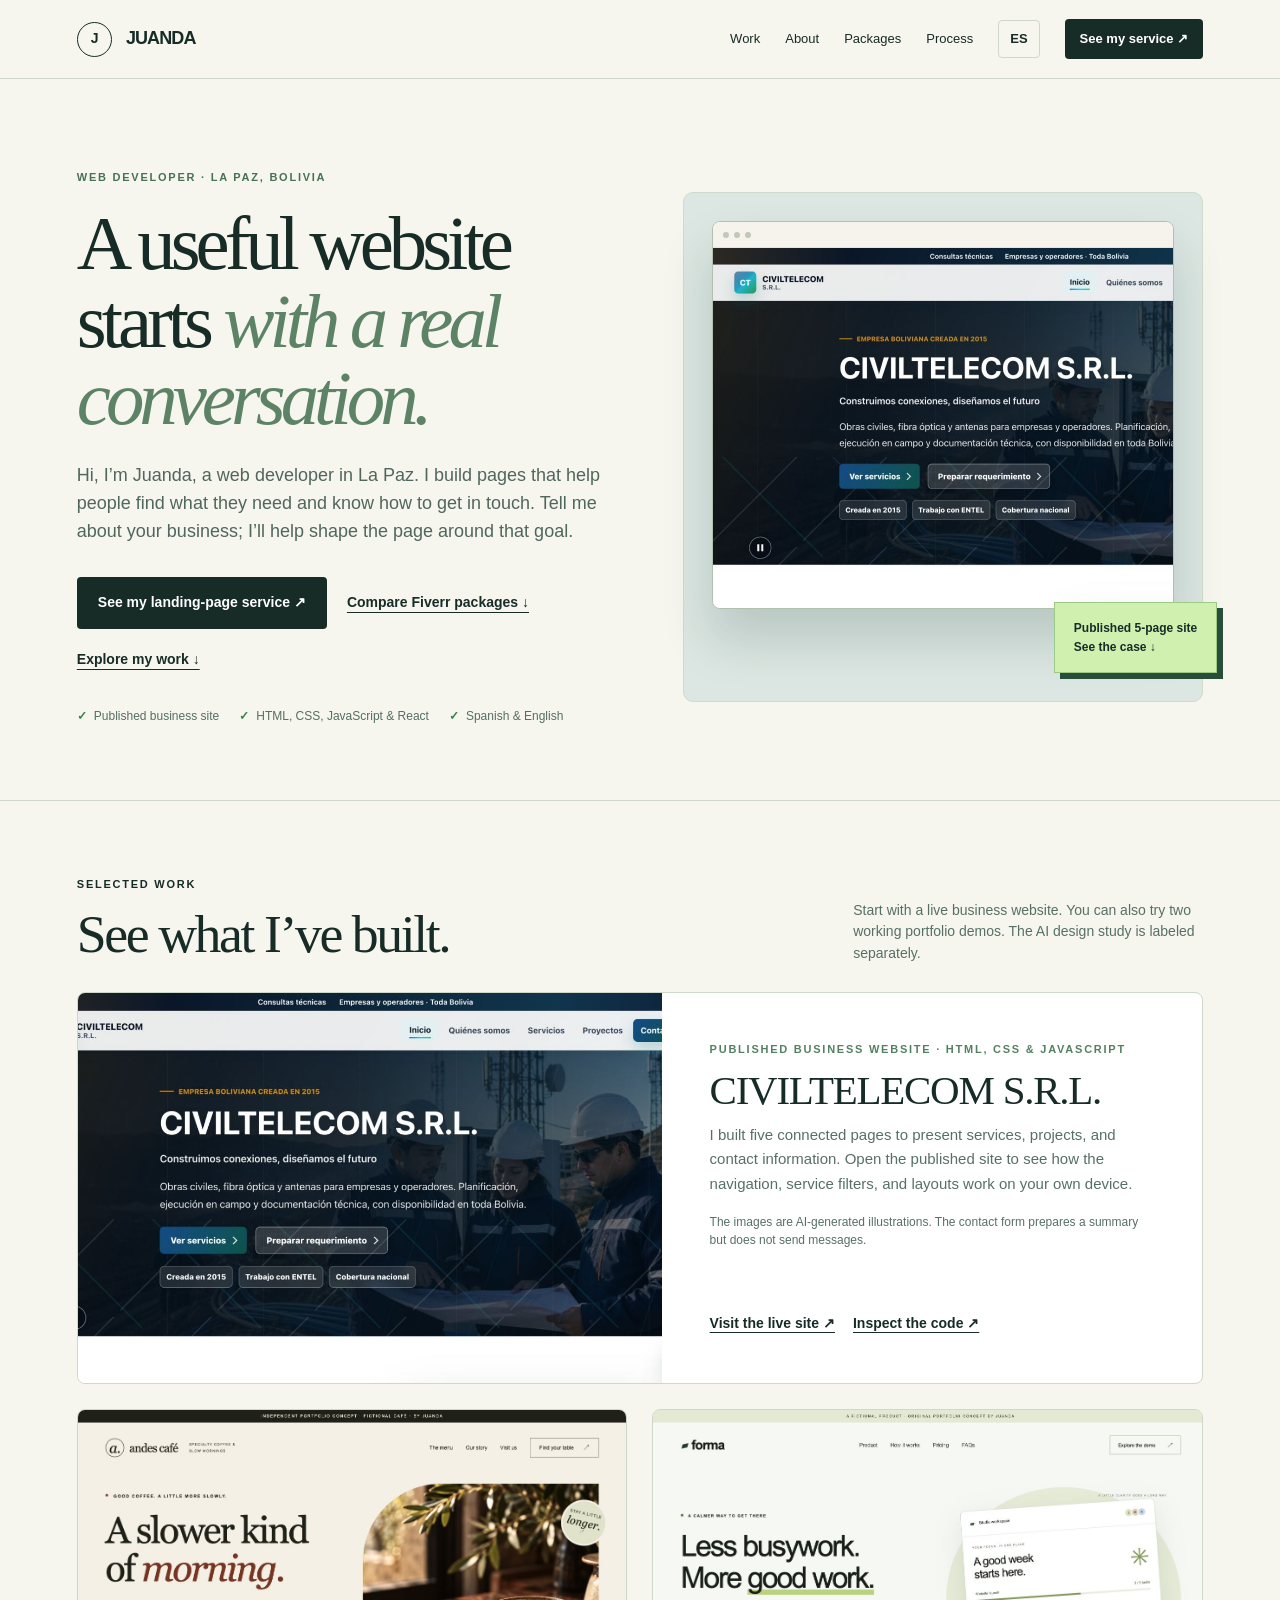
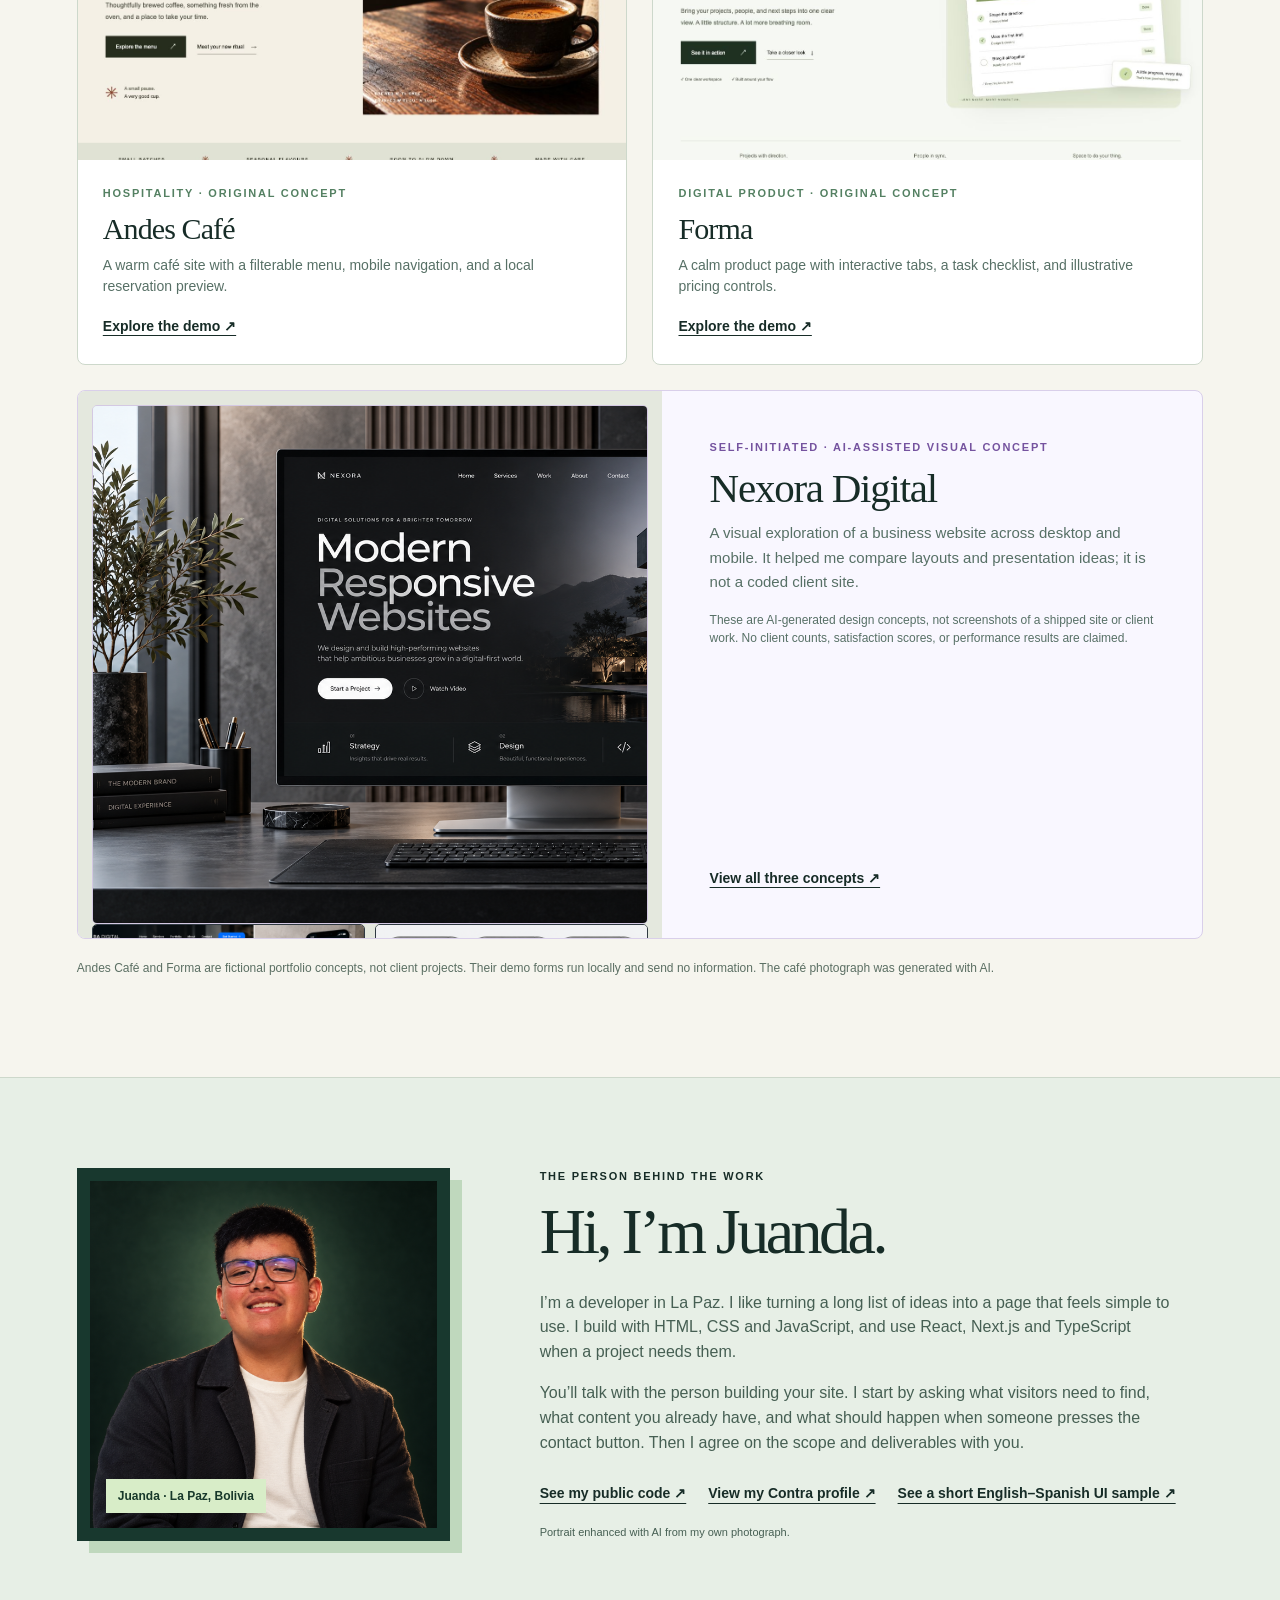
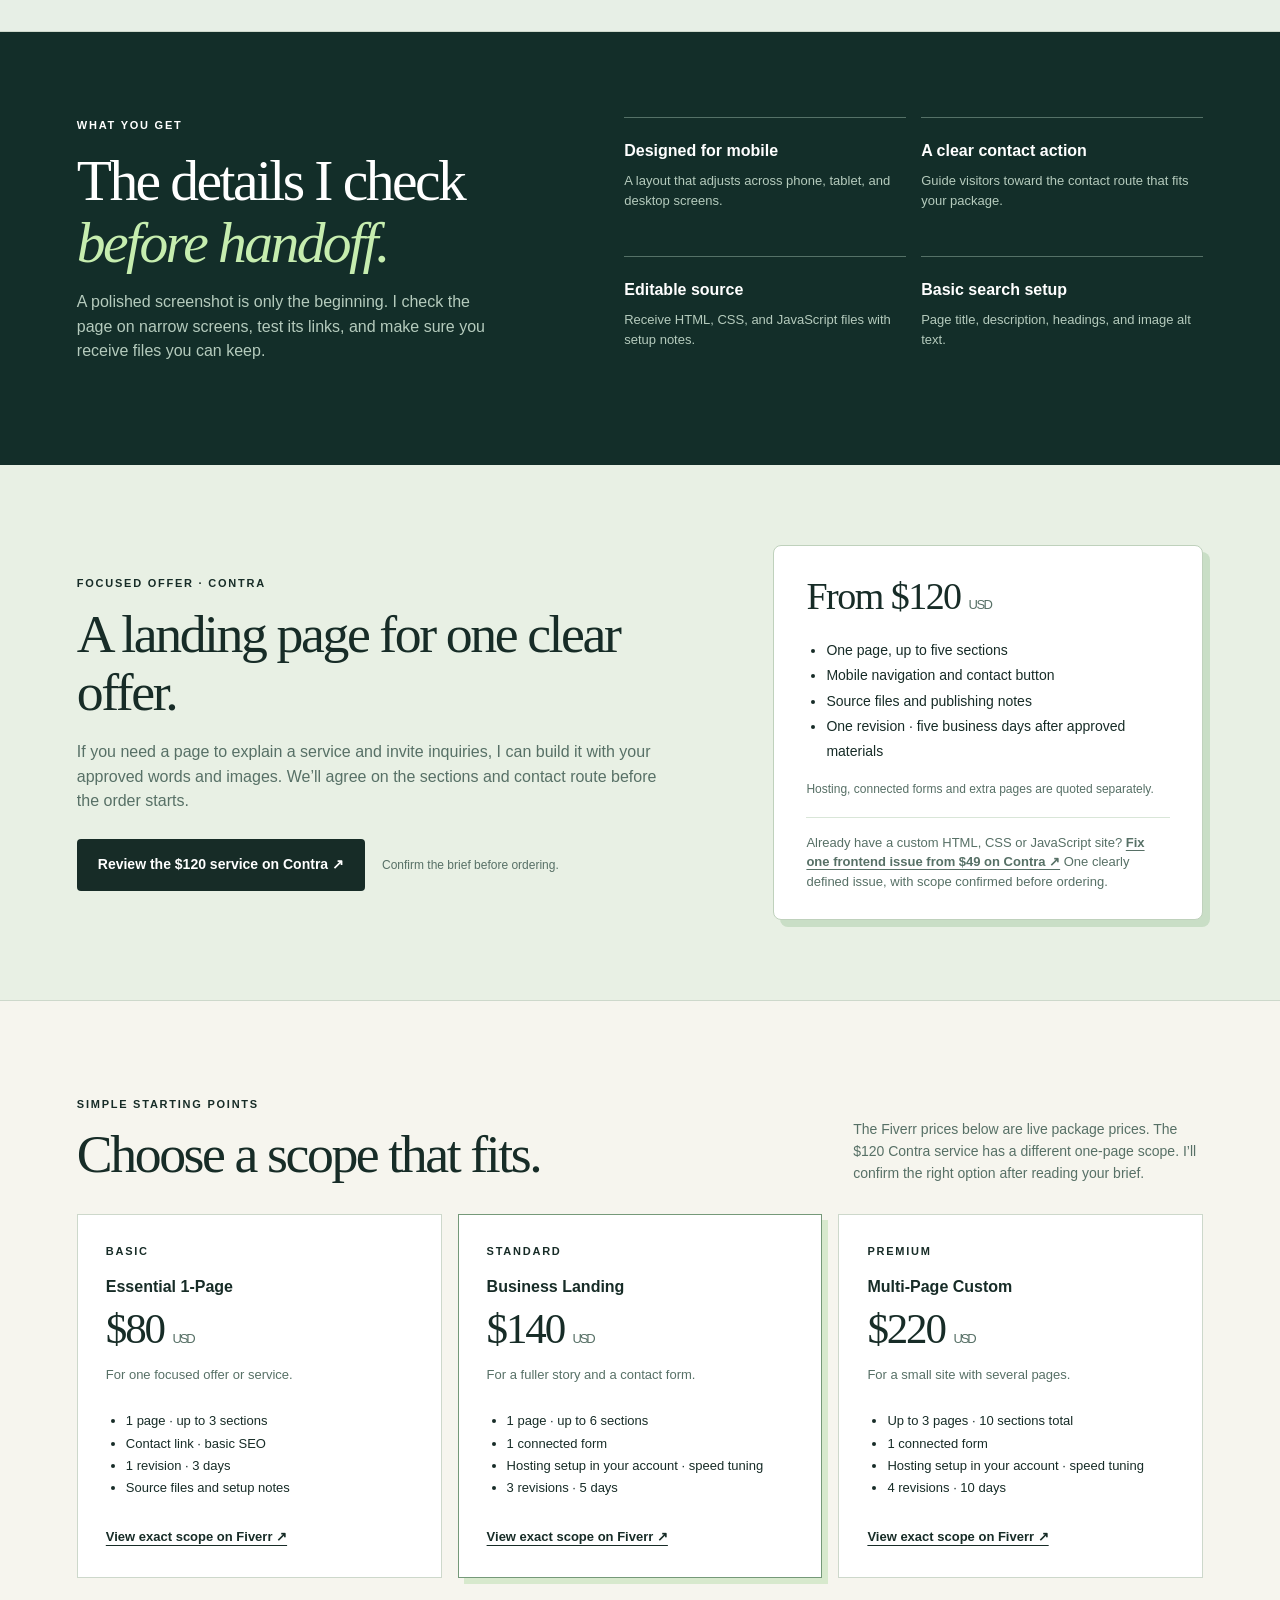
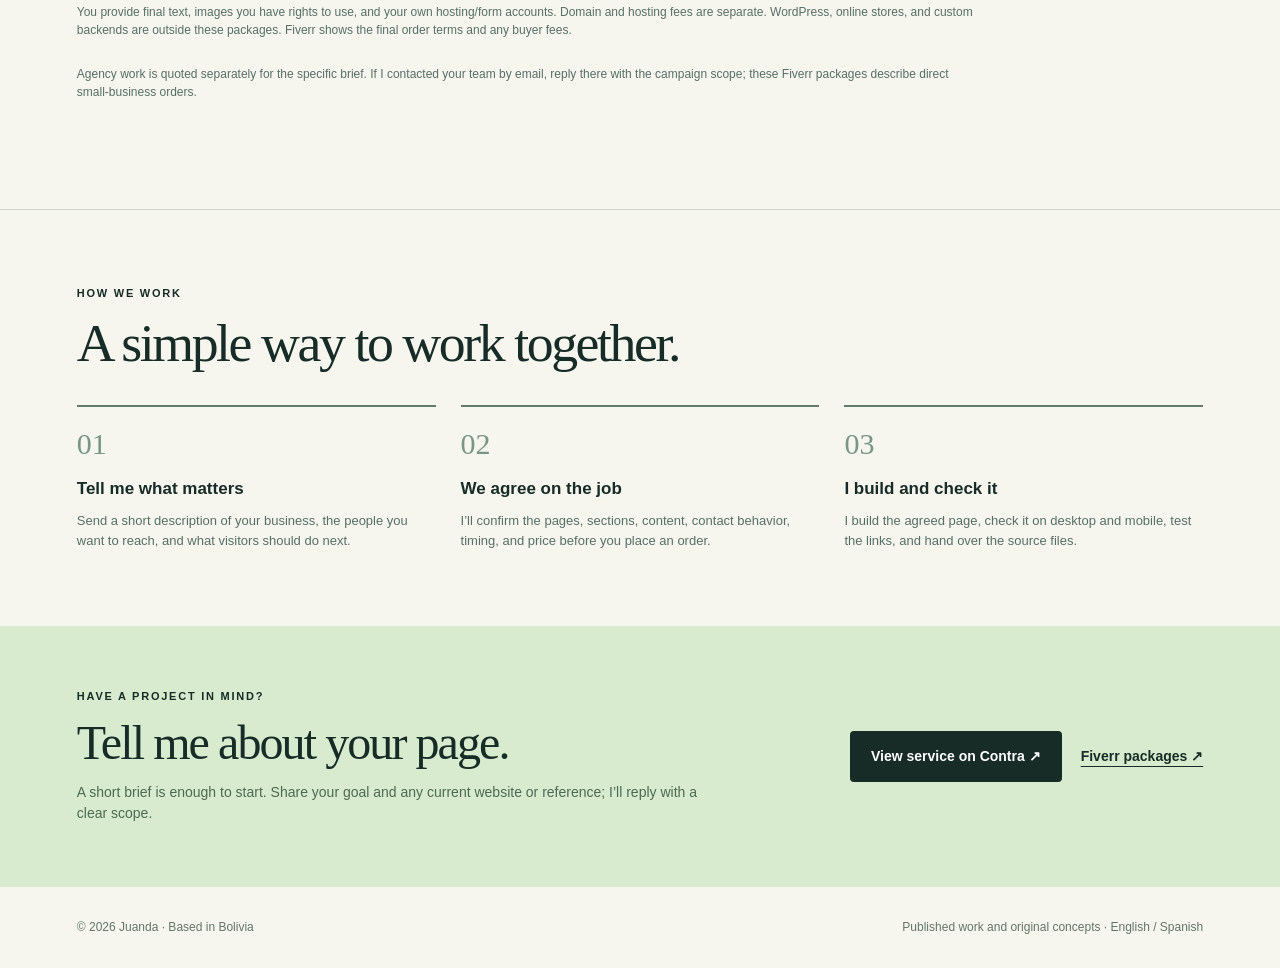
==== index.html @ 93750aa3 "Publish Juanda portfolio for GitHub Pages" ====
<!doctype html>
<html lang="en">
<head>
  <meta charset="utf-8">
  <meta name="viewport" content="width=device-width,initial-scale=1">
  <meta name="theme-color" content="#132e29">
  <meta name="description" content="Meet Juanda, a web developer in Bolivia. Explore a published business website, two original interactive demos, and clear landing-page services.">
  <meta property="og:title" content="Juanda | Websites built with care">
  <meta property="og:description" content="Real work, clear scope, and a direct way to talk about your website.">
  <meta property="og:type" content="website">
  <meta property="og:image" content="https://juanda832.github.io/civiltelecom-site.png">
  <meta property="og:url" content="https://juanda832.github.io/">
  <link rel="canonical" href="https://juanda832.github.io/">
  <link rel="alternate" hreflang="en" href="https://juanda832.github.io/">
  <link rel="alternate" hreflang="es" href="https://juanda832.github.io/es.html">
  <title>Juanda | Websites and frontend work</title>
  <link rel="icon" href="favicon.svg" type="image/svg+xml">
  <link rel="stylesheet" href="style.css">
</head>
<body>
  <header><div class="wrap nav"><a class="brand" href="#top"><span>J</span> JUANDA</a><nav class="navlinks" aria-label="Main navigation"><a href="#work">Work</a><a href="#about">About</a><a href="#packages">Packages</a><a href="#process">Process</a><a class="langlink" href="es.html" lang="es" hreflang="es" aria-label="Ver esta página en español">ES</a><a class="smallcta" href="https://contra.com/s/UrWEg67k-custom-responsive-landing-page-or-html-css-and-java-script" target="_blank" rel="noopener noreferrer">See my service ↗</a></nav><details class="mobileNav"><summary>Menu</summary><div class="mobileNavPanel"><a href="#work">Work</a><a href="#about">About</a><a href="#packages">Packages</a><a href="#process">Process</a></div></details></div></header>
  <main id="top">
    <div class="wrap hero"><div><div class="eyebrow">Web developer · La Paz, Bolivia</div><h1>A useful website starts <em>with a real conversation.</em></h1><p>Hi, I’m Juanda, a web developer in La Paz. I build pages that help people find what they need and know how to get in touch. Tell me about your business; I’ll help shape the page around that goal.</p><div class="actions"><a class="button" href="https://contra.com/s/UrWEg67k-custom-responsive-landing-page-or-html-css-and-java-script" target="_blank" rel="noopener noreferrer">See my landing-page service ↗</a><a class="textlink" href="#packages">Compare Fiverr packages ↓</a><a class="textlink" href="#work">Explore my work ↓</a></div><div class="proof"><span>Published business site</span><span>HTML, CSS, JavaScript &amp; React</span><span>Spanish &amp; English</span></div></div><div class="heroVisual"><div class="window"><div class="windowTop" aria-hidden="true"><i></i><i></i><i></i></div><img src="civiltelecom-site.png" alt="Screenshot of the published CIVILTELECOM business website"></div><div class="visualTag">Published 5-page site<br>See the case ↓</div></div></div>
    <section class="work" id="work"><div class="wrap"><div class="sectionTop"><div><div class="eyebrow">Selected work</div><h2>See what I’ve built.</h2></div><p>Start with a live business website. You can also try two working portfolio demos. The AI design study is labeled separately.</p></div><div class="projects"><article class="project featuredProject"><a href="https://juanda832.github.io/civiltelecom/" target="_blank" rel="noopener noreferrer" aria-label="Open the published CIVILTELECOM website"><img src="civiltelecom-site.png" loading="lazy" alt="Screenshot of the published CIVILTELECOM home page"></a><div class="projectBody"><div><div class="eyebrow">Published business website · HTML, CSS &amp; JavaScript</div><h3>CIVILTELECOM S.R.L.</h3><p>I built five connected pages to present services, projects, and contact information. Open the published site to see how the navigation, service filters, and layouts work on your own device.</p><p class="demoNote">The images are AI-generated illustrations. The contact form prepares a summary but does not send messages.</p></div><div class="projectLinks"><a href="https://juanda832.github.io/civiltelecom/" target="_blank" rel="noopener noreferrer">Visit the live site ↗</a><a href="https://github.com/juanda832/civiltelecom" target="_blank" rel="noopener noreferrer">Inspect the code ↗</a></div></div></article><article class="project"><a href="andes-cafe/index.html" aria-label="Open Andes Café website concept"><img src="andes-cafe/desktop.png" loading="lazy" alt="Andes Café concept preview"></a><div class="projectBody"><div class="eyebrow">Hospitality · Original concept</div><h3>Andes Café</h3><p>A warm café site with a filterable menu, mobile navigation, and a local reservation preview.</p><a href="andes-cafe/index.html">Explore the demo ↗</a></div></article><article class="project"><a href="flowdesk/index.html" aria-label="Open Forma website concept"><img src="flowdesk/desktop.png" loading="lazy" alt="Forma software landing page concept preview"></a><div class="projectBody"><div class="eyebrow">Digital product · Original concept</div><h3>Forma</h3><p>A calm product page with interactive tabs, a task checklist, and illustrative pricing controls.</p><a href="flowdesk/index.html">Explore the demo ↗</a></div></article><article class="project featuredProject mediaProject nexoraProject"><a class="mediaGrid" href="https://contra.com/p/MmWRYMLc-nexora-digital-ai-assisted-web-design-concepts" target="_blank" rel="noopener noreferrer" aria-label="View Nexora Digital AI-assisted design concept on Contra"><img class="mediaMain" src="nexora-desktop-concept.png" loading="lazy" alt="AI-assisted desktop design mockup for Nexora Digital"><span class="mediaThumbs"><img src="nexora-responsive-concept.png" loading="lazy" alt="AI-assisted responsive design mockup"><img src="nexora-mobile-concept.png" loading="lazy" alt="AI-assisted mobile design mockup"></span></a><div class="projectBody"><div><div class="eyebrow">Self-initiated · AI-assisted visual concept</div><h3>Nexora Digital</h3><p>A visual exploration of a business website across desktop and mobile. It helped me compare layouts and presentation ideas; it is not a coded client site.</p><p class="demoNote">These are AI-generated design concepts, not screenshots of a shipped site or client work. No client counts, satisfaction scores, or performance results are claimed.</p></div><div class="projectLinks"><a href="https://contra.com/p/MmWRYMLc-nexora-digital-ai-assisted-web-design-concepts" target="_blank" rel="noopener noreferrer">View all three concepts ↗</a></div></div></article></div><p class="demoNote">Andes Café and Forma are fictional portfolio concepts, not client projects. Their demo forms run locally and send no information. The café photograph was generated with AI.</p></div></section>
    <section class="about" id="about" aria-labelledby="about-title"><div class="wrap aboutGrid"><div class="portraitFrame"><img src="juanda-portrait.png" loading="lazy" alt="AI-enhanced portrait based on Juanda's own photo"><span>Juanda · La Paz, Bolivia</span></div><div class="aboutCopy"><div class="eyebrow">The person behind the work</div><h2 id="about-title">Hi, I’m Juanda.</h2><p>I’m a developer in La Paz. I like turning a long list of ideas into a page that feels simple to use. I build with HTML, CSS and JavaScript, and use React, Next.js and TypeScript when a project needs them.</p><p>You’ll talk with the person building your site. I start by asking what visitors need to find, what content you already have, and what should happen when someone presses the contact button. Then I agree on the scope and deliverables with you.</p><div class="aboutLinks"><a href="https://github.com/juanda832" target="_blank" rel="noopener noreferrer">See my public code ↗</a><a href="https://contra.com/juan_daniel_marin_penal_8fpiqvfy/work" target="_blank" rel="noopener noreferrer">View my Contra profile ↗</a><a href="localization-sample.pdf" target="_blank" rel="noopener noreferrer">See a short English–Spanish UI sample ↗</a></div><p class="demoNote">Portrait enhanced with AI from my own photograph.</p></div></div></section>

    <section class="value"><div class="wrap valueGrid"><div><div class="eyebrow">What you get</div><h2>The details I check <em>before handoff.</em></h2><p>A polished screenshot is only the beginning. I check the page on narrow screens, test its links, and make sure you receive files you can keep.</p></div><div class="featureList"><div class="feature"><strong>Designed for mobile</strong><span>A layout that adjusts across phone, tablet, and desktop screens.</span></div><div class="feature"><strong>A clear contact action</strong><span>Guide visitors toward the contact route that fits your package.</span></div><div class="feature"><strong>Editable source</strong><span>Receive HTML, CSS, and JavaScript files with setup notes.</span></div><div class="feature"><strong>Basic search setup</strong><span>Page title, description, headings, and image alt text.</span></div></div></div></section>
    <section class="contraOffer" id="contra"><div class="wrap contraOfferGrid"><div><div class="eyebrow">Focused offer · Contra</div><h2>A landing page for one clear offer.</h2><p>If you need a page to explain a service and invite inquiries, I can build it with your approved words and images. We’ll agree on the sections and contact route before the order starts.</p><div class="contraOfferActions"><a class="button" href="https://contra.com/s/UrWEg67k-custom-responsive-landing-page-or-html-css-and-java-script" target="_blank" rel="noopener noreferrer">Review the $120 service on Contra ↗</a><span>Confirm the brief before ordering.</span></div></div><div class="contraOfferSummary"><strong>From $120 <small>USD</small></strong><ul><li>One page, up to five sections</li><li>Mobile navigation and contact button</li><li>Source files and publishing notes</li><li>One revision · five business days after approved materials</li></ul><p>Hosting, connected forms and extra pages are quoted separately.</p><p class="quickFix">Already have a custom HTML, CSS or JavaScript site? <a href="https://contra.com/s/MEXWkoEX-fix-one-mobile-layout-or-frontend-issue-or-html-css-and-js" target="_blank" rel="noopener noreferrer">Fix one frontend issue from $49 on Contra ↗</a> One clearly defined issue, with scope confirmed before ordering.</p></div></div></section><section class="pricing" id="packages"><div class="wrap"><div class="sectionTop"><div><div class="eyebrow">Simple starting points</div><h2>Choose a scope that fits.</h2></div><p>The Fiverr prices below are live package prices. The $120 Contra service has a different one-page scope. I’ll confirm the right option after reading your brief.</p></div><div class="cards"><div class="card"><div class="eyebrow">Basic</div><h3>Essential 1-Page</h3><div class="price">$80 <small>USD</small></div><p>For one focused offer or service.</p><ul><li>1 page · up to 3 sections</li><li>Contact link · basic SEO</li><li>1 revision · 3 days</li><li>Source files and setup notes</li></ul><div class="bottom"><a href="https://www.fiverr.com/juanda812/build-a-responsive-landing-page-for-your-small-business" target="_blank" rel="noopener noreferrer">View exact scope on Fiverr ↗</a></div></div><div class="card"><div class="eyebrow">Standard</div><h3>Business Landing</h3><div class="price">$140 <small>USD</small></div><p>For a fuller story and a contact form.</p><ul><li>1 page · up to 6 sections</li><li>1 connected form</li><li>Hosting setup in your account · speed tuning</li><li>3 revisions · 5 days</li></ul><div class="bottom"><a href="https://www.fiverr.com/juanda812/build-a-responsive-landing-page-for-your-small-business" target="_blank" rel="noopener noreferrer">View exact scope on Fiverr ↗</a></div></div><div class="card"><div class="eyebrow">Premium</div><h3>Multi-Page Custom</h3><div class="price">$220 <small>USD</small></div><p>For a small site with several pages.</p><ul><li>Up to 3 pages · 10 sections total</li><li>1 connected form</li><li>Hosting setup in your account · speed tuning</li><li>4 revisions · 10 days</li></ul><div class="bottom"><a href="https://www.fiverr.com/juanda812/build-a-responsive-landing-page-for-your-small-business" target="_blank" rel="noopener noreferrer">View exact scope on Fiverr ↗</a></div></div></div><p class="pricingNote">You provide final text, images you have rights to use, and your own hosting/form accounts. Domain and hosting fees are separate. WordPress, online stores, and custom backends are outside these packages. Fiverr shows the final order terms and any buyer fees.</p><p class="pricingNote">Agency work is quoted separately for the specific brief. If I contacted your team by email, reply there with the campaign scope; these Fiverr packages describe direct small-business orders.</p></div></section>
    <section class="process" id="process"><div class="wrap"><div class="sectionTop"><div><div class="eyebrow">How we work</div><h2>A simple way to work together.</h2></div></div><div class="steps"><div class="step"><b>01</b><h3>Tell me what matters</h3><p>Send a short description of your business, the people you want to reach, and what visitors should do next.</p></div><div class="step"><b>02</b><h3>We agree on the job</h3><p>I’ll confirm the pages, sections, content, contact behavior, timing, and price before you place an order.</p></div><div class="step"><b>03</b><h3>I build and check it</h3><p>I build the agreed page, check it on desktop and mobile, test the links, and hand over the source files.</p></div></div></div></section>
    <section class="ctaBand"><div class="wrap ctaFlex"><div><div class="eyebrow">Have a project in mind?</div><h2>Tell me about your page.</h2><p>A short brief is enough to start. Share your goal and any current website or reference; I’ll reply with a clear scope.</p></div><div class="ctaLinks"><a class="button" href="https://contra.com/s/UrWEg67k-custom-responsive-landing-page-or-html-css-and-java-script" target="_blank" rel="noopener noreferrer">View service on Contra ↗</a><a class="textlink" href="https://www.fiverr.com/juanda812/build-a-responsive-landing-page-for-your-small-business" target="_blank" rel="noopener noreferrer">Fiverr packages ↗</a></div></div></section>
  </main><footer><div class="wrap foot"><span>© 2026 Juanda · Based in Bolivia</span><span>Published work and original concepts · English / Spanish</span></div></footer>
</body>
</html>
---- style.css ----
:root{--ink:#172c27;--muted:#577066;--cream:#f6f5ee;--green:#c6edaf;--line:#cdd8cb;--dark:#132e29}
    *{box-sizing:border-box}html{scroll-behavior:smooth}body{margin:0;background:var(--cream);color:var(--ink);font:16px/1.55 Arial,Helvetica,sans-serif}a{color:inherit}img{max-width:100%;display:block}button,a{touch-action:manipulation}a:focus-visible{outline:3px solid #50ae72;outline-offset:4px}
    .wrap{width:min(1180px,88%);margin:auto}.eyebrow{font-size:11px;font-weight:700;letter-spacing:.16em;text-transform:uppercase}.muted{color:var(--muted)}
    header{border-bottom:1px solid var(--line)}.nav{display:flex;align-items:center;justify-content:space-between;gap:22px;min-height:78px}.brand{font-size:18px;letter-spacing:-.05em;font-weight:800;text-decoration:none}.brand span{display:inline-grid;place-items:center;width:35px;height:35px;border:1px solid var(--ink);border-radius:50%;margin-right:10px;font-size:14px}.navlinks{display:flex;align-items:center;gap:25px}.navlinks a{text-decoration:none;font-size:13px}.navlinks a:hover{text-decoration:underline;text-underline-offset:5px}.navlinks .smallcta{background:var(--ink);color:white;padding:10px 15px;border-radius:4px;font-weight:700}
    .hero{padding:90px 0 75px;display:grid;grid-template-columns:1.02fr .98fr;align-items:center;gap:65px}.hero .eyebrow{color:#477254}.hero h1{font-family:Georgia,serif;font-size:clamp(53px,6vw,88px);font-weight:400;letter-spacing:-.065em;line-height:1.01;margin:19px 0 24px}.hero h1 em{font-weight:400;color:#5d8367}.hero p{font-size:18px;max-width:540px;color:#50675d}.actions{display:flex;flex-wrap:wrap;align-items:center;gap:20px;margin:32px 0 0}.button{background:var(--ink);color:#fff;text-decoration:none;font-size:14px;font-weight:700;padding:15px 21px;border-radius:4px;display:inline-block}.button:hover,.smallcta:hover{background:#315b47}.textlink{font-size:14px;font-weight:700;text-underline-offset:5px}.proof{display:flex;gap:20px;flex-wrap:wrap;margin-top:36px;color:#546f63;font-size:12px}.proof span:before{content:'✓';color:#3a824c;font-weight:800;margin-right:7px}
    .heroVisual{position:relative;background:#e7ede3;border:1px solid #cfdbcd;border-radius:10px;padding:28px;min-height:510px}.window{border:1px solid #b1c1ad;background:white;border-radius:8px;overflow:hidden;box-shadow:0 30px 50px rgba(14,48,34,.17)}.windowTop{height:26px;background:#f5f3ec;border-bottom:1px solid #e5e5dc;display:flex;align-items:center;gap:5px;padding:0 10px}.windowTop i{display:block;width:6px;height:6px;background:#c0c9b7;border-radius:50%}.window img{width:100%;height:360px;object-fit:cover;object-position:top}.visualTag{position:absolute;right:-15px;bottom:28px;background:#cff0ae;padding:16px 19px;border:1px solid #9cc985;font-size:12px;font-weight:700;box-shadow:6px 6px 0 #284d38}
    .langlink{border:1px solid var(--line);border-radius:4px;padding:8px 11px;font-weight:700}.sample{padding:0 0 95px}.sampleGrid{display:grid;grid-template-columns:1fr 1fr;align-items:center;gap:42px;background:#fff;border:1px solid var(--line);border-radius:8px;overflow:hidden}.sampleGrid img{width:100%;height:100%;min-height:300px;object-fit:cover}.sampleText{padding:28px 35px 28px 0}.sampleText h2{font:400 clamp(32px,3.6vw,48px)/1.08 Georgia,serif;letter-spacing:-.04em;margin:12px 0 18px}.sampleText p{color:var(--muted);font-size:14px}.sampleText .demoNote{margin:16px 0 0}
    section{scroll-margin-top:30px}.sectionTop{display:flex;justify-content:space-between;align-items:end;gap:25px;margin-bottom:27px}.sectionTop h2{font:400 clamp(35px,4.2vw,57px)/1.1 Georgia,serif;letter-spacing:-.045em;margin:12px 0 0}.sectionTop p{max-width:350px;color:var(--muted);font-size:14px;margin:0}.work{padding:75px 0 100px;border-top:1px solid var(--line)}.projects{display:grid;grid-template-columns:1fr 1fr;gap:25px}.project{background:white;border:1px solid var(--line);border-radius:8px;overflow:hidden}.project>a:first-child{display:block;height:350px;overflow:hidden;background:#e4e8de}.project>a img{width:100%;height:100%;object-fit:cover;object-position:top;transition:transform .4s}.project>a:hover img{transform:scale(1.035)}.projectBody{padding:25px}.projectBody .eyebrow{color:#548062}.projectBody h3{font:400 30px/1.1 Georgia,serif;letter-spacing:-.03em;margin:10px 0}.projectBody p{color:var(--muted);font-size:14px;margin:0 0 16px}.projectBody a{font-size:14px;font-weight:700;text-underline-offset:4px}.demoNote{font-size:12px;color:#5b6f63;margin:20px 0 0}
    .value{background:var(--dark);color:white;padding:85px 0}.valueGrid{display:grid;grid-template-columns:1fr 1.2fr;gap:65px}.value h2{font:400 clamp(36px,4.5vw,60px)/1.08 Georgia,serif;letter-spacing:-.045em;margin:15px 0}.value h2 em{color:var(--green)}.value p{color:#b5cbbd;max-width:430px}.featureList{display:grid;grid-template-columns:1fr 1fr;gap:15px}.feature{padding:21px 0;border-top:1px solid #557167}.feature strong{display:block;font-size:16px}.feature span{display:block;margin-top:7px;color:#b5cbbd;font-size:13px}
    .contraOffer{background:#e8f0e4;padding:80px 0;border-bottom:1px solid var(--line)}.contraOfferGrid{display:grid;grid-template-columns:1.2fr .8fr;gap:52px;align-items:center}.contraOffer h2{font:400 clamp(35px,4.2vw,57px)/1.08 Georgia,serif;letter-spacing:-.045em;margin:13px 0 19px}.contraOffer p{color:var(--muted);max-width:590px}.contraOfferActions{display:flex;gap:17px;align-items:center;flex-wrap:wrap;margin-top:25px}.contraOfferActions span{font-size:12px;color:var(--muted)}.contraOfferSummary{background:#fff;border:1px solid #bfd1bc;border-radius:8px;padding:28px 32px;box-shadow:7px 7px 0 #c9dec6}.contraOfferSummary strong{font:400 38px Georgia,serif;letter-spacing:-.04em}.contraOfferSummary small{font:13px Arial,sans-serif;color:var(--muted)}.contraOfferSummary ul{padding-left:20px;margin:20px 0 16px;font-size:14px;line-height:1.8}.contraOfferSummary p{font-size:12px;margin:0}.contraOfferSummary .quickFix{margin-top:18px;padding-top:15px;border-top:1px solid #d9e6d8;font-size:13px;line-height:1.5}.quickFix a{font-weight:700;text-underline-offset:3px}.ctaLinks{display:flex;align-items:center;gap:19px;flex-wrap:wrap}
    .pricing{padding:95px 0}.cards{display:grid;grid-template-columns:repeat(3,1fr);gap:16px;margin-top:30px}.card{background:#fff;border:1px solid var(--line);padding:28px;display:flex;flex-direction:column;min-height:337px}.card:nth-child(2){border-color:#759979;box-shadow:6px 6px 0 #d7e9cd}.card h3{font-size:16px;margin:14px 0 5px}.card .price{font:400 43px Georgia,serif;letter-spacing:-.05em}.card .price small{font:13px Arial,sans-serif;color:var(--muted)}.card p{font-size:13px;color:var(--muted);margin:12px 0}.card ul{padding-left:20px;font-size:13px;line-height:1.7;margin:13px 0 25px}.card .bottom{margin-top:auto}.card .bottom a{font-size:13px;font-weight:700;text-underline-offset:4px}.pricingNote{font-size:12px;color:var(--muted);margin-top:25px;max-width:900px}
    .process{padding:75px 0;border-top:1px solid var(--line)}.steps{display:grid;grid-template-columns:repeat(3,1fr);gap:25px;margin-top:32px}.step{border-top:2px solid #617d6a;padding-top:20px}.step b{display:block;font:400 30px Georgia,serif;color:#789782}.step h3{font-size:17px;margin:15px 0 8px}.step p{font-size:13px;color:var(--muted);margin:0}
    .ctaBand{background:#d8ebce;padding:62px 0}.ctaFlex{display:flex;align-items:center;justify-content:space-between;gap:30px}.ctaBand h2{font:400 clamp(32px,4vw,48px)/1.1 Georgia,serif;letter-spacing:-.04em;margin:12px 0}.ctaBand p{font-size:14px;color:#4c6a51;margin:0;max-width:650px}footer{padding:31px 0;font-size:12px;color:#637769}.foot{display:flex;justify-content:space-between;gap:15px;flex-wrap:wrap}
    @media(max-width:900px){.hero{grid-template-columns:1fr;gap:40px;padding:60px 0}.heroVisual{max-width:600px;min-height:auto}.valueGrid,.contraOfferGrid{grid-template-columns:1fr;gap:30px}.cards{grid-template-columns:1fr 1fr}.cards .card:last-child{grid-column:1/-1}.navlinks{gap:13px}.navlinks a:not(.smallcta):not(.langlink){display:none}.sampleGrid{grid-template-columns:1fr}.sampleGrid img{max-height:380px}.sampleText{padding:0 28px 30px}}
    @media(max-width:650px){.wrap{width:88%}.hero h1{font-size:52px}.heroVisual{padding:17px}.window img{height:260px}.visualTag{right:-7px;bottom:16px;font-size:10px}.sectionTop{display:block}.sectionTop p{margin-top:15px}.projects,.featureList,.cards,.steps{grid-template-columns:1fr}.cards .card:last-child{grid-column:auto}.project>a:first-child{height:275px}.work,.pricing,.process,.contraOffer{padding:60px 0}.sample{padding:0 0 60px}.sampleGrid img{min-height:210px}.value{padding:62px 0}.ctaFlex{display:block}.ctaLinks{margin-top:25px}}
    @media(prefers-reduced-motion:reduce){html{scroll-behavior:auto}.project>a img{transition:none}}
/* Give the published project a clear lead position above the two concepts. */
.featuredProject{grid-column:1/-1;display:grid;grid-template-columns:1.08fr 1fr;min-height:390px}
.featuredProject>a:first-child{height:100%;min-height:390px}
.featuredProject>a img{object-position:center}
.featuredProject .projectBody{display:flex;flex-direction:column;justify-content:space-between;padding:clamp(25px,4vw,48px)}
.featuredProject .projectBody h3{font-size:clamp(32px,3.2vw,48px)}
.featuredProject .projectBody p{font-size:15px;line-height:1.65}
.featuredProject .projectBody .demoNote{font-size:12px;line-height:1.5}
.projectLinks{display:flex;flex-wrap:wrap;gap:18px;margin-top:16px}
@media(max-width:700px){.featuredProject{grid-template-columns:1fr}.featuredProject>a:first-child{height:260px;min-height:0}.featuredProject .projectBody{padding:25px}}

/* A published project leads the page; concept demos remain clearly marked. */
.heroVisual{background:#dce6e2}
.heroVisual .window img{object-position:top left}
.mediaProject{background:#f9f7ff;border-color:#d9cfea}
.mediaProject .mediaGrid{display:grid;grid-template-rows:minmax(0,1fr) 105px;height:100%;min-height:390px;padding:14px;gap:10px;background:#ece6f8}
.mediaProject .mediaMain{height:100%;min-height:0;width:100%;object-fit:cover;object-position:top left;border:1px solid #d4c9e3;border-radius:5px}
.mediaThumbs{display:grid;grid-template-columns:1fr 1fr;gap:10px;min-height:0}
.mediaThumbs img{width:100%;height:100%;min-height:0;object-fit:cover;object-position:top left;border:1px solid #d4c9e3;border-radius:5px}
.mediaProject .projectBody .eyebrow{color:#75539f}
.about{padding:90px 0;background:#e7efe6;border-top:1px solid var(--line);border-bottom:1px solid var(--line)}
.aboutGrid{display:grid;grid-template-columns:minmax(260px,.72fr) 1.28fr;gap:clamp(35px,7vw,100px);align-items:center}
.portraitFrame{position:relative;max-width:420px;background:#18382e;padding:13px;box-shadow:12px 12px 0 #bfd8bd}
.portraitFrame img{width:100%;aspect-ratio:1;object-fit:cover}
.portraitFrame span{position:absolute;left:29px;bottom:28px;background:#d8edc8;color:#17382a;padding:8px 12px;font-size:12px;font-weight:700}
.aboutCopy h2{font:400 clamp(42px,5vw,68px)/1.05 Georgia,serif;letter-spacing:-.055em;margin:12px 0 26px}
.aboutCopy p{color:#465f53;max-width:630px;font-size:16px}
.aboutLinks{display:flex;flex-wrap:wrap;gap:22px;margin-top:28px}
.aboutLinks a{font-size:14px;font-weight:700;text-underline-offset:5px}
.aboutCopy .demoNote{font-size:11px;margin-top:19px}
@media(max-width:900px){.aboutGrid{grid-template-columns:1fr}.portraitFrame{max-width:340px}}
@media(max-width:700px){.mediaProject .mediaGrid{height:310px;min-height:0;grid-template-rows:minmax(0,1fr) 70px}.about{padding:62px 0}}

.nexoraProject .mediaGrid{background:#10161a}.nexoraProject .mediaThumbs img{border-color:#303a42}

/* Keep the full navigation usable on phones without crowding the header. */
header{position:relative;z-index:10;background:var(--cream)}
.mobileNav{display:none;position:relative}
.mobileNav summary{list-style:none;cursor:pointer;border:1px solid var(--line);border-radius:4px;padding:8px 12px;font-size:13px;font-weight:700}
.mobileNav summary::-webkit-details-marker{display:none}
.mobileNav summary:focus-visible{outline:3px solid #50ae72;outline-offset:4px}
.mobileNavPanel{position:absolute;right:0;top:calc(100% + 10px);width:190px;background:white;border:1px solid var(--line);border-radius:6px;box-shadow:0 15px 30px rgba(14,48,34,.13);padding:8px}
.mobileNavPanel a{display:block;padding:10px 12px;text-decoration:none;font-size:14px}
.mobileNavPanel a:hover,.mobileNavPanel a:focus-visible{background:#e7efe6}
@media(max-width:900px){.mobileNav{display:block}}
@media(max-width:650px){.nav{gap:10px}.navlinks .smallcta{display:none}.navlinks{margin-left:auto}}
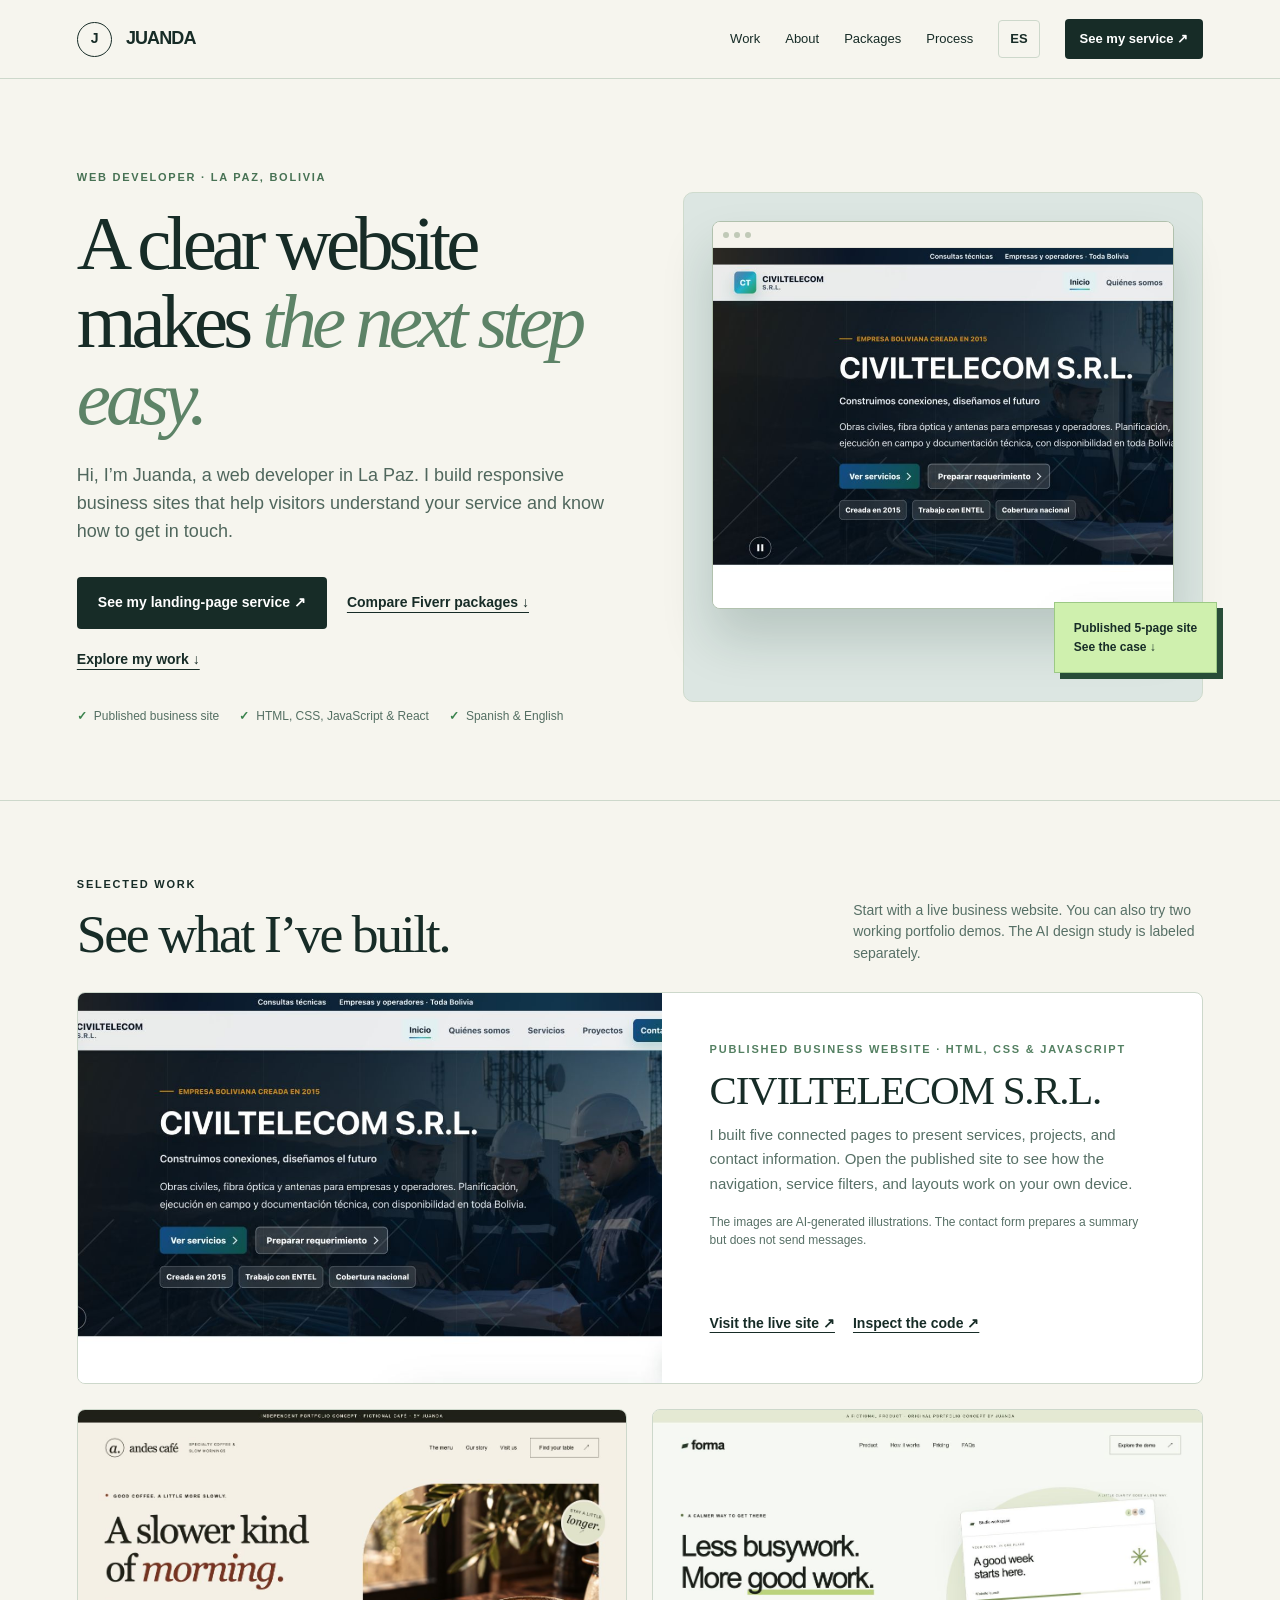
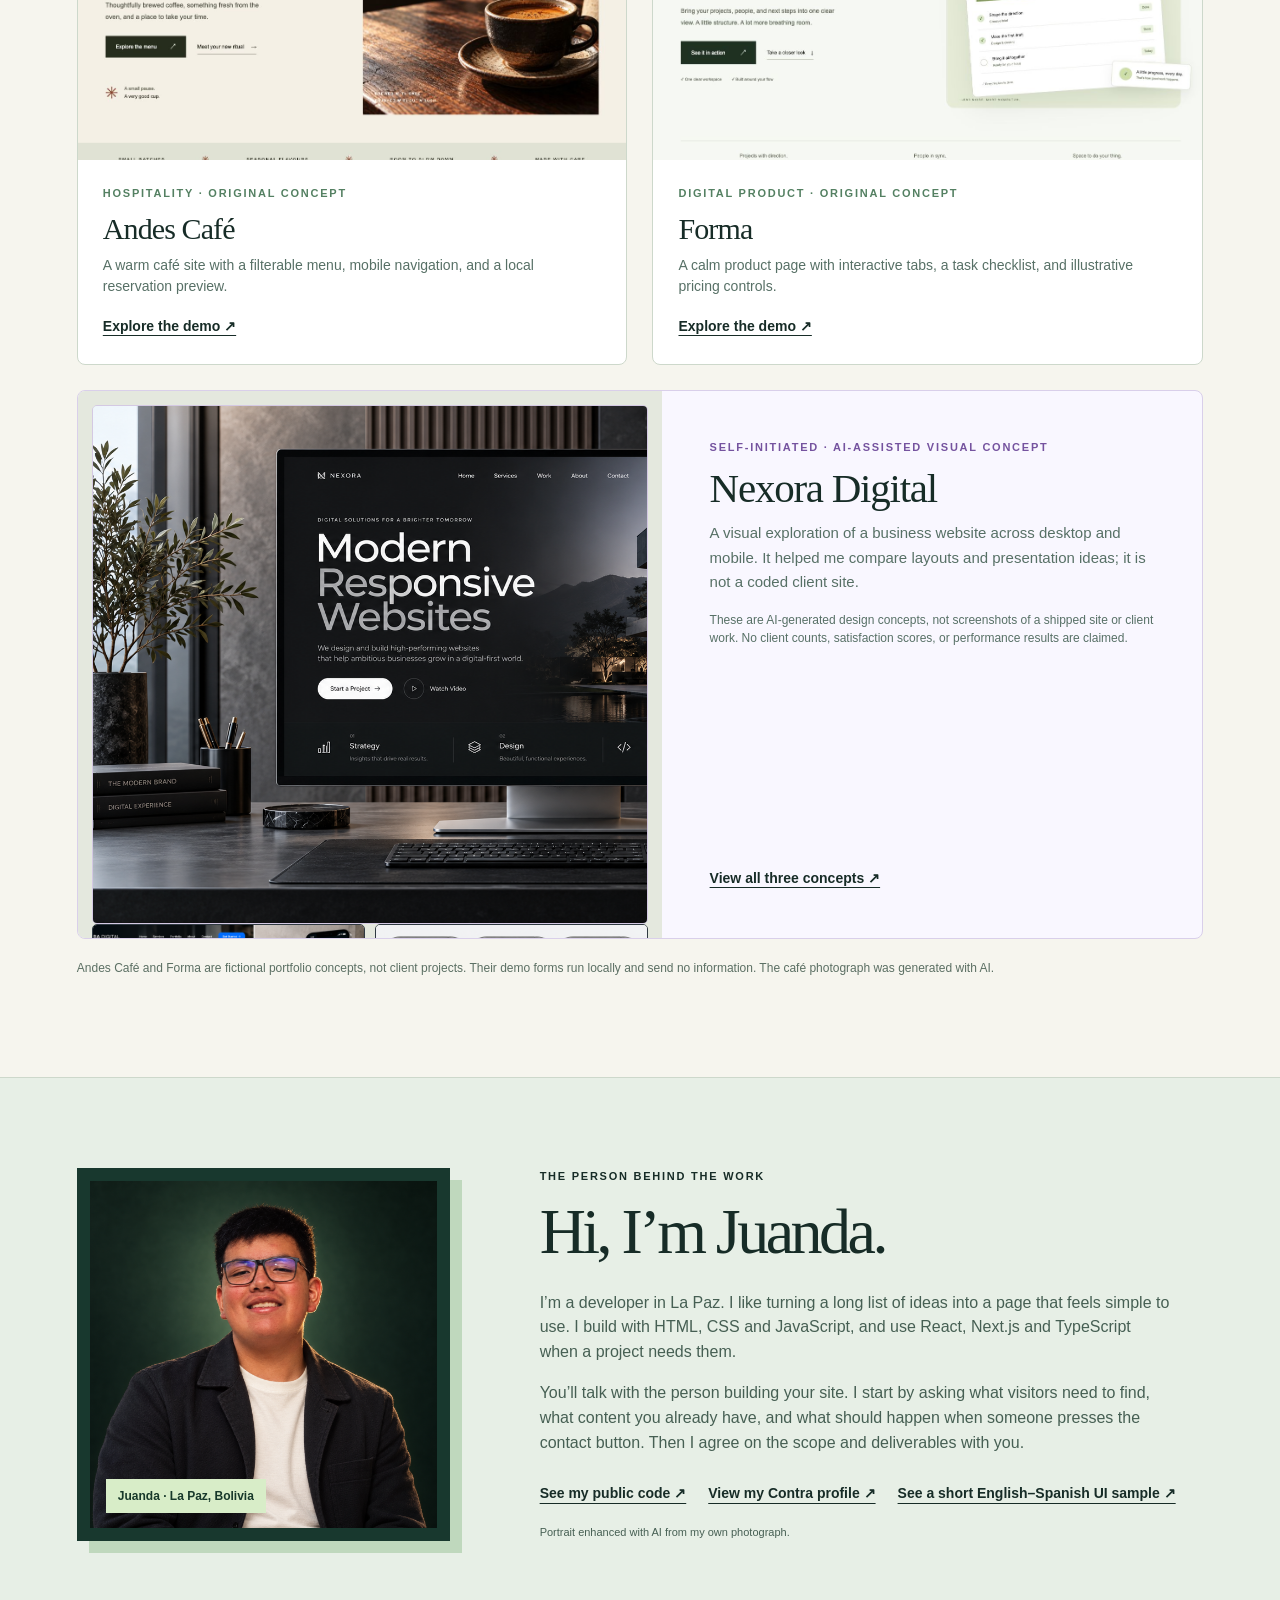
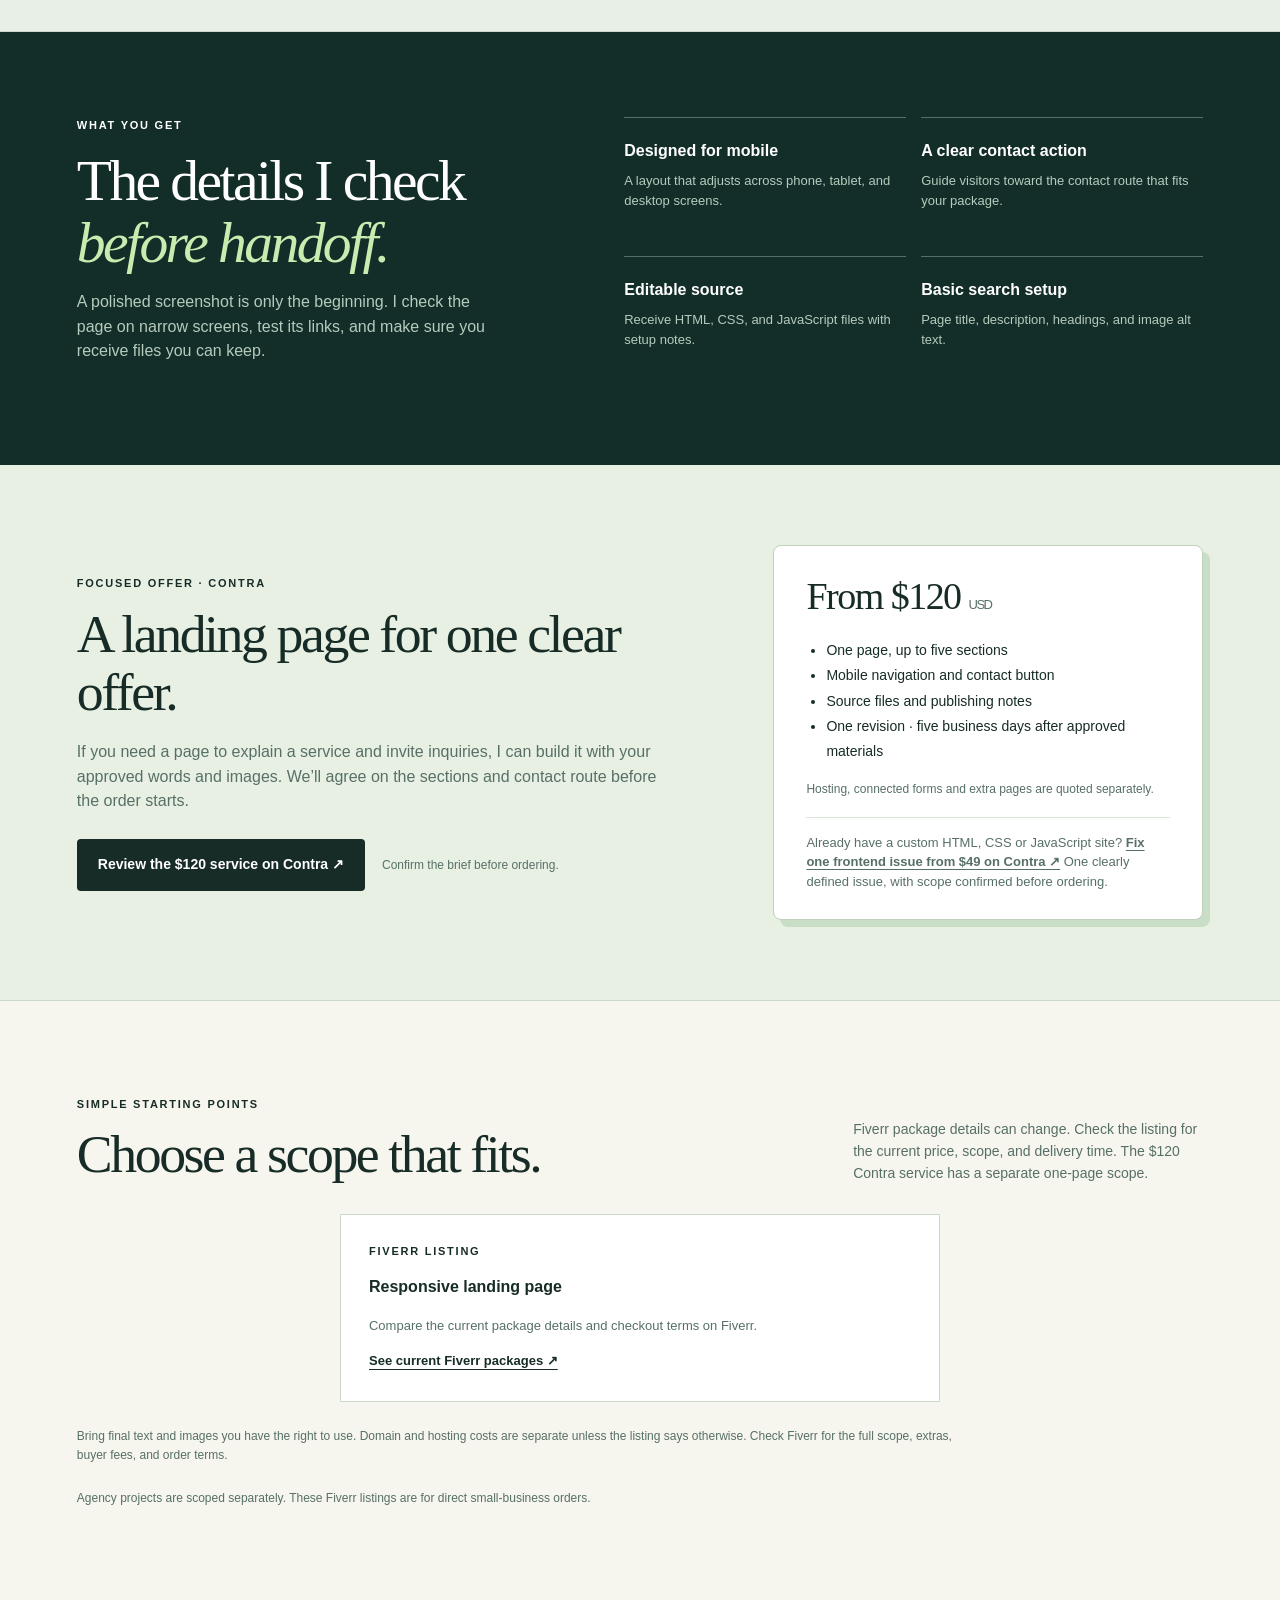
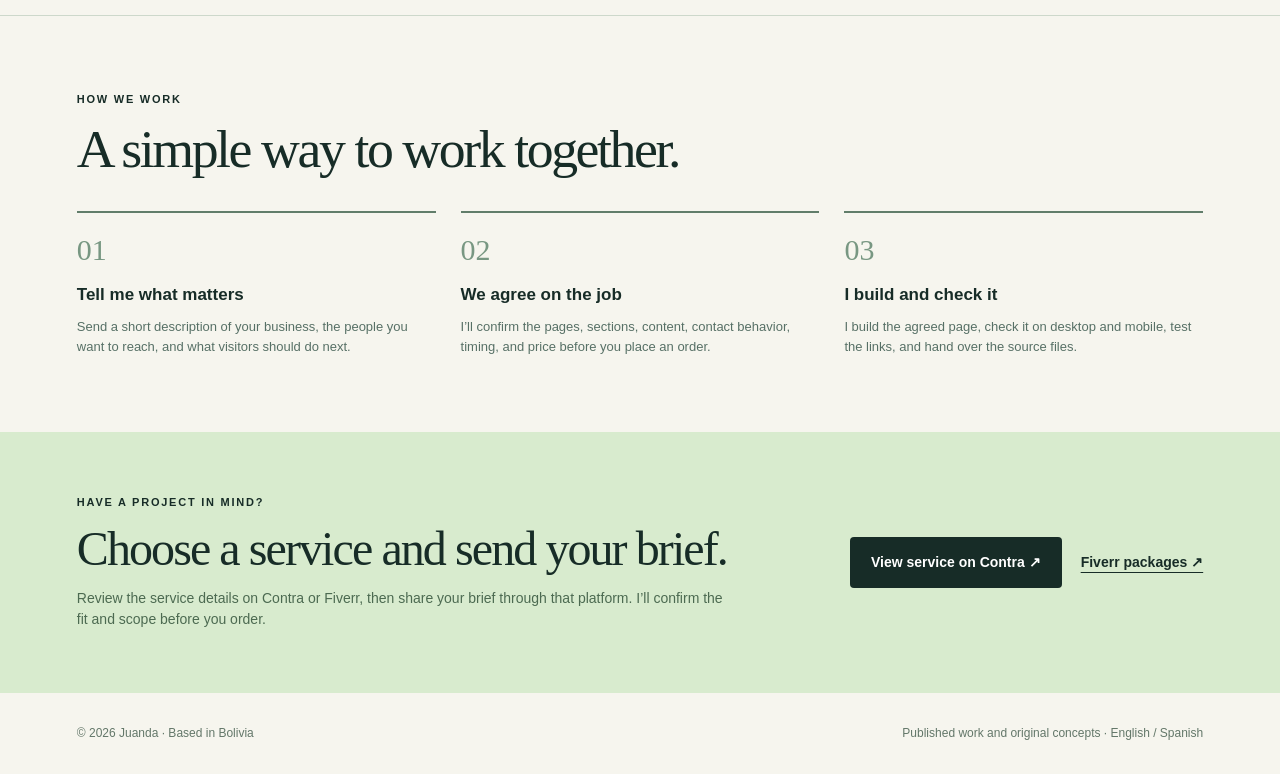
==== commit d9ad2780: "Clarify portfolio offer and inquiry path" ====
--- a/index.html
+++ b/index.html
@@ -20,14 +20,14 @@
 <body>
   <header><div class="wrap nav"><a class="brand" href="#top"><span>J</span> JUANDA</a><nav class="navlinks" aria-label="Main navigation"><a href="#work">Work</a><a href="#about">About</a><a href="#packages">Packages</a><a href="#process">Process</a><a class="langlink" href="es.html" lang="es" hreflang="es" aria-label="Ver esta página en español">ES</a><a class="smallcta" href="https://contra.com/s/UrWEg67k-custom-responsive-landing-page-or-html-css-and-java-script" target="_blank" rel="noopener noreferrer">See my service ↗</a></nav><details class="mobileNav"><summary>Menu</summary><div class="mobileNavPanel"><a href="#work">Work</a><a href="#about">About</a><a href="#packages">Packages</a><a href="#process">Process</a></div></details></div></header>
   <main id="top">
-    <div class="wrap hero"><div><div class="eyebrow">Web developer · La Paz, Bolivia</div><h1>A useful website starts <em>with a real conversation.</em></h1><p>Hi, I’m Juanda, a web developer in La Paz. I build pages that help people find what they need and know how to get in touch. Tell me about your business; I’ll help shape the page around that goal.</p><div class="actions"><a class="button" href="https://contra.com/s/UrWEg67k-custom-responsive-landing-page-or-html-css-and-java-script" target="_blank" rel="noopener noreferrer">See my landing-page service ↗</a><a class="textlink" href="#packages">Compare Fiverr packages ↓</a><a class="textlink" href="#work">Explore my work ↓</a></div><div class="proof"><span>Published business site</span><span>HTML, CSS, JavaScript &amp; React</span><span>Spanish &amp; English</span></div></div><div class="heroVisual"><div class="window"><div class="windowTop" aria-hidden="true"><i></i><i></i><i></i></div><img src="civiltelecom-site.png" alt="Screenshot of the published CIVILTELECOM business website"></div><div class="visualTag">Published 5-page site<br>See the case ↓</div></div></div>
+    <div class="wrap hero"><div><div class="eyebrow">Web developer · La Paz, Bolivia</div><h1>A clear website makes <em>the next step easy.</em></h1><p>Hi, I’m Juanda, a web developer in La Paz. I build responsive business sites that help visitors understand your service and know how to get in touch.</p><div class="actions"><a class="button" href="https://contra.com/s/UrWEg67k-custom-responsive-landing-page-or-html-css-and-java-script" target="_blank" rel="noopener noreferrer">See my landing-page service ↗</a><a class="textlink" href="#packages">Compare Fiverr packages ↓</a><a class="textlink" href="#work">Explore my work ↓</a></div><div class="proof"><span>Published business site</span><span>HTML, CSS, JavaScript &amp; React</span><span>Spanish &amp; English</span></div></div><div class="heroVisual"><div class="window"><div class="windowTop" aria-hidden="true"><i></i><i></i><i></i></div><img src="civiltelecom-site.png" alt="Screenshot of the published CIVILTELECOM business website"></div><div class="visualTag">Published 5-page site<br>See the case ↓</div></div></div>
     <section class="work" id="work"><div class="wrap"><div class="sectionTop"><div><div class="eyebrow">Selected work</div><h2>See what I’ve built.</h2></div><p>Start with a live business website. You can also try two working portfolio demos. The AI design study is labeled separately.</p></div><div class="projects"><article class="project featuredProject"><a href="https://juanda832.github.io/civiltelecom/" target="_blank" rel="noopener noreferrer" aria-label="Open the published CIVILTELECOM website"><img src="civiltelecom-site.png" loading="lazy" alt="Screenshot of the published CIVILTELECOM home page"></a><div class="projectBody"><div><div class="eyebrow">Published business website · HTML, CSS &amp; JavaScript</div><h3>CIVILTELECOM S.R.L.</h3><p>I built five connected pages to present services, projects, and contact information. Open the published site to see how the navigation, service filters, and layouts work on your own device.</p><p class="demoNote">The images are AI-generated illustrations. The contact form prepares a summary but does not send messages.</p></div><div class="projectLinks"><a href="https://juanda832.github.io/civiltelecom/" target="_blank" rel="noopener noreferrer">Visit the live site ↗</a><a href="https://github.com/juanda832/civiltelecom" target="_blank" rel="noopener noreferrer">Inspect the code ↗</a></div></div></article><article class="project"><a href="andes-cafe/index.html" aria-label="Open Andes Café website concept"><img src="andes-cafe/desktop.png" loading="lazy" alt="Andes Café concept preview"></a><div class="projectBody"><div class="eyebrow">Hospitality · Original concept</div><h3>Andes Café</h3><p>A warm café site with a filterable menu, mobile navigation, and a local reservation preview.</p><a href="andes-cafe/index.html">Explore the demo ↗</a></div></article><article class="project"><a href="flowdesk/index.html" aria-label="Open Forma website concept"><img src="flowdesk/desktop.png" loading="lazy" alt="Forma software landing page concept preview"></a><div class="projectBody"><div class="eyebrow">Digital product · Original concept</div><h3>Forma</h3><p>A calm product page with interactive tabs, a task checklist, and illustrative pricing controls.</p><a href="flowdesk/index.html">Explore the demo ↗</a></div></article><article class="project featuredProject mediaProject nexoraProject"><a class="mediaGrid" href="https://contra.com/p/MmWRYMLc-nexora-digital-ai-assisted-web-design-concepts" target="_blank" rel="noopener noreferrer" aria-label="View Nexora Digital AI-assisted design concept on Contra"><img class="mediaMain" src="nexora-desktop-concept.png" loading="lazy" alt="AI-assisted desktop design mockup for Nexora Digital"><span class="mediaThumbs"><img src="nexora-responsive-concept.png" loading="lazy" alt="AI-assisted responsive design mockup"><img src="nexora-mobile-concept.png" loading="lazy" alt="AI-assisted mobile design mockup"></span></a><div class="projectBody"><div><div class="eyebrow">Self-initiated · AI-assisted visual concept</div><h3>Nexora Digital</h3><p>A visual exploration of a business website across desktop and mobile. It helped me compare layouts and presentation ideas; it is not a coded client site.</p><p class="demoNote">These are AI-generated design concepts, not screenshots of a shipped site or client work. No client counts, satisfaction scores, or performance results are claimed.</p></div><div class="projectLinks"><a href="https://contra.com/p/MmWRYMLc-nexora-digital-ai-assisted-web-design-concepts" target="_blank" rel="noopener noreferrer">View all three concepts ↗</a></div></div></article></div><p class="demoNote">Andes Café and Forma are fictional portfolio concepts, not client projects. Their demo forms run locally and send no information. The café photograph was generated with AI.</p></div></section>
     <section class="about" id="about" aria-labelledby="about-title"><div class="wrap aboutGrid"><div class="portraitFrame"><img src="juanda-portrait.png" loading="lazy" alt="AI-enhanced portrait based on Juanda's own photo"><span>Juanda · La Paz, Bolivia</span></div><div class="aboutCopy"><div class="eyebrow">The person behind the work</div><h2 id="about-title">Hi, I’m Juanda.</h2><p>I’m a developer in La Paz. I like turning a long list of ideas into a page that feels simple to use. I build with HTML, CSS and JavaScript, and use React, Next.js and TypeScript when a project needs them.</p><p>You’ll talk with the person building your site. I start by asking what visitors need to find, what content you already have, and what should happen when someone presses the contact button. Then I agree on the scope and deliverables with you.</p><div class="aboutLinks"><a href="https://github.com/juanda832" target="_blank" rel="noopener noreferrer">See my public code ↗</a><a href="https://contra.com/juan_daniel_marin_penal_8fpiqvfy/work" target="_blank" rel="noopener noreferrer">View my Contra profile ↗</a><a href="localization-sample.pdf" target="_blank" rel="noopener noreferrer">See a short English–Spanish UI sample ↗</a></div><p class="demoNote">Portrait enhanced with AI from my own photograph.</p></div></div></section>
 
     <section class="value"><div class="wrap valueGrid"><div><div class="eyebrow">What you get</div><h2>The details I check <em>before handoff.</em></h2><p>A polished screenshot is only the beginning. I check the page on narrow screens, test its links, and make sure you receive files you can keep.</p></div><div class="featureList"><div class="feature"><strong>Designed for mobile</strong><span>A layout that adjusts across phone, tablet, and desktop screens.</span></div><div class="feature"><strong>A clear contact action</strong><span>Guide visitors toward the contact route that fits your package.</span></div><div class="feature"><strong>Editable source</strong><span>Receive HTML, CSS, and JavaScript files with setup notes.</span></div><div class="feature"><strong>Basic search setup</strong><span>Page title, description, headings, and image alt text.</span></div></div></div></section>
-    <section class="contraOffer" id="contra"><div class="wrap contraOfferGrid"><div><div class="eyebrow">Focused offer · Contra</div><h2>A landing page for one clear offer.</h2><p>If you need a page to explain a service and invite inquiries, I can build it with your approved words and images. We’ll agree on the sections and contact route before the order starts.</p><div class="contraOfferActions"><a class="button" href="https://contra.com/s/UrWEg67k-custom-responsive-landing-page-or-html-css-and-java-script" target="_blank" rel="noopener noreferrer">Review the $120 service on Contra ↗</a><span>Confirm the brief before ordering.</span></div></div><div class="contraOfferSummary"><strong>From $120 <small>USD</small></strong><ul><li>One page, up to five sections</li><li>Mobile navigation and contact button</li><li>Source files and publishing notes</li><li>One revision · five business days after approved materials</li></ul><p>Hosting, connected forms and extra pages are quoted separately.</p><p class="quickFix">Already have a custom HTML, CSS or JavaScript site? <a href="https://contra.com/s/MEXWkoEX-fix-one-mobile-layout-or-frontend-issue-or-html-css-and-js" target="_blank" rel="noopener noreferrer">Fix one frontend issue from $49 on Contra ↗</a> One clearly defined issue, with scope confirmed before ordering.</p></div></div></section><section class="pricing" id="packages"><div class="wrap"><div class="sectionTop"><div><div class="eyebrow">Simple starting points</div><h2>Choose a scope that fits.</h2></div><p>The Fiverr prices below are live package prices. The $120 Contra service has a different one-page scope. I’ll confirm the right option after reading your brief.</p></div><div class="cards"><div class="card"><div class="eyebrow">Basic</div><h3>Essential 1-Page</h3><div class="price">$80 <small>USD</small></div><p>For one focused offer or service.</p><ul><li>1 page · up to 3 sections</li><li>Contact link · basic SEO</li><li>1 revision · 3 days</li><li>Source files and setup notes</li></ul><div class="bottom"><a href="https://www.fiverr.com/juanda812/build-a-responsive-landing-page-for-your-small-business" target="_blank" rel="noopener noreferrer">View exact scope on Fiverr ↗</a></div></div><div class="card"><div class="eyebrow">Standard</div><h3>Business Landing</h3><div class="price">$140 <small>USD</small></div><p>For a fuller story and a contact form.</p><ul><li>1 page · up to 6 sections</li><li>1 connected form</li><li>Hosting setup in your account · speed tuning</li><li>3 revisions · 5 days</li></ul><div class="bottom"><a href="https://www.fiverr.com/juanda812/build-a-responsive-landing-page-for-your-small-business" target="_blank" rel="noopener noreferrer">View exact scope on Fiverr ↗</a></div></div><div class="card"><div class="eyebrow">Premium</div><h3>Multi-Page Custom</h3><div class="price">$220 <small>USD</small></div><p>For a small site with several pages.</p><ul><li>Up to 3 pages · 10 sections total</li><li>1 connected form</li><li>Hosting setup in your account · speed tuning</li><li>4 revisions · 10 days</li></ul><div class="bottom"><a href="https://www.fiverr.com/juanda812/build-a-responsive-landing-page-for-your-small-business" target="_blank" rel="noopener noreferrer">View exact scope on Fiverr ↗</a></div></div></div><p class="pricingNote">You provide final text, images you have rights to use, and your own hosting/form accounts. Domain and hosting fees are separate. WordPress, online stores, and custom backends are outside these packages. Fiverr shows the final order terms and any buyer fees.</p><p class="pricingNote">Agency work is quoted separately for the specific brief. If I contacted your team by email, reply there with the campaign scope; these Fiverr packages describe direct small-business orders.</p></div></section>
+    <section class="contraOffer" id="contra"><div class="wrap contraOfferGrid"><div><div class="eyebrow">Focused offer · Contra</div><h2>A landing page for one clear offer.</h2><p>If you need a page to explain a service and invite inquiries, I can build it with your approved words and images. We’ll agree on the sections and contact route before the order starts.</p><div class="contraOfferActions"><a class="button" href="https://contra.com/s/UrWEg67k-custom-responsive-landing-page-or-html-css-and-java-script" target="_blank" rel="noopener noreferrer">Review the $120 service on Contra ↗</a><span>Confirm the brief before ordering.</span></div></div><div class="contraOfferSummary"><strong>From $120 <small>USD</small></strong><ul><li>One page, up to five sections</li><li>Mobile navigation and contact button</li><li>Source files and publishing notes</li><li>One revision · five business days after approved materials</li></ul><p>Hosting, connected forms and extra pages are quoted separately.</p><p class="quickFix">Already have a custom HTML, CSS or JavaScript site? <a href="https://contra.com/s/MEXWkoEX-fix-one-mobile-layout-or-frontend-issue-or-html-css-and-js" target="_blank" rel="noopener noreferrer">Fix one frontend issue from $49 on Contra ↗</a> One clearly defined issue, with scope confirmed before ordering.</p></div></div></section><section class="pricing" id="packages"><div class="wrap"><div class="sectionTop"><div><div class="eyebrow">Simple starting points</div><h2>Choose a scope that fits.</h2></div><p>Fiverr package details can change. Check the listing for the current price, scope, and delivery time. The $120 Contra service has a separate one-page scope.</p></div><div class="cards currentPackage"><div class="card"><div class="eyebrow">Fiverr listing</div><h3>Responsive landing page</h3><p>Compare the current package details and checkout terms on Fiverr.</p><div class="bottom"><a href="https://www.fiverr.com/juanda812/build-a-responsive-landing-page-for-your-small-business" target="_blank" rel="noopener noreferrer">See current Fiverr packages ↗</a></div></div></div><p class="pricingNote">Bring final text and images you have the right to use. Domain and hosting costs are separate unless the listing says otherwise. Check Fiverr for the full scope, extras, buyer fees, and order terms.</p><p class="pricingNote">Agency projects are scoped separately. These Fiverr listings are for direct small-business orders.</p></div></section>
     <section class="process" id="process"><div class="wrap"><div class="sectionTop"><div><div class="eyebrow">How we work</div><h2>A simple way to work together.</h2></div></div><div class="steps"><div class="step"><b>01</b><h3>Tell me what matters</h3><p>Send a short description of your business, the people you want to reach, and what visitors should do next.</p></div><div class="step"><b>02</b><h3>We agree on the job</h3><p>I’ll confirm the pages, sections, content, contact behavior, timing, and price before you place an order.</p></div><div class="step"><b>03</b><h3>I build and check it</h3><p>I build the agreed page, check it on desktop and mobile, test the links, and hand over the source files.</p></div></div></div></section>
-    <section class="ctaBand"><div class="wrap ctaFlex"><div><div class="eyebrow">Have a project in mind?</div><h2>Tell me about your page.</h2><p>A short brief is enough to start. Share your goal and any current website or reference; I’ll reply with a clear scope.</p></div><div class="ctaLinks"><a class="button" href="https://contra.com/s/UrWEg67k-custom-responsive-landing-page-or-html-css-and-java-script" target="_blank" rel="noopener noreferrer">View service on Contra ↗</a><a class="textlink" href="https://www.fiverr.com/juanda812/build-a-responsive-landing-page-for-your-small-business" target="_blank" rel="noopener noreferrer">Fiverr packages ↗</a></div></div></section>
+    <section class="ctaBand"><div class="wrap ctaFlex"><div><div class="eyebrow">Have a project in mind?</div><h2>Choose a service and send your brief.</h2><p>Review the service details on Contra or Fiverr, then share your brief through that platform. I’ll confirm the fit and scope before you order.</p></div><div class="ctaLinks"><a class="button" href="https://contra.com/s/UrWEg67k-custom-responsive-landing-page-or-html-css-and-java-script" target="_blank" rel="noopener noreferrer">View service on Contra ↗</a><a class="textlink" href="https://www.fiverr.com/juanda812/build-a-responsive-landing-page-for-your-small-business" target="_blank" rel="noopener noreferrer">Fiverr packages ↗</a></div></div></section>
   </main><footer><div class="wrap foot"><span>© 2026 Juanda · Based in Bolivia</span><span>Published work and original concepts · English / Spanish</span></div></footer>
 </body>
 </html>
--- a/style.css
+++ b/style.css
@@ -8,7 +8,7 @@
     section{scroll-margin-top:30px}.sectionTop{display:flex;justify-content:space-between;align-items:end;gap:25px;margin-bottom:27px}.sectionTop h2{font:400 clamp(35px,4.2vw,57px)/1.1 Georgia,serif;letter-spacing:-.045em;margin:12px 0 0}.sectionTop p{max-width:350px;color:var(--muted);font-size:14px;margin:0}.work{padding:75px 0 100px;border-top:1px solid var(--line)}.projects{display:grid;grid-template-columns:1fr 1fr;gap:25px}.project{background:white;border:1px solid var(--line);border-radius:8px;overflow:hidden}.project>a:first-child{display:block;height:350px;overflow:hidden;background:#e4e8de}.project>a img{width:100%;height:100%;object-fit:cover;object-position:top;transition:transform .4s}.project>a:hover img{transform:scale(1.035)}.projectBody{padding:25px}.projectBody .eyebrow{color:#548062}.projectBody h3{font:400 30px/1.1 Georgia,serif;letter-spacing:-.03em;margin:10px 0}.projectBody p{color:var(--muted);font-size:14px;margin:0 0 16px}.projectBody a{font-size:14px;font-weight:700;text-underline-offset:4px}.demoNote{font-size:12px;color:#5b6f63;margin:20px 0 0}
     .value{background:var(--dark);color:white;padding:85px 0}.valueGrid{display:grid;grid-template-columns:1fr 1.2fr;gap:65px}.value h2{font:400 clamp(36px,4.5vw,60px)/1.08 Georgia,serif;letter-spacing:-.045em;margin:15px 0}.value h2 em{color:var(--green)}.value p{color:#b5cbbd;max-width:430px}.featureList{display:grid;grid-template-columns:1fr 1fr;gap:15px}.feature{padding:21px 0;border-top:1px solid #557167}.feature strong{display:block;font-size:16px}.feature span{display:block;margin-top:7px;color:#b5cbbd;font-size:13px}
     .contraOffer{background:#e8f0e4;padding:80px 0;border-bottom:1px solid var(--line)}.contraOfferGrid{display:grid;grid-template-columns:1.2fr .8fr;gap:52px;align-items:center}.contraOffer h2{font:400 clamp(35px,4.2vw,57px)/1.08 Georgia,serif;letter-spacing:-.045em;margin:13px 0 19px}.contraOffer p{color:var(--muted);max-width:590px}.contraOfferActions{display:flex;gap:17px;align-items:center;flex-wrap:wrap;margin-top:25px}.contraOfferActions span{font-size:12px;color:var(--muted)}.contraOfferSummary{background:#fff;border:1px solid #bfd1bc;border-radius:8px;padding:28px 32px;box-shadow:7px 7px 0 #c9dec6}.contraOfferSummary strong{font:400 38px Georgia,serif;letter-spacing:-.04em}.contraOfferSummary small{font:13px Arial,sans-serif;color:var(--muted)}.contraOfferSummary ul{padding-left:20px;margin:20px 0 16px;font-size:14px;line-height:1.8}.contraOfferSummary p{font-size:12px;margin:0}.contraOfferSummary .quickFix{margin-top:18px;padding-top:15px;border-top:1px solid #d9e6d8;font-size:13px;line-height:1.5}.quickFix a{font-weight:700;text-underline-offset:3px}.ctaLinks{display:flex;align-items:center;gap:19px;flex-wrap:wrap}
-    .pricing{padding:95px 0}.cards{display:grid;grid-template-columns:repeat(3,1fr);gap:16px;margin-top:30px}.card{background:#fff;border:1px solid var(--line);padding:28px;display:flex;flex-direction:column;min-height:337px}.card:nth-child(2){border-color:#759979;box-shadow:6px 6px 0 #d7e9cd}.card h3{font-size:16px;margin:14px 0 5px}.card .price{font:400 43px Georgia,serif;letter-spacing:-.05em}.card .price small{font:13px Arial,sans-serif;color:var(--muted)}.card p{font-size:13px;color:var(--muted);margin:12px 0}.card ul{padding-left:20px;font-size:13px;line-height:1.7;margin:13px 0 25px}.card .bottom{margin-top:auto}.card .bottom a{font-size:13px;font-weight:700;text-underline-offset:4px}.pricingNote{font-size:12px;color:var(--muted);margin-top:25px;max-width:900px}
+    .pricing{padding:95px 0}.cards{display:grid;grid-template-columns:repeat(3,1fr);gap:16px;margin-top:30px}.card{background:#fff;border:1px solid var(--line);padding:28px;display:flex;flex-direction:column;min-height:337px}.card:nth-child(2){border-color:#759979;box-shadow:6px 6px 0 #d7e9cd}.card h3{font-size:16px;margin:14px 0 5px}.card .price{font:400 43px Georgia,serif;letter-spacing:-.05em}.card .price small{font:13px Arial,sans-serif;color:var(--muted)}.card p{font-size:13px;color:var(--muted);margin:12px 0}.card ul{padding-left:20px;font-size:13px;line-height:1.7;margin:13px 0 25px}.card .bottom{margin-top:auto}.card .bottom a{font-size:13px;font-weight:700;text-underline-offset:4px}.pricingNote{font-size:12px;color:var(--muted);margin-top:25px;max-width:900px}.cards.currentPackage{grid-template-columns:minmax(0,1fr);max-width:600px;margin:30px auto 0}.cards.currentPackage .card{min-height:unset}
     .process{padding:75px 0;border-top:1px solid var(--line)}.steps{display:grid;grid-template-columns:repeat(3,1fr);gap:25px;margin-top:32px}.step{border-top:2px solid #617d6a;padding-top:20px}.step b{display:block;font:400 30px Georgia,serif;color:#789782}.step h3{font-size:17px;margin:15px 0 8px}.step p{font-size:13px;color:var(--muted);margin:0}
     .ctaBand{background:#d8ebce;padding:62px 0}.ctaFlex{display:flex;align-items:center;justify-content:space-between;gap:30px}.ctaBand h2{font:400 clamp(32px,4vw,48px)/1.1 Georgia,serif;letter-spacing:-.04em;margin:12px 0}.ctaBand p{font-size:14px;color:#4c6a51;margin:0;max-width:650px}footer{padding:31px 0;font-size:12px;color:#637769}.foot{display:flex;justify-content:space-between;gap:15px;flex-wrap:wrap}
     @media(max-width:900px){.hero{grid-template-columns:1fr;gap:40px;padding:60px 0}.heroVisual{max-width:600px;min-height:auto}.valueGrid,.contraOfferGrid{grid-template-columns:1fr;gap:30px}.cards{grid-template-columns:1fr 1fr}.cards .card:last-child{grid-column:1/-1}.navlinks{gap:13px}.navlinks a:not(.smallcta):not(.langlink){display:none}.sampleGrid{grid-template-columns:1fr}.sampleGrid img{max-height:380px}.sampleText{padding:0 28px 30px}}
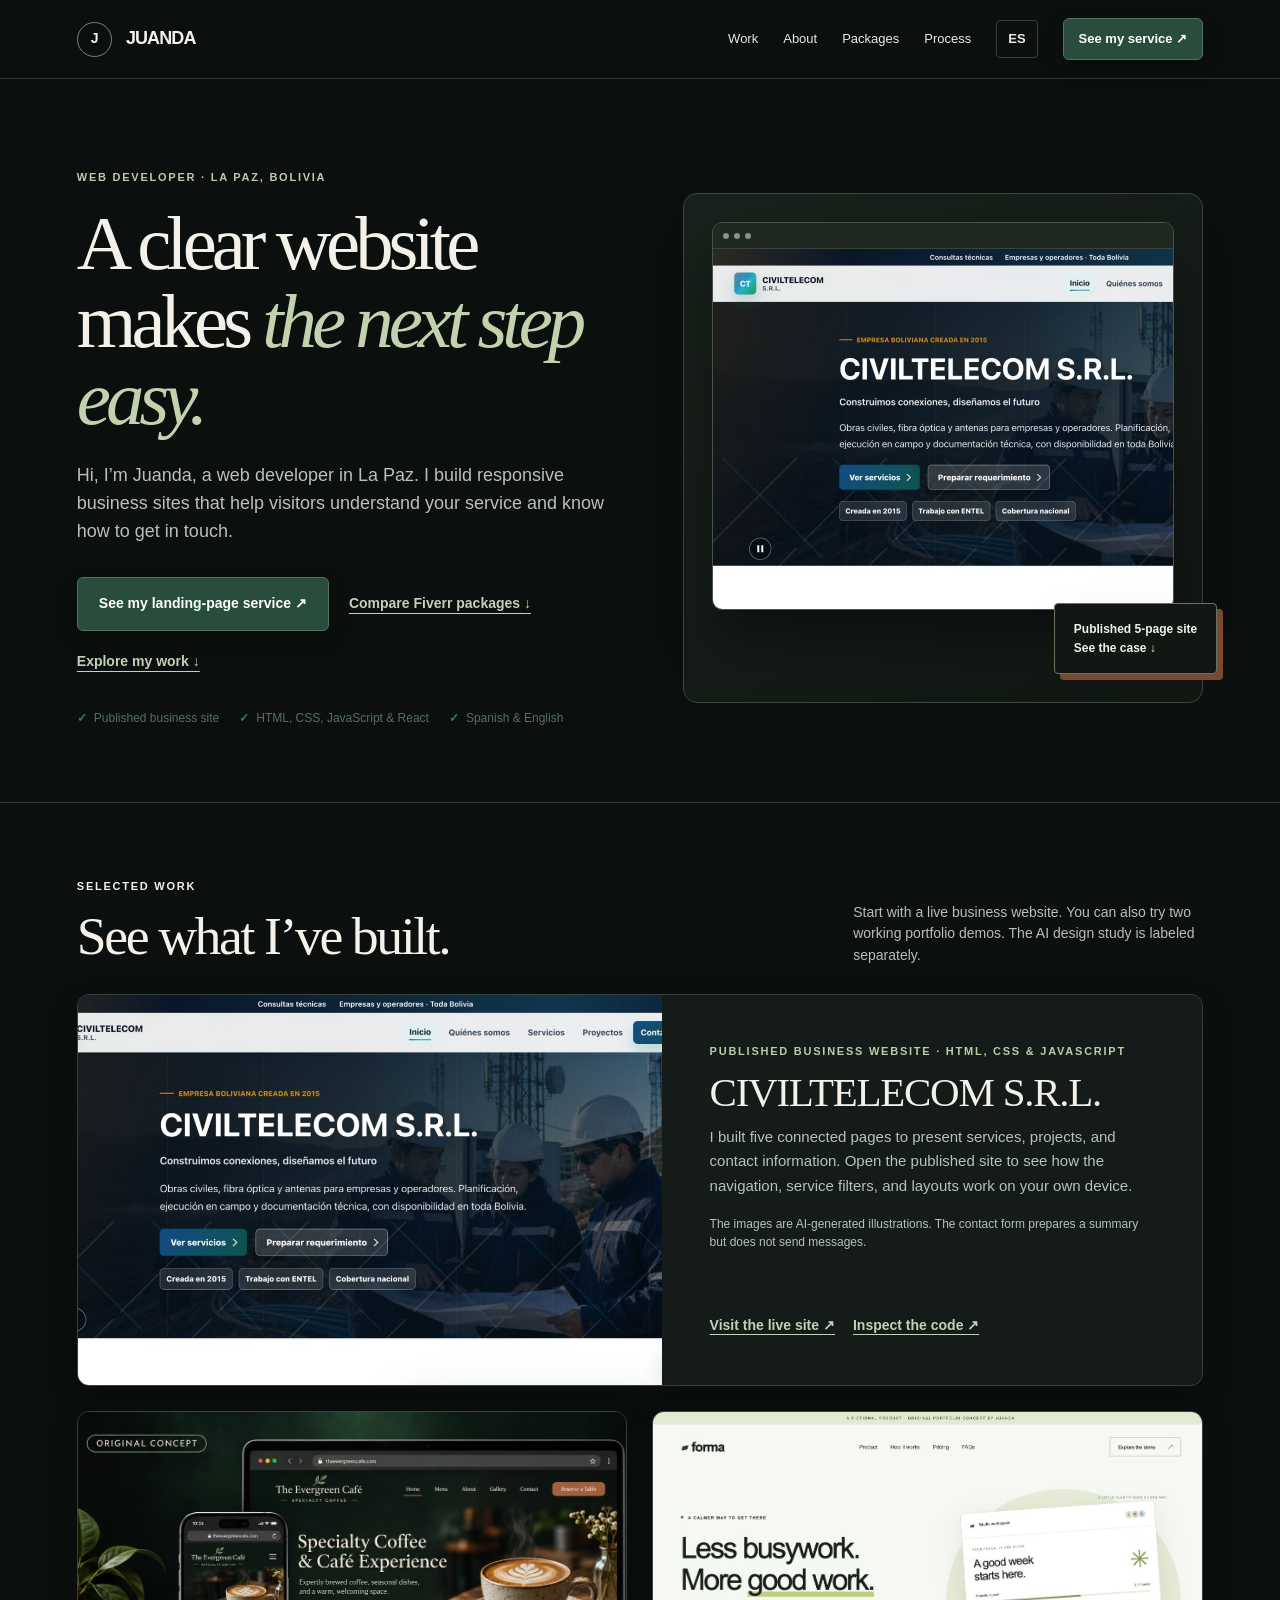
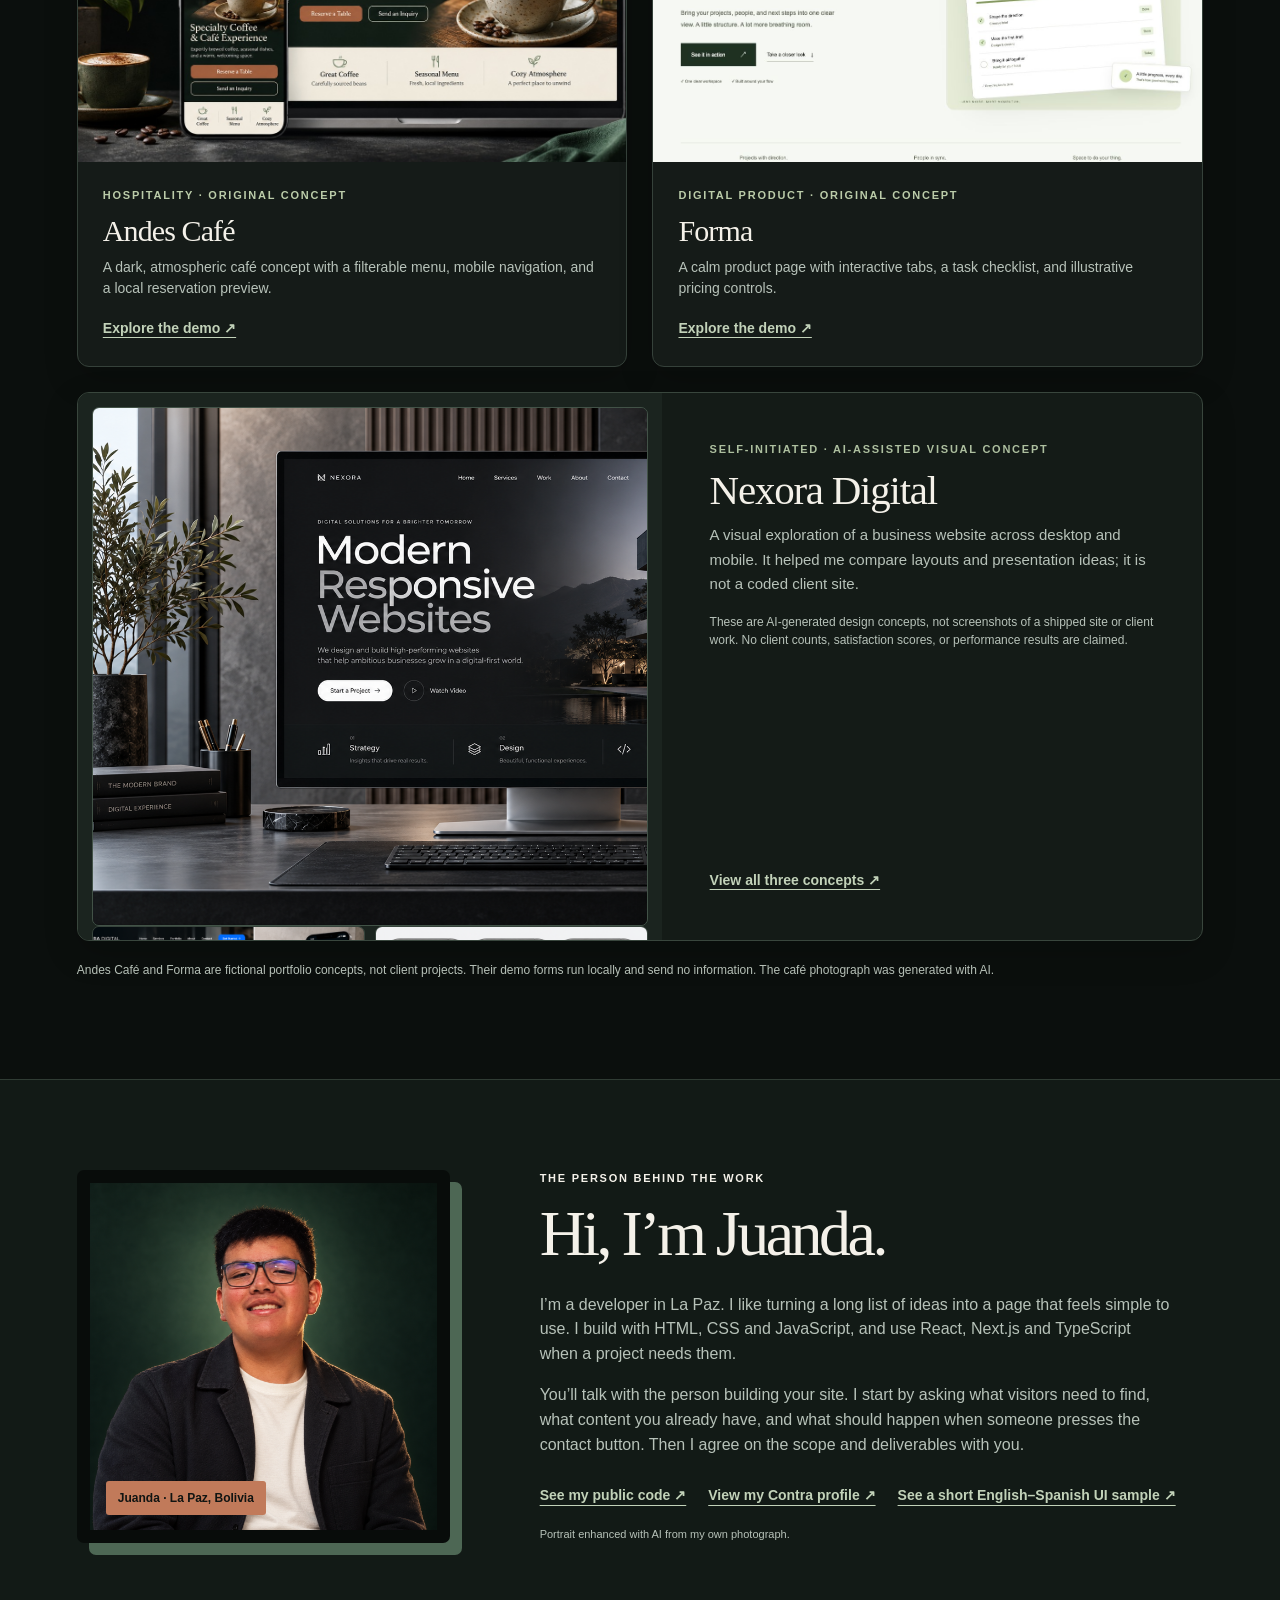
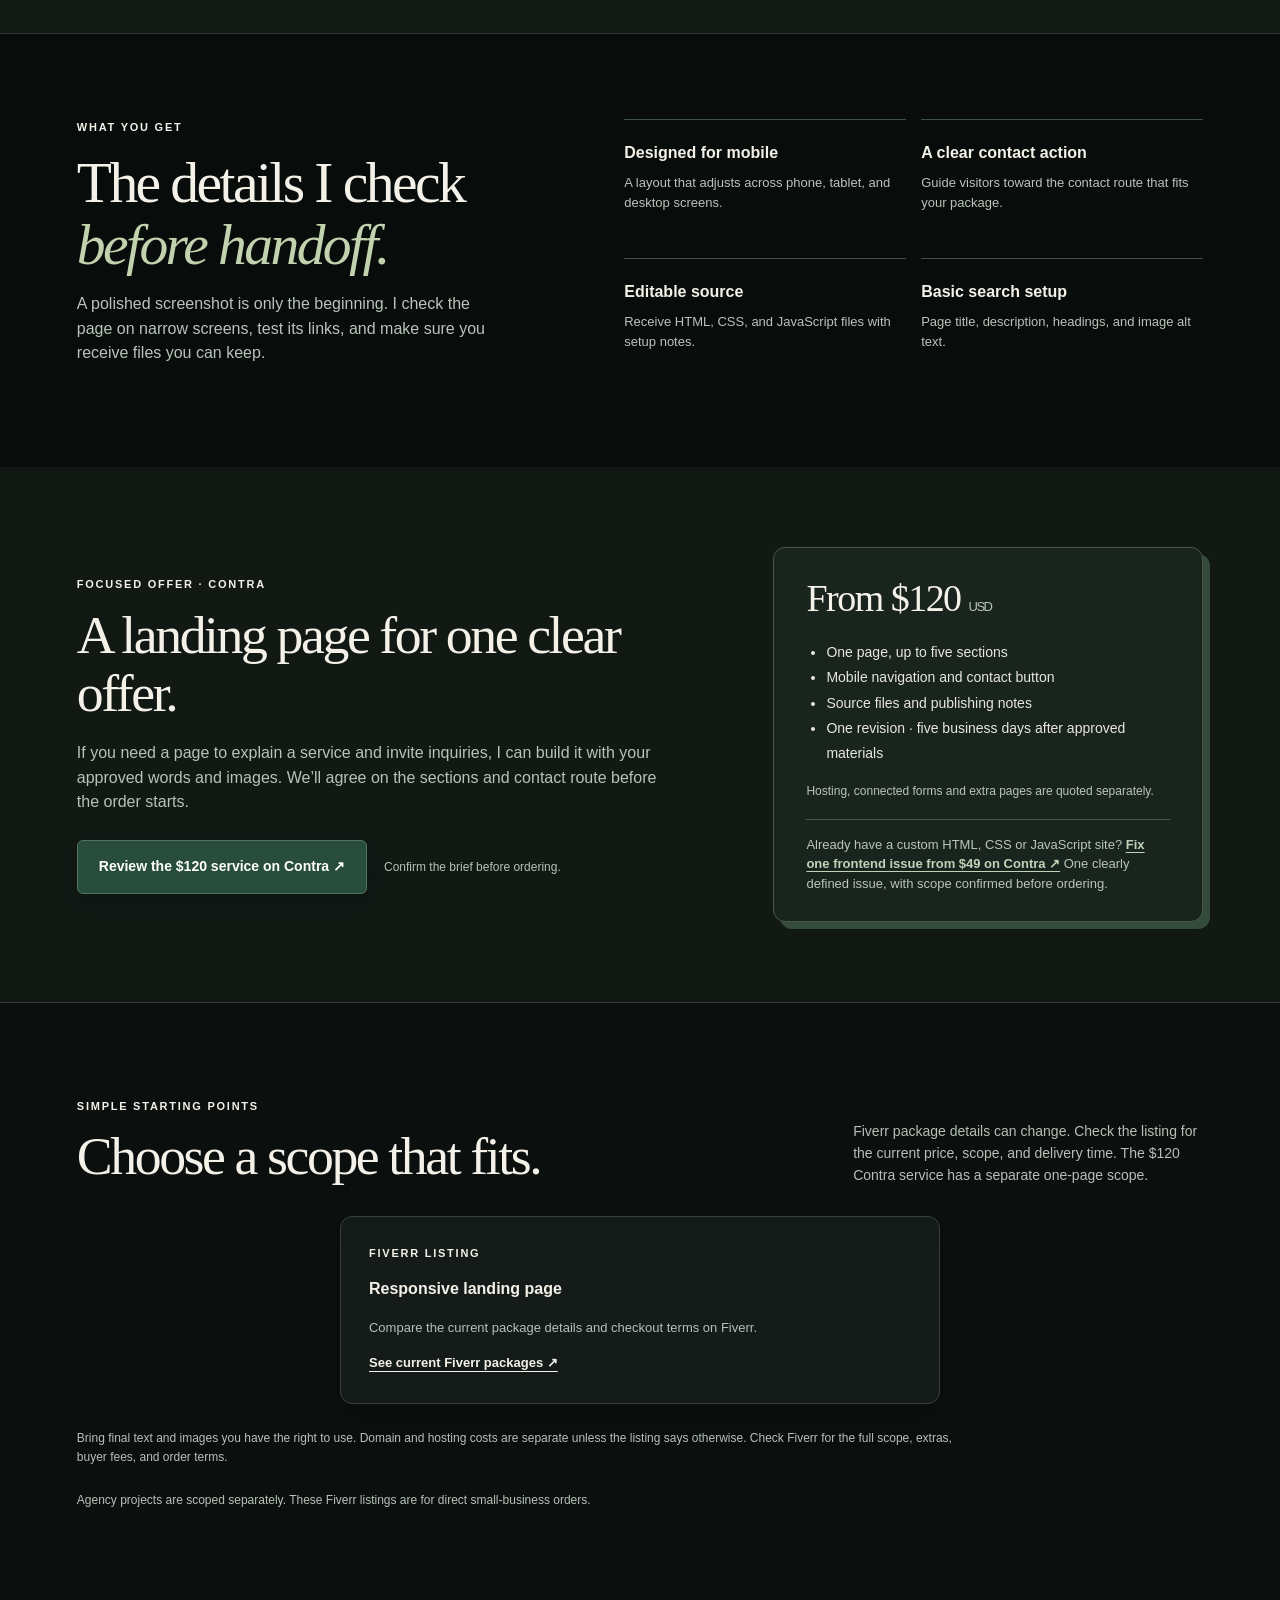
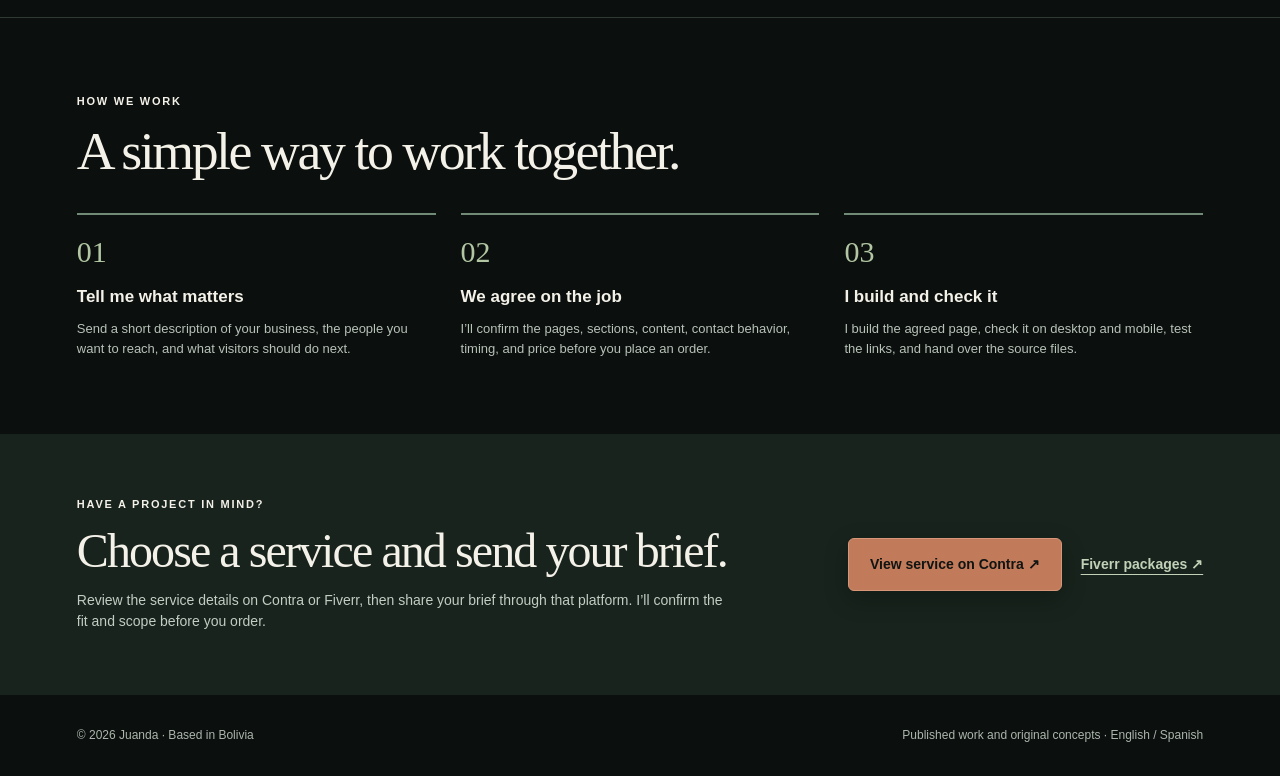
==== commit b005b287: "Refine dark portfolio and project showcases" ====
--- a/index.html
+++ b/index.html
@@ -3,7 +3,7 @@
 <head>
   <meta charset="utf-8">
   <meta name="viewport" content="width=device-width,initial-scale=1">
-  <meta name="theme-color" content="#132e29">
+  <meta name="theme-color" content="#0d110f">
   <meta name="description" content="Meet Juanda, a web developer in Bolivia. Explore a published business website, two original interactive demos, and clear landing-page services.">
   <meta property="og:title" content="Juanda | Websites built with care">
   <meta property="og:description" content="Real work, clear scope, and a direct way to talk about your website.">
@@ -21,7 +21,7 @@
   <header><div class="wrap nav"><a class="brand" href="#top"><span>J</span> JUANDA</a><nav class="navlinks" aria-label="Main navigation"><a href="#work">Work</a><a href="#about">About</a><a href="#packages">Packages</a><a href="#process">Process</a><a class="langlink" href="es.html" lang="es" hreflang="es" aria-label="Ver esta página en español">ES</a><a class="smallcta" href="https://contra.com/s/UrWEg67k-custom-responsive-landing-page-or-html-css-and-java-script" target="_blank" rel="noopener noreferrer">See my service ↗</a></nav><details class="mobileNav"><summary>Menu</summary><div class="mobileNavPanel"><a href="#work">Work</a><a href="#about">About</a><a href="#packages">Packages</a><a href="#process">Process</a></div></details></div></header>
   <main id="top">
     <div class="wrap hero"><div><div class="eyebrow">Web developer · La Paz, Bolivia</div><h1>A clear website makes <em>the next step easy.</em></h1><p>Hi, I’m Juanda, a web developer in La Paz. I build responsive business sites that help visitors understand your service and know how to get in touch.</p><div class="actions"><a class="button" href="https://contra.com/s/UrWEg67k-custom-responsive-landing-page-or-html-css-and-java-script" target="_blank" rel="noopener noreferrer">See my landing-page service ↗</a><a class="textlink" href="#packages">Compare Fiverr packages ↓</a><a class="textlink" href="#work">Explore my work ↓</a></div><div class="proof"><span>Published business site</span><span>HTML, CSS, JavaScript &amp; React</span><span>Spanish &amp; English</span></div></div><div class="heroVisual"><div class="window"><div class="windowTop" aria-hidden="true"><i></i><i></i><i></i></div><img src="civiltelecom-site.png" alt="Screenshot of the published CIVILTELECOM business website"></div><div class="visualTag">Published 5-page site<br>See the case ↓</div></div></div>
-    <section class="work" id="work"><div class="wrap"><div class="sectionTop"><div><div class="eyebrow">Selected work</div><h2>See what I’ve built.</h2></div><p>Start with a live business website. You can also try two working portfolio demos. The AI design study is labeled separately.</p></div><div class="projects"><article class="project featuredProject"><a href="https://juanda832.github.io/civiltelecom/" target="_blank" rel="noopener noreferrer" aria-label="Open the published CIVILTELECOM website"><img src="civiltelecom-site.png" loading="lazy" alt="Screenshot of the published CIVILTELECOM home page"></a><div class="projectBody"><div><div class="eyebrow">Published business website · HTML, CSS &amp; JavaScript</div><h3>CIVILTELECOM S.R.L.</h3><p>I built five connected pages to present services, projects, and contact information. Open the published site to see how the navigation, service filters, and layouts work on your own device.</p><p class="demoNote">The images are AI-generated illustrations. The contact form prepares a summary but does not send messages.</p></div><div class="projectLinks"><a href="https://juanda832.github.io/civiltelecom/" target="_blank" rel="noopener noreferrer">Visit the live site ↗</a><a href="https://github.com/juanda832/civiltelecom" target="_blank" rel="noopener noreferrer">Inspect the code ↗</a></div></div></article><article class="project"><a href="andes-cafe/index.html" aria-label="Open Andes Café website concept"><img src="andes-cafe/desktop.png" loading="lazy" alt="Andes Café concept preview"></a><div class="projectBody"><div class="eyebrow">Hospitality · Original concept</div><h3>Andes Café</h3><p>A warm café site with a filterable menu, mobile navigation, and a local reservation preview.</p><a href="andes-cafe/index.html">Explore the demo ↗</a></div></article><article class="project"><a href="flowdesk/index.html" aria-label="Open Forma website concept"><img src="flowdesk/desktop.png" loading="lazy" alt="Forma software landing page concept preview"></a><div class="projectBody"><div class="eyebrow">Digital product · Original concept</div><h3>Forma</h3><p>A calm product page with interactive tabs, a task checklist, and illustrative pricing controls.</p><a href="flowdesk/index.html">Explore the demo ↗</a></div></article><article class="project featuredProject mediaProject nexoraProject"><a class="mediaGrid" href="https://contra.com/p/MmWRYMLc-nexora-digital-ai-assisted-web-design-concepts" target="_blank" rel="noopener noreferrer" aria-label="View Nexora Digital AI-assisted design concept on Contra"><img class="mediaMain" src="nexora-desktop-concept.png" loading="lazy" alt="AI-assisted desktop design mockup for Nexora Digital"><span class="mediaThumbs"><img src="nexora-responsive-concept.png" loading="lazy" alt="AI-assisted responsive design mockup"><img src="nexora-mobile-concept.png" loading="lazy" alt="AI-assisted mobile design mockup"></span></a><div class="projectBody"><div><div class="eyebrow">Self-initiated · AI-assisted visual concept</div><h3>Nexora Digital</h3><p>A visual exploration of a business website across desktop and mobile. It helped me compare layouts and presentation ideas; it is not a coded client site.</p><p class="demoNote">These are AI-generated design concepts, not screenshots of a shipped site or client work. No client counts, satisfaction scores, or performance results are claimed.</p></div><div class="projectLinks"><a href="https://contra.com/p/MmWRYMLc-nexora-digital-ai-assisted-web-design-concepts" target="_blank" rel="noopener noreferrer">View all three concepts ↗</a></div></div></article></div><p class="demoNote">Andes Café and Forma are fictional portfolio concepts, not client projects. Their demo forms run locally and send no information. The café photograph was generated with AI.</p></div></section>
+    <section class="work" id="work"><div class="wrap"><div class="sectionTop"><div><div class="eyebrow">Selected work</div><h2>See what I’ve built.</h2></div><p>Start with a live business website. You can also try two working portfolio demos. The AI design study is labeled separately.</p></div><div class="projects"><article class="project featuredProject"><a href="https://juanda832.github.io/civiltelecom/" target="_blank" rel="noopener noreferrer" aria-label="Open the published CIVILTELECOM website"><img src="civiltelecom-site.png" loading="lazy" alt="Screenshot of the published CIVILTELECOM home page"></a><div class="projectBody"><div><div class="eyebrow">Published business website · HTML, CSS &amp; JavaScript</div><h3>CIVILTELECOM S.R.L.</h3><p>I built five connected pages to present services, projects, and contact information. Open the published site to see how the navigation, service filters, and layouts work on your own device.</p><p class="demoNote">The images are AI-generated illustrations. The contact form prepares a summary but does not send messages.</p></div><div class="projectLinks"><a href="https://juanda832.github.io/civiltelecom/" target="_blank" rel="noopener noreferrer">Visit the live site ↗</a><a href="https://github.com/juanda832/civiltelecom" target="_blank" rel="noopener noreferrer">Inspect the code ↗</a></div></div></article><article class="project"><a href="andes-cafe/index.html" aria-label="Open Andes Café website concept"><img src="andes-cafe/assets/fiverr-gallery-01-dark.jpg" loading="lazy" alt="Dark responsive website concept for a fictional neighborhood café"></a><div class="projectBody"><div class="eyebrow">Hospitality · Original concept</div><h3>Andes Café</h3><p>A dark, atmospheric café concept with a filterable menu, mobile navigation, and a local reservation preview.</p><a href="andes-cafe/index.html">Explore the demo ↗</a></div></article><article class="project"><a href="flowdesk/index.html" aria-label="Open Forma website concept"><img src="flowdesk/desktop.png" loading="lazy" alt="Forma software landing page concept preview"></a><div class="projectBody"><div class="eyebrow">Digital product · Original concept</div><h3>Forma</h3><p>A calm product page with interactive tabs, a task checklist, and illustrative pricing controls.</p><a href="flowdesk/index.html">Explore the demo ↗</a></div></article><article class="project featuredProject mediaProject nexoraProject"><a class="mediaGrid" href="https://contra.com/p/MmWRYMLc-nexora-digital-ai-assisted-web-design-concepts" target="_blank" rel="noopener noreferrer" aria-label="View Nexora Digital AI-assisted design concept on Contra"><img class="mediaMain" src="nexora-desktop-concept.png" loading="lazy" alt="AI-assisted desktop design mockup for Nexora Digital"><span class="mediaThumbs"><img src="nexora-responsive-concept.png" loading="lazy" alt="AI-assisted responsive design mockup"><img src="nexora-mobile-concept.png" loading="lazy" alt="AI-assisted mobile design mockup"></span></a><div class="projectBody"><div><div class="eyebrow">Self-initiated · AI-assisted visual concept</div><h3>Nexora Digital</h3><p>A visual exploration of a business website across desktop and mobile. It helped me compare layouts and presentation ideas; it is not a coded client site.</p><p class="demoNote">These are AI-generated design concepts, not screenshots of a shipped site or client work. No client counts, satisfaction scores, or performance results are claimed.</p></div><div class="projectLinks"><a href="https://contra.com/p/MmWRYMLc-nexora-digital-ai-assisted-web-design-concepts" target="_blank" rel="noopener noreferrer">View all three concepts ↗</a></div></div></article></div><p class="demoNote">Andes Café and Forma are fictional portfolio concepts, not client projects. Their demo forms run locally and send no information. The café photograph was generated with AI.</p></div></section>
     <section class="about" id="about" aria-labelledby="about-title"><div class="wrap aboutGrid"><div class="portraitFrame"><img src="juanda-portrait.png" loading="lazy" alt="AI-enhanced portrait based on Juanda's own photo"><span>Juanda · La Paz, Bolivia</span></div><div class="aboutCopy"><div class="eyebrow">The person behind the work</div><h2 id="about-title">Hi, I’m Juanda.</h2><p>I’m a developer in La Paz. I like turning a long list of ideas into a page that feels simple to use. I build with HTML, CSS and JavaScript, and use React, Next.js and TypeScript when a project needs them.</p><p>You’ll talk with the person building your site. I start by asking what visitors need to find, what content you already have, and what should happen when someone presses the contact button. Then I agree on the scope and deliverables with you.</p><div class="aboutLinks"><a href="https://github.com/juanda832" target="_blank" rel="noopener noreferrer">See my public code ↗</a><a href="https://contra.com/juan_daniel_marin_penal_8fpiqvfy/work" target="_blank" rel="noopener noreferrer">View my Contra profile ↗</a><a href="localization-sample.pdf" target="_blank" rel="noopener noreferrer">See a short English–Spanish UI sample ↗</a></div><p class="demoNote">Portrait enhanced with AI from my own photograph.</p></div></div></section>
 
     <section class="value"><div class="wrap valueGrid"><div><div class="eyebrow">What you get</div><h2>The details I check <em>before handoff.</em></h2><p>A polished screenshot is only the beginning. I check the page on narrow screens, test its links, and make sure you receive files you can keep.</p></div><div class="featureList"><div class="feature"><strong>Designed for mobile</strong><span>A layout that adjusts across phone, tablet, and desktop screens.</span></div><div class="feature"><strong>A clear contact action</strong><span>Guide visitors toward the contact route that fits your package.</span></div><div class="feature"><strong>Editable source</strong><span>Receive HTML, CSS, and JavaScript files with setup notes.</span></div><div class="feature"><strong>Basic search setup</strong><span>Page title, description, headings, and image alt text.</span></div></div></div></section>
--- a/style.css
+++ b/style.css
@@ -60,3 +60,104 @@
 .mobileNavPanel a:hover,.mobileNavPanel a:focus-visible{background:#e7efe6}
 @media(max-width:900px){.mobileNav{display:block}}
 @media(max-width:650px){.nav{gap:10px}.navlinks .smallcta{display:none}.navlinks{margin-left:auto}}
+
+/* Dark portfolio system: charcoal, forest, sage and copper. */
+:root{--ink:#f3f0e8;--muted:#b0bbb3;--cream:#101412;--green:#a9bd9d;--line:#35413a;--dark:#080c0a;--accent:#c17a5a}
+body{background:#0d110f;color:var(--ink)}
+header{background:#0d110f;border-color:#2d3932}
+.brand span{border-color:#728078}
+.hero .eyebrow,.projectBody .eyebrow{color:#afc5a4}
+.hero h1 em,.value h2 em{color:#b6c99f}
+.hero p,.projectBody p,.sampleText p,.aboutCopy p,.contraOffer p{color:#b1bcb4}
+a:focus-visible,button:focus-visible,.mobileNav summary:focus-visible{outline:3px solid #d28c6c;outline-offset:4px}
+.button,.navlinks .smallcta{background:#294d3d;color:#fff;border:1px solid #52735f;border-radius:6px;box-shadow:0 8px 24px rgba(0,0,0,.23)}
+.button:hover,.smallcta:hover{background:#37644e}
+.textlink,.projectBody a,.aboutLinks a,.quickFix a{color:#c2d2b9;text-decoration-thickness:1px}
+.heroVisual{background:linear-gradient(145deg,#1c2821,#111714);border-color:#39483e;border-radius:14px}
+.window{background:#151c18;border-color:#46544a;border-radius:10px;box-shadow:0 28px 55px rgba(0,0,0,.38)}
+.windowTop{background:#202822;border-color:#38443c}
+.windowTop i{background:#879386}
+.visualTag{background:#111713;color:#f2efe8;border-color:#64765f;box-shadow:6px 6px 0 #784935;border-radius:4px}
+.sampleGrid,.project,.card,.contraOfferSummary{background:#151b18;color:var(--ink);border-color:#35413a;border-radius:12px;box-shadow:0 12px 34px rgba(0,0,0,.18)}
+.project>a:first-child{background:#1b241f}
+.projectBody .eyebrow{color:#a9c29f}
+.demoNote,.pricingNote{color:#aab6ad}
+.work,.process{border-color:#303b34}
+.mediaProject{background:#141b17;border-color:#39463d}
+.mediaProject .mediaGrid{background:#1a241e}
+.mediaProject .mediaMain,.mediaThumbs img{border-color:#425247;border-radius:7px}
+.mediaProject .projectBody .eyebrow{color:#adbf9f}
+.nexoraProject .mediaGrid{background:#090d0b}
+.nexoraProject .mediaThumbs img{border-color:#37443c}
+.about{background:#121a16;border-color:#303c34}
+.portraitFrame{background:#080c0a;box-shadow:12px 12px 0 #4d6754;border-radius:7px}
+.portraitFrame span{background:#c17a5a;color:#101412;border-radius:3px}
+.value{background:#080c0a;color:#f3f0e8}
+.value p,.feature span{color:#b3beb6}
+.feature{border-color:#3c5144}
+.contraOffer{background:#121915;border-color:#313d35}
+.contraOfferSummary{background:#1a241e;border-color:#47584b;box-shadow:7px 7px 0 #344a3b}
+.contraOfferSummary small,.contraOfferSummary p{color:#b5c0b8}
+.contraOfferSummary ul{color:#e8e6df}
+.contraOfferSummary .quickFix{border-color:#45564a}
+.cards .card{background:#151b18}
+.card:nth-child(2){background:#1b2921;border-color:#789274;box-shadow:6px 6px 0 #26382c}
+.card .price small{color:#b0bbb3}
+.pricingNote{color:#aab6ad}
+.step{border-color:#718a75}
+.step b{color:#9fb095}
+.step p{color:#b0bbb3}
+.ctaBand{background:#1a2921;color:#f3f0e8}
+.ctaBand p{color:#c0cbc1}
+.ctaBand .button{background:#c17a5a;border-color:#d79678;color:#111412}
+.ctaBand .button:hover{background:#d08a68}
+footer{color:#a8b4aa}
+.mobileNav summary{background:#151b18;border-color:#465349;color:#f3f0e8}
+.mobileNavPanel{background:#151b18;border-color:#3a473d;box-shadow:0 15px 30px rgba(0,0,0,.35)}
+.mobileNavPanel a:hover,.mobileNavPanel a:focus-visible{background:#25352b}
+::selection{background:#c17a5a;color:#111412}
+@media(prefers-reduced-motion:reduce){.project>a img{transition:none}}
+
+
+/* Final dark palette and contrast polish across the portfolio. */
+:root{color-scheme:dark;--ink:#f4f1e9;--muted:#b6c0b7;--cream:#0e1210;--green:#b2c6a3;--line:#354239;--dark:#080c0a;--accent:#c17a5a}
+html,body{background:#0b0f0d;color:#f4f1e9}
+header{background:#0b0f0d;border-color:#2e3932}
+.navlinks a,.navlinks a:hover{color:#e8e9e2}
+.brand span{border-color:#768278;color:#f4f1e9}
+.hero .eyebrow,.projectBody .eyebrow{color:#bbcca9}
+.hero h1 em,.value h2 em{color:#c3d2ae}
+.hero p,.projectBody p,.sampleText p,.aboutCopy p,.contraOffer p{color:#b7c2b9}
+.heroVisual{background:linear-gradient(145deg,#19221c,#111613);border-color:#39473d}
+.window{background:#151b18;border-color:#46544a}
+.windowTop{background:#202822;border-color:#38443c}
+.visualTag{background:#111713;color:#f4f1e9;border-color:#64765f;box-shadow:6px 6px 0 #784935}
+.sampleGrid,.project,.card,.contraOfferSummary{background:#151b18;color:#f4f1e9;border-color:#35413a}
+.project>a:first-child{background:#1b241f}
+.demoNote,.pricingNote{color:#b6c0b7}
+.work,.process{border-color:#303b34}
+.mediaProject{background:#141b17;border-color:#39463d}
+.about{background:#121a16;border-color:#303c34;color:#f4f1e9}
+.portraitFrame{background:#080c0a}
+.value{background:#080c0a;color:#f4f1e9}
+.value p,.feature span{color:#b9c4bb}
+.feature{border-color:#3c5144}
+.contraOffer{background:#121915;border-color:#313d35;color:#f4f1e9}
+.contraOfferSummary{background:#1a241e;border-color:#47584b;box-shadow:7px 7px 0 #344a3b}
+.contraOfferSummary small,.contraOfferSummary p{color:#b8c4bc}
+.contraOfferSummary ul{color:#e8e6df}
+.cards .card{background:#151b18;color:#f4f1e9}
+.card:nth-child(2){background:#1b2921;border-color:#789274;box-shadow:6px 6px 0 #26382c}
+.card .price small{color:#b7c2b9}
+.pricingNote,.step p{color:#b7c2b9}
+.step{border-color:#718a75}
+.step b{color:#b2c6a3}
+.ctaBand{background:#17231c;color:#f4f1e9}
+.ctaBand p{color:#c2cdc4}
+.ctaBand .button{background:#c17a5a;border-color:#d79678;color:#101412}
+.ctaBand .button:hover{background:#d08a68}
+footer{background:#0b0f0d;color:#abb7ad}
+.mobileNav summary,.mobileNavPanel{background:#151b18;border-color:#465349;color:#f4f1e9}
+.mobileNavPanel{box-shadow:0 15px 30px rgba(0,0,0,.35)}
+.mobileNavPanel a:hover,.mobileNavPanel a:focus-visible{background:#25352b}
+::selection{background:#c17a5a;color:#111412}
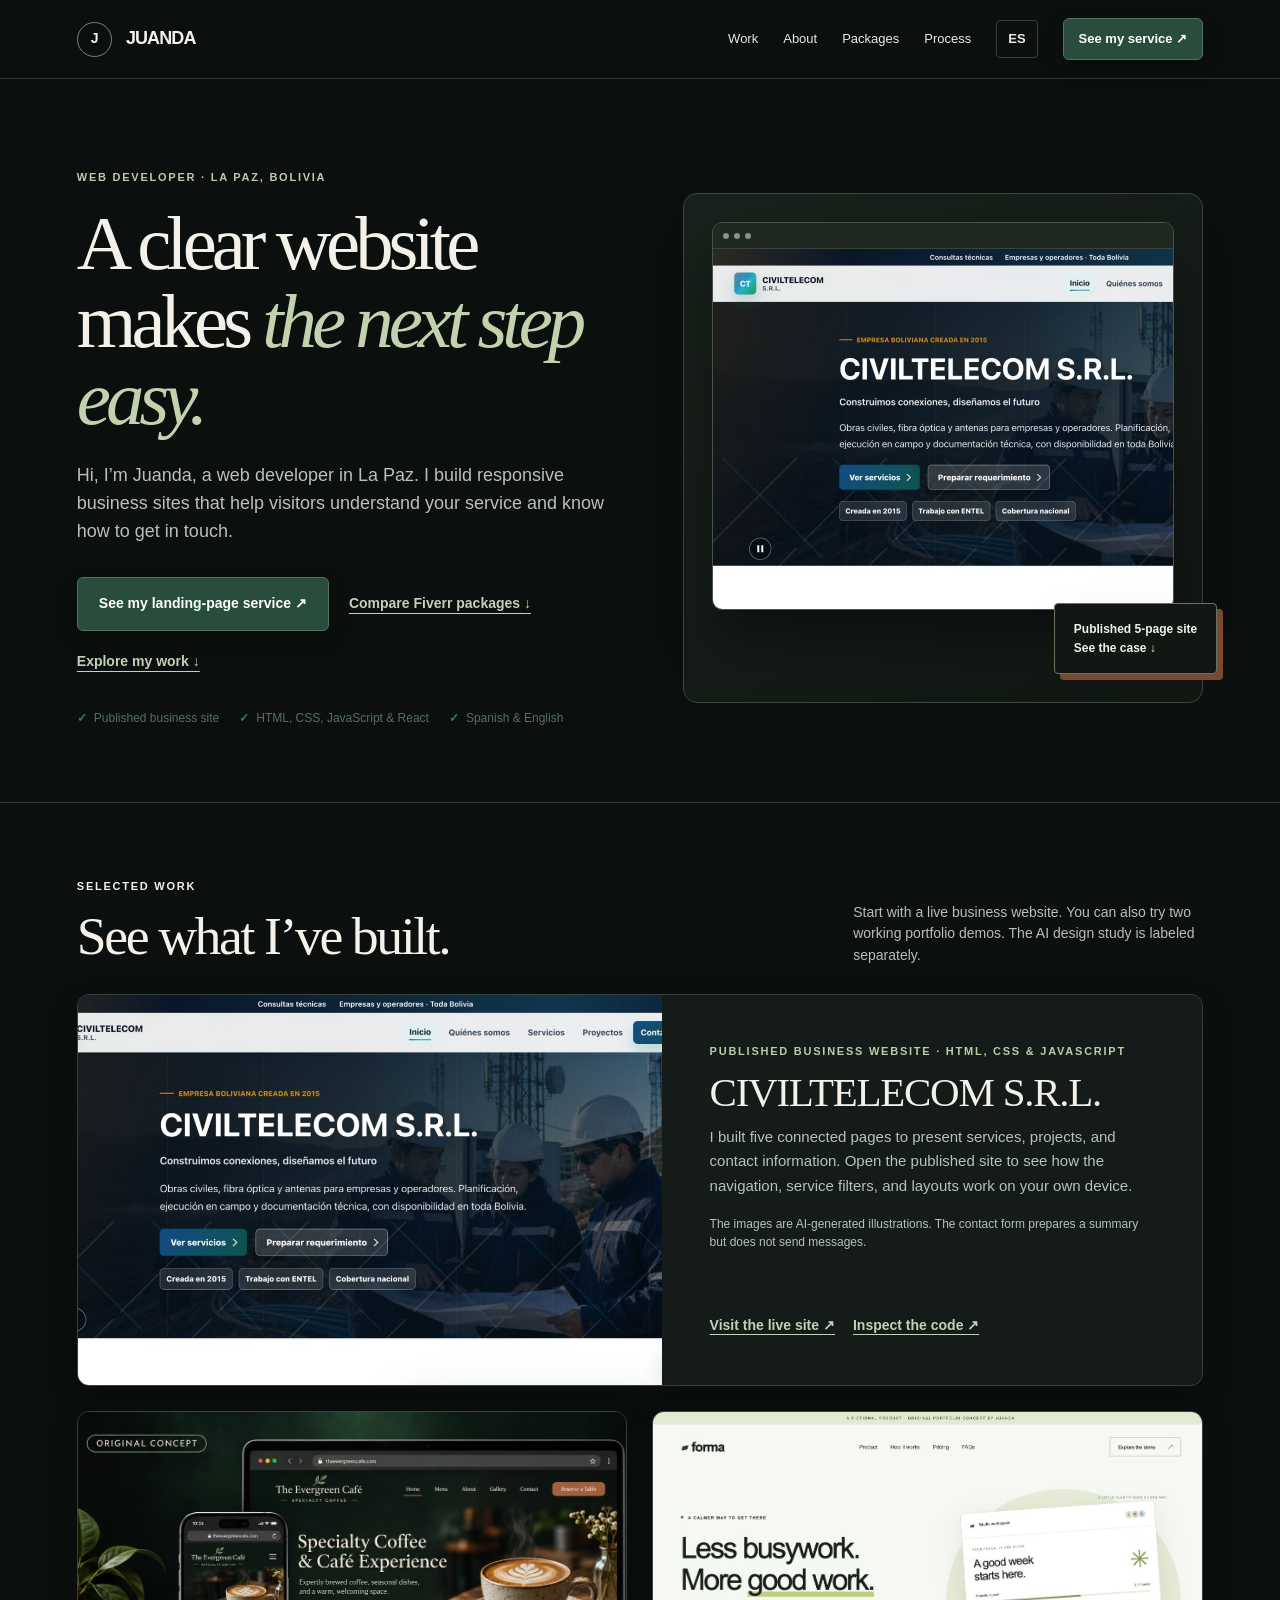
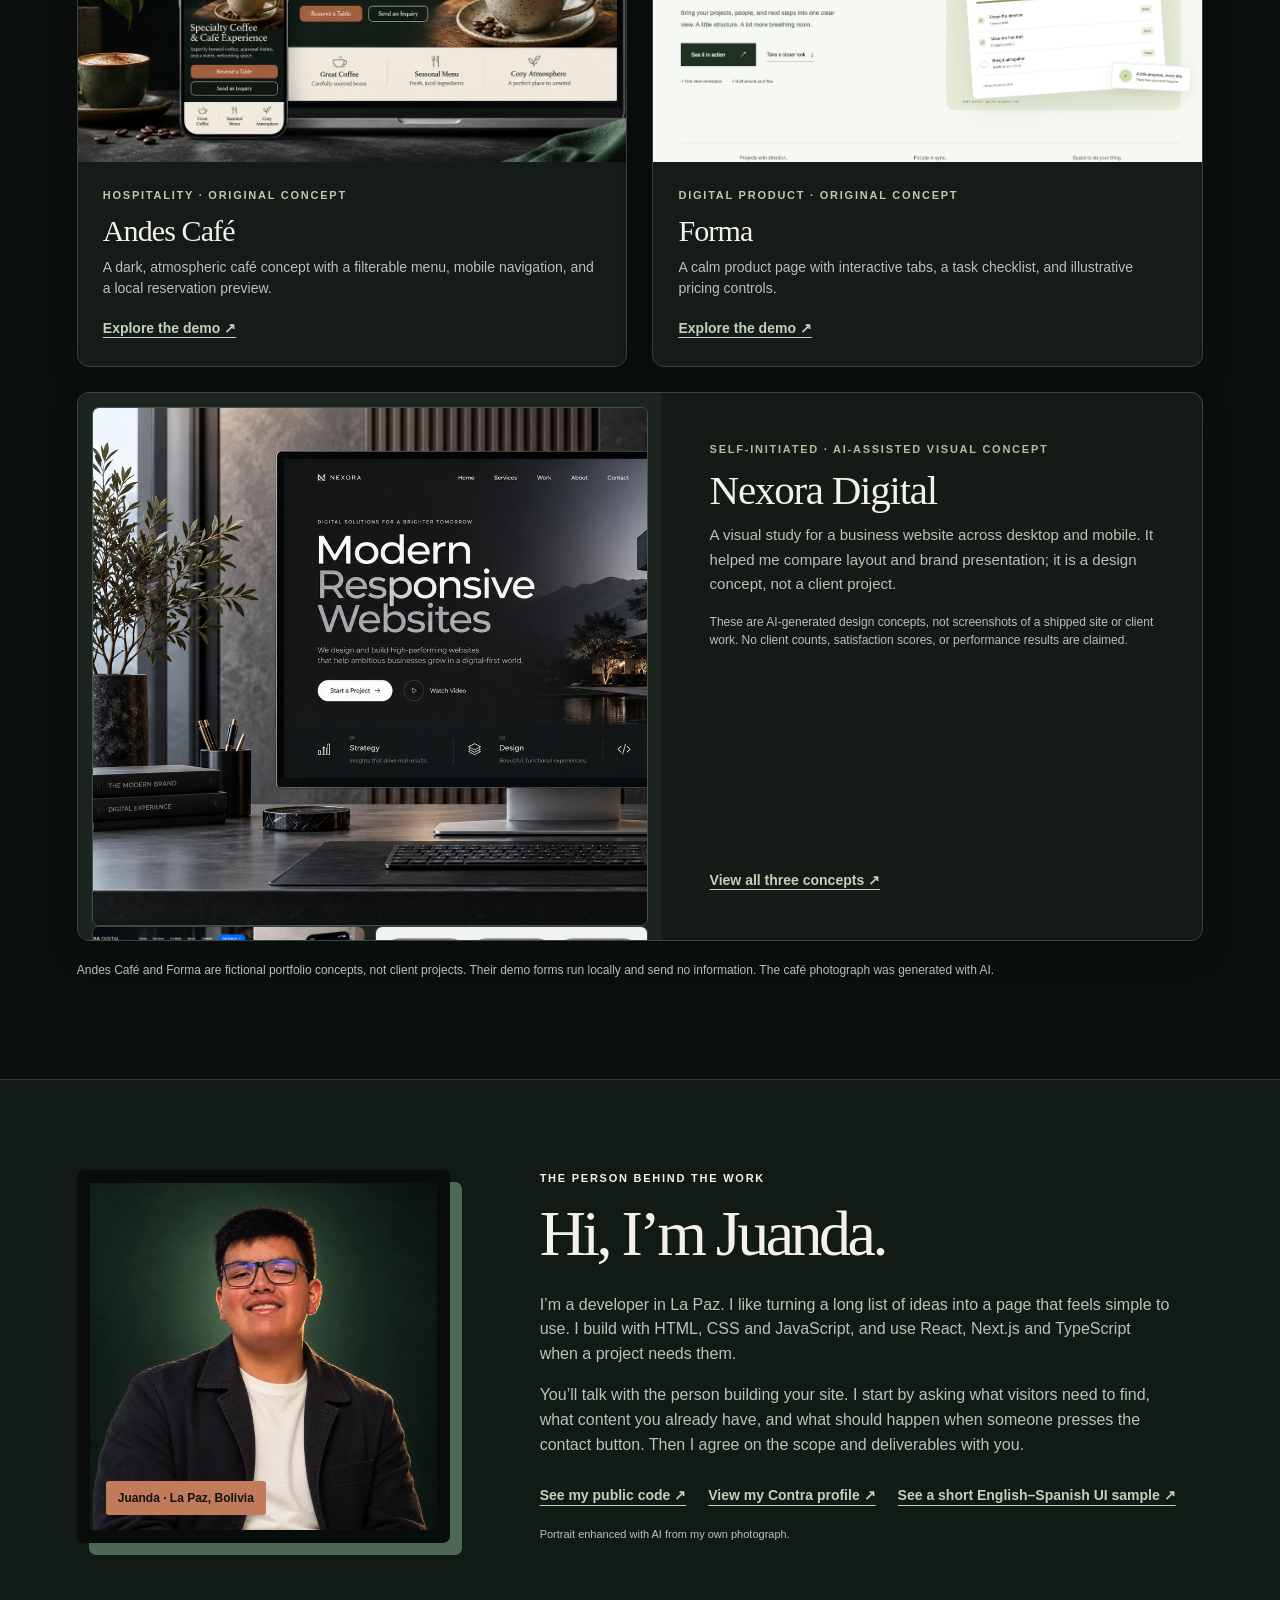
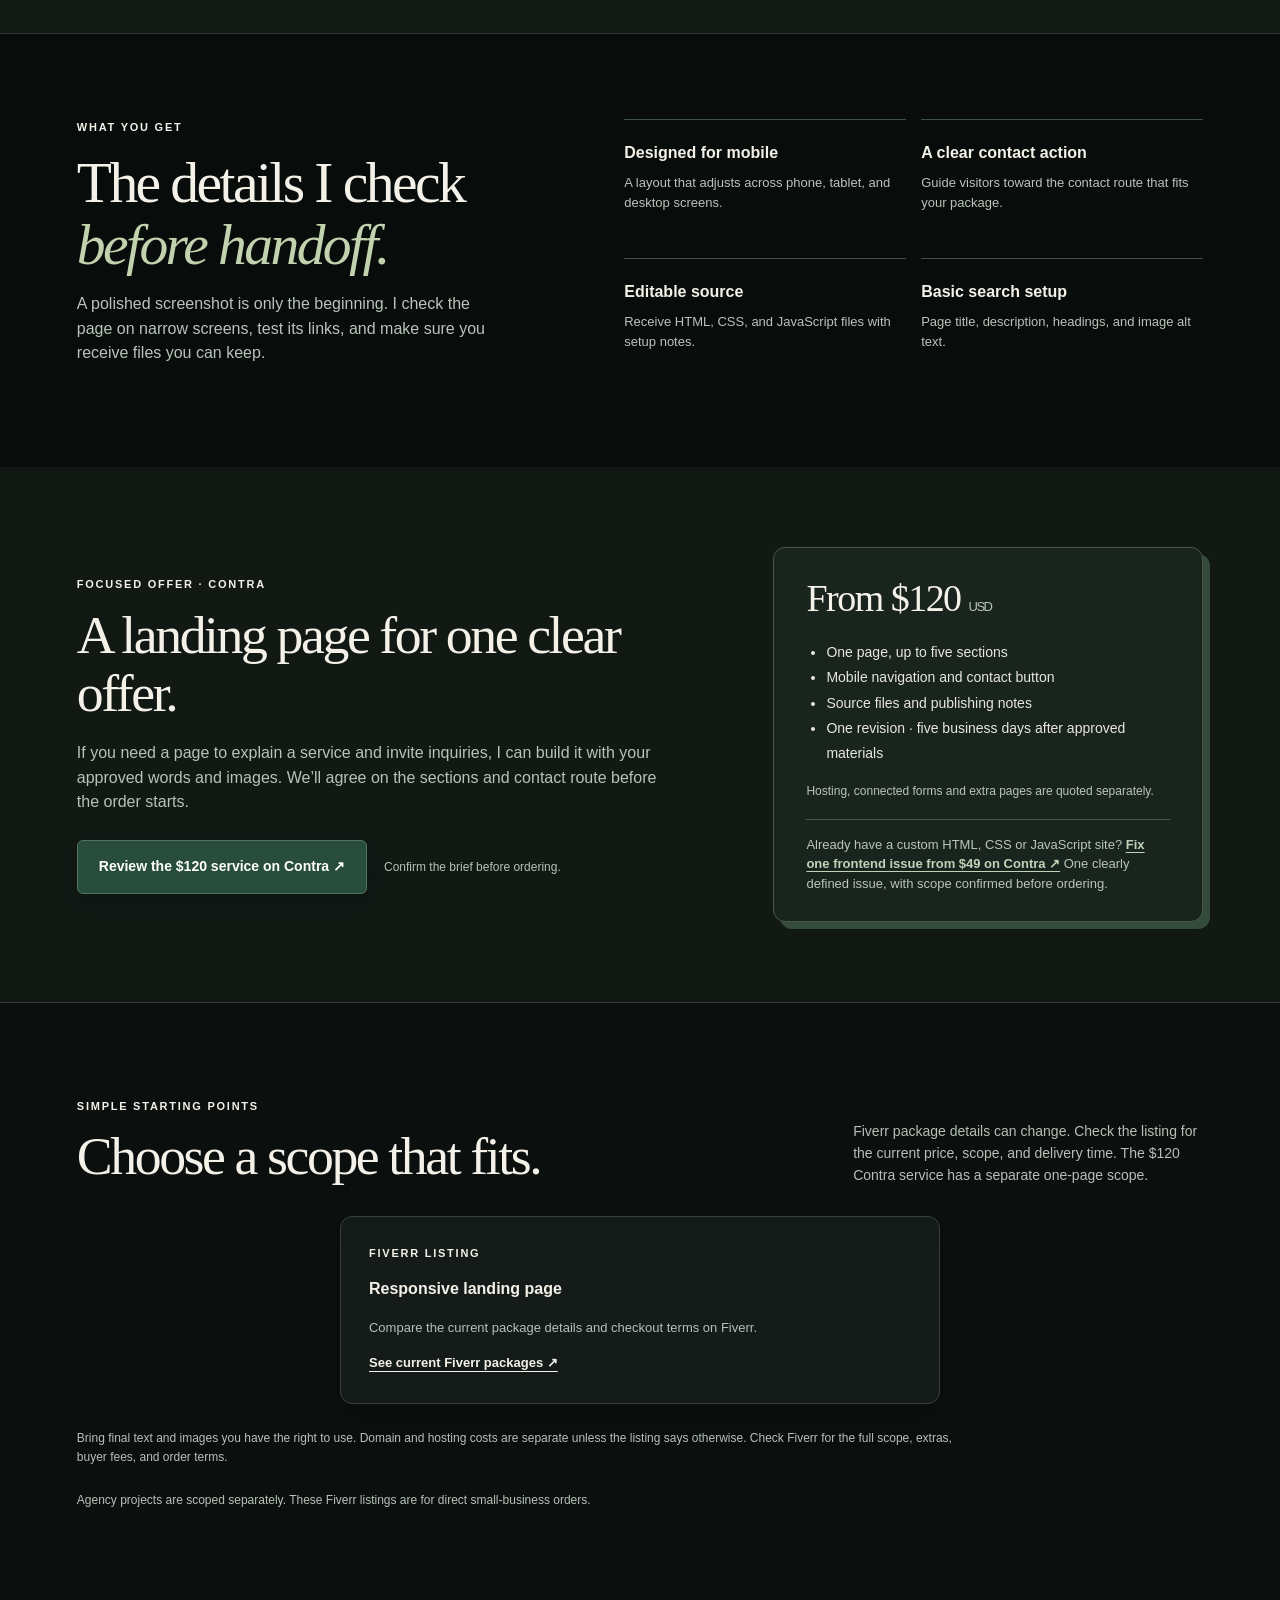
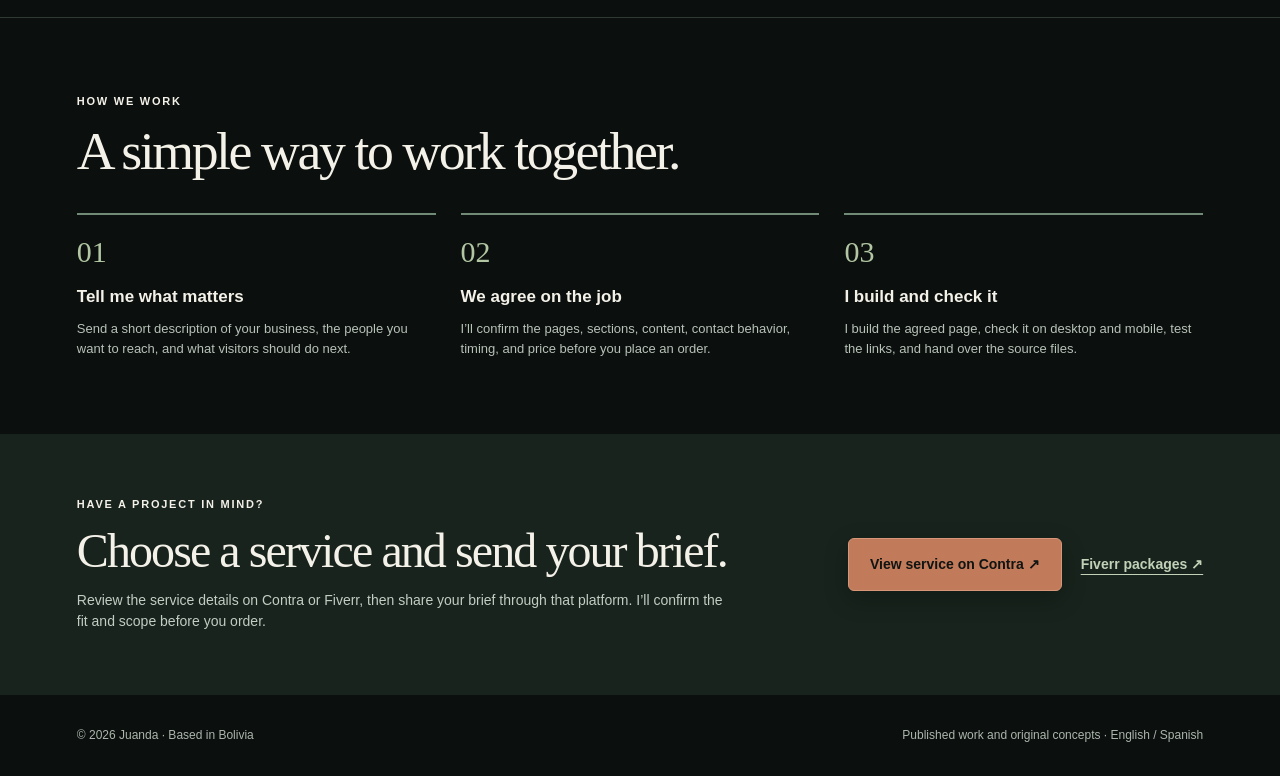
==== commit 9bde5da4: "Clarify AI design concept portfolio copy" ====
--- a/index.html
+++ b/index.html
@@ -21,7 +21,7 @@
   <header><div class="wrap nav"><a class="brand" href="#top"><span>J</span> JUANDA</a><nav class="navlinks" aria-label="Main navigation"><a href="#work">Work</a><a href="#about">About</a><a href="#packages">Packages</a><a href="#process">Process</a><a class="langlink" href="es.html" lang="es" hreflang="es" aria-label="Ver esta página en español">ES</a><a class="smallcta" href="https://contra.com/s/UrWEg67k-custom-responsive-landing-page-or-html-css-and-java-script" target="_blank" rel="noopener noreferrer">See my service ↗</a></nav><details class="mobileNav"><summary>Menu</summary><div class="mobileNavPanel"><a href="#work">Work</a><a href="#about">About</a><a href="#packages">Packages</a><a href="#process">Process</a></div></details></div></header>
   <main id="top">
     <div class="wrap hero"><div><div class="eyebrow">Web developer · La Paz, Bolivia</div><h1>A clear website makes <em>the next step easy.</em></h1><p>Hi, I’m Juanda, a web developer in La Paz. I build responsive business sites that help visitors understand your service and know how to get in touch.</p><div class="actions"><a class="button" href="https://contra.com/s/UrWEg67k-custom-responsive-landing-page-or-html-css-and-java-script" target="_blank" rel="noopener noreferrer">See my landing-page service ↗</a><a class="textlink" href="#packages">Compare Fiverr packages ↓</a><a class="textlink" href="#work">Explore my work ↓</a></div><div class="proof"><span>Published business site</span><span>HTML, CSS, JavaScript &amp; React</span><span>Spanish &amp; English</span></div></div><div class="heroVisual"><div class="window"><div class="windowTop" aria-hidden="true"><i></i><i></i><i></i></div><img src="civiltelecom-site.png" alt="Screenshot of the published CIVILTELECOM business website"></div><div class="visualTag">Published 5-page site<br>See the case ↓</div></div></div>
-    <section class="work" id="work"><div class="wrap"><div class="sectionTop"><div><div class="eyebrow">Selected work</div><h2>See what I’ve built.</h2></div><p>Start with a live business website. You can also try two working portfolio demos. The AI design study is labeled separately.</p></div><div class="projects"><article class="project featuredProject"><a href="https://juanda832.github.io/civiltelecom/" target="_blank" rel="noopener noreferrer" aria-label="Open the published CIVILTELECOM website"><img src="civiltelecom-site.png" loading="lazy" alt="Screenshot of the published CIVILTELECOM home page"></a><div class="projectBody"><div><div class="eyebrow">Published business website · HTML, CSS &amp; JavaScript</div><h3>CIVILTELECOM S.R.L.</h3><p>I built five connected pages to present services, projects, and contact information. Open the published site to see how the navigation, service filters, and layouts work on your own device.</p><p class="demoNote">The images are AI-generated illustrations. The contact form prepares a summary but does not send messages.</p></div><div class="projectLinks"><a href="https://juanda832.github.io/civiltelecom/" target="_blank" rel="noopener noreferrer">Visit the live site ↗</a><a href="https://github.com/juanda832/civiltelecom" target="_blank" rel="noopener noreferrer">Inspect the code ↗</a></div></div></article><article class="project"><a href="andes-cafe/index.html" aria-label="Open Andes Café website concept"><img src="andes-cafe/assets/fiverr-gallery-01-dark.jpg" loading="lazy" alt="Dark responsive website concept for a fictional neighborhood café"></a><div class="projectBody"><div class="eyebrow">Hospitality · Original concept</div><h3>Andes Café</h3><p>A dark, atmospheric café concept with a filterable menu, mobile navigation, and a local reservation preview.</p><a href="andes-cafe/index.html">Explore the demo ↗</a></div></article><article class="project"><a href="flowdesk/index.html" aria-label="Open Forma website concept"><img src="flowdesk/desktop.png" loading="lazy" alt="Forma software landing page concept preview"></a><div class="projectBody"><div class="eyebrow">Digital product · Original concept</div><h3>Forma</h3><p>A calm product page with interactive tabs, a task checklist, and illustrative pricing controls.</p><a href="flowdesk/index.html">Explore the demo ↗</a></div></article><article class="project featuredProject mediaProject nexoraProject"><a class="mediaGrid" href="https://contra.com/p/MmWRYMLc-nexora-digital-ai-assisted-web-design-concepts" target="_blank" rel="noopener noreferrer" aria-label="View Nexora Digital AI-assisted design concept on Contra"><img class="mediaMain" src="nexora-desktop-concept.png" loading="lazy" alt="AI-assisted desktop design mockup for Nexora Digital"><span class="mediaThumbs"><img src="nexora-responsive-concept.png" loading="lazy" alt="AI-assisted responsive design mockup"><img src="nexora-mobile-concept.png" loading="lazy" alt="AI-assisted mobile design mockup"></span></a><div class="projectBody"><div><div class="eyebrow">Self-initiated · AI-assisted visual concept</div><h3>Nexora Digital</h3><p>A visual exploration of a business website across desktop and mobile. It helped me compare layouts and presentation ideas; it is not a coded client site.</p><p class="demoNote">These are AI-generated design concepts, not screenshots of a shipped site or client work. No client counts, satisfaction scores, or performance results are claimed.</p></div><div class="projectLinks"><a href="https://contra.com/p/MmWRYMLc-nexora-digital-ai-assisted-web-design-concepts" target="_blank" rel="noopener noreferrer">View all three concepts ↗</a></div></div></article></div><p class="demoNote">Andes Café and Forma are fictional portfolio concepts, not client projects. Their demo forms run locally and send no information. The café photograph was generated with AI.</p></div></section>
+    <section class="work" id="work"><div class="wrap"><div class="sectionTop"><div><div class="eyebrow">Selected work</div><h2>See what I’ve built.</h2></div><p>Start with a live business website. You can also try two working portfolio demos. The AI design study is labeled separately.</p></div><div class="projects"><article class="project featuredProject"><a href="https://juanda832.github.io/civiltelecom/" target="_blank" rel="noopener noreferrer" aria-label="Open the published CIVILTELECOM website"><img src="civiltelecom-site.png" loading="lazy" alt="Screenshot of the published CIVILTELECOM home page"></a><div class="projectBody"><div><div class="eyebrow">Published business website · HTML, CSS &amp; JavaScript</div><h3>CIVILTELECOM S.R.L.</h3><p>I built five connected pages to present services, projects, and contact information. Open the published site to see how the navigation, service filters, and layouts work on your own device.</p><p class="demoNote">The images are AI-generated illustrations. The contact form prepares a summary but does not send messages.</p></div><div class="projectLinks"><a href="https://juanda832.github.io/civiltelecom/" target="_blank" rel="noopener noreferrer">Visit the live site ↗</a><a href="https://github.com/juanda832/civiltelecom" target="_blank" rel="noopener noreferrer">Inspect the code ↗</a></div></div></article><article class="project"><a href="andes-cafe/index.html" aria-label="Open Andes Café website concept"><img src="andes-cafe/assets/fiverr-gallery-01-dark.jpg" loading="lazy" alt="Dark responsive website concept for a fictional neighborhood café"></a><div class="projectBody"><div class="eyebrow">Hospitality · Original concept</div><h3>Andes Café</h3><p>A dark, atmospheric café concept with a filterable menu, mobile navigation, and a local reservation preview.</p><a href="andes-cafe/index.html">Explore the demo ↗</a></div></article><article class="project"><a href="flowdesk/index.html" aria-label="Open Forma website concept"><img src="flowdesk/desktop.png" loading="lazy" alt="Forma software landing page concept preview"></a><div class="projectBody"><div class="eyebrow">Digital product · Original concept</div><h3>Forma</h3><p>A calm product page with interactive tabs, a task checklist, and illustrative pricing controls.</p><a href="flowdesk/index.html">Explore the demo ↗</a></div></article><article class="project featuredProject mediaProject nexoraProject"><a class="mediaGrid" href="https://contra.com/p/MmWRYMLc-nexora-digital-ai-assisted-web-design-concepts" target="_blank" rel="noopener noreferrer" aria-label="View Nexora Digital AI-assisted design concept on Contra"><img class="mediaMain" src="nexora-desktop-concept.png" loading="lazy" alt="AI-assisted desktop design mockup for Nexora Digital"><span class="mediaThumbs"><img src="nexora-responsive-concept.png" loading="lazy" alt="AI-assisted responsive design mockup"><img src="nexora-mobile-concept.png" loading="lazy" alt="AI-assisted mobile design mockup"></span></a><div class="projectBody"><div><div class="eyebrow">Self-initiated · AI-assisted visual concept</div><h3>Nexora Digital</h3><p>A visual study for a business website across desktop and mobile. It helped me compare layout and brand presentation; it is a design concept, not a client project.</p><p class="demoNote">These are AI-generated design concepts, not screenshots of a shipped site or client work. No client counts, satisfaction scores, or performance results are claimed.</p></div><div class="projectLinks"><a href="https://contra.com/p/MmWRYMLc-nexora-digital-ai-assisted-web-design-concepts" target="_blank" rel="noopener noreferrer">View all three concepts ↗</a></div></div></article></div><p class="demoNote">Andes Café and Forma are fictional portfolio concepts, not client projects. Their demo forms run locally and send no information. The café photograph was generated with AI.</p></div></section>
     <section class="about" id="about" aria-labelledby="about-title"><div class="wrap aboutGrid"><div class="portraitFrame"><img src="juanda-portrait.png" loading="lazy" alt="AI-enhanced portrait based on Juanda's own photo"><span>Juanda · La Paz, Bolivia</span></div><div class="aboutCopy"><div class="eyebrow">The person behind the work</div><h2 id="about-title">Hi, I’m Juanda.</h2><p>I’m a developer in La Paz. I like turning a long list of ideas into a page that feels simple to use. I build with HTML, CSS and JavaScript, and use React, Next.js and TypeScript when a project needs them.</p><p>You’ll talk with the person building your site. I start by asking what visitors need to find, what content you already have, and what should happen when someone presses the contact button. Then I agree on the scope and deliverables with you.</p><div class="aboutLinks"><a href="https://github.com/juanda832" target="_blank" rel="noopener noreferrer">See my public code ↗</a><a href="https://contra.com/juan_daniel_marin_penal_8fpiqvfy/work" target="_blank" rel="noopener noreferrer">View my Contra profile ↗</a><a href="localization-sample.pdf" target="_blank" rel="noopener noreferrer">See a short English–Spanish UI sample ↗</a></div><p class="demoNote">Portrait enhanced with AI from my own photograph.</p></div></div></section>
 
     <section class="value"><div class="wrap valueGrid"><div><div class="eyebrow">What you get</div><h2>The details I check <em>before handoff.</em></h2><p>A polished screenshot is only the beginning. I check the page on narrow screens, test its links, and make sure you receive files you can keep.</p></div><div class="featureList"><div class="feature"><strong>Designed for mobile</strong><span>A layout that adjusts across phone, tablet, and desktop screens.</span></div><div class="feature"><strong>A clear contact action</strong><span>Guide visitors toward the contact route that fits your package.</span></div><div class="feature"><strong>Editable source</strong><span>Receive HTML, CSS, and JavaScript files with setup notes.</span></div><div class="feature"><strong>Basic search setup</strong><span>Page title, description, headings, and image alt text.</span></div></div></div></section>
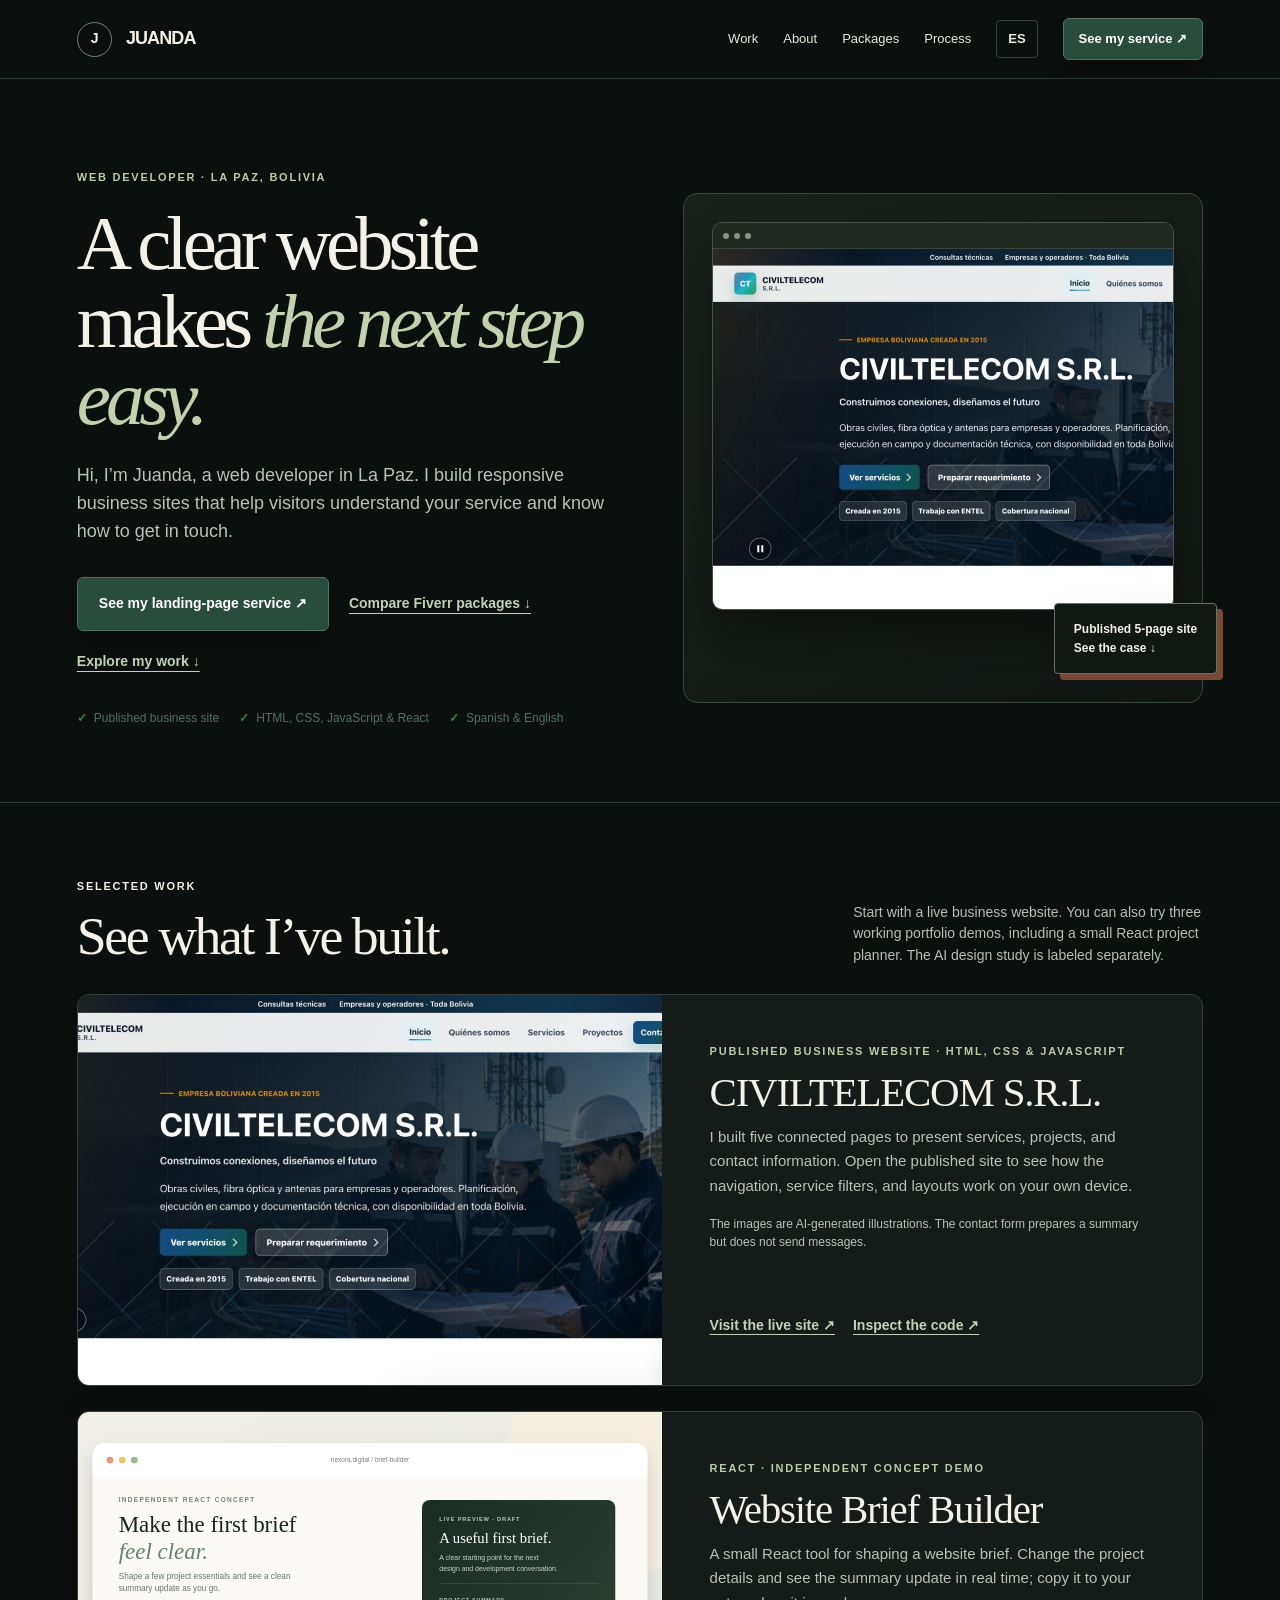
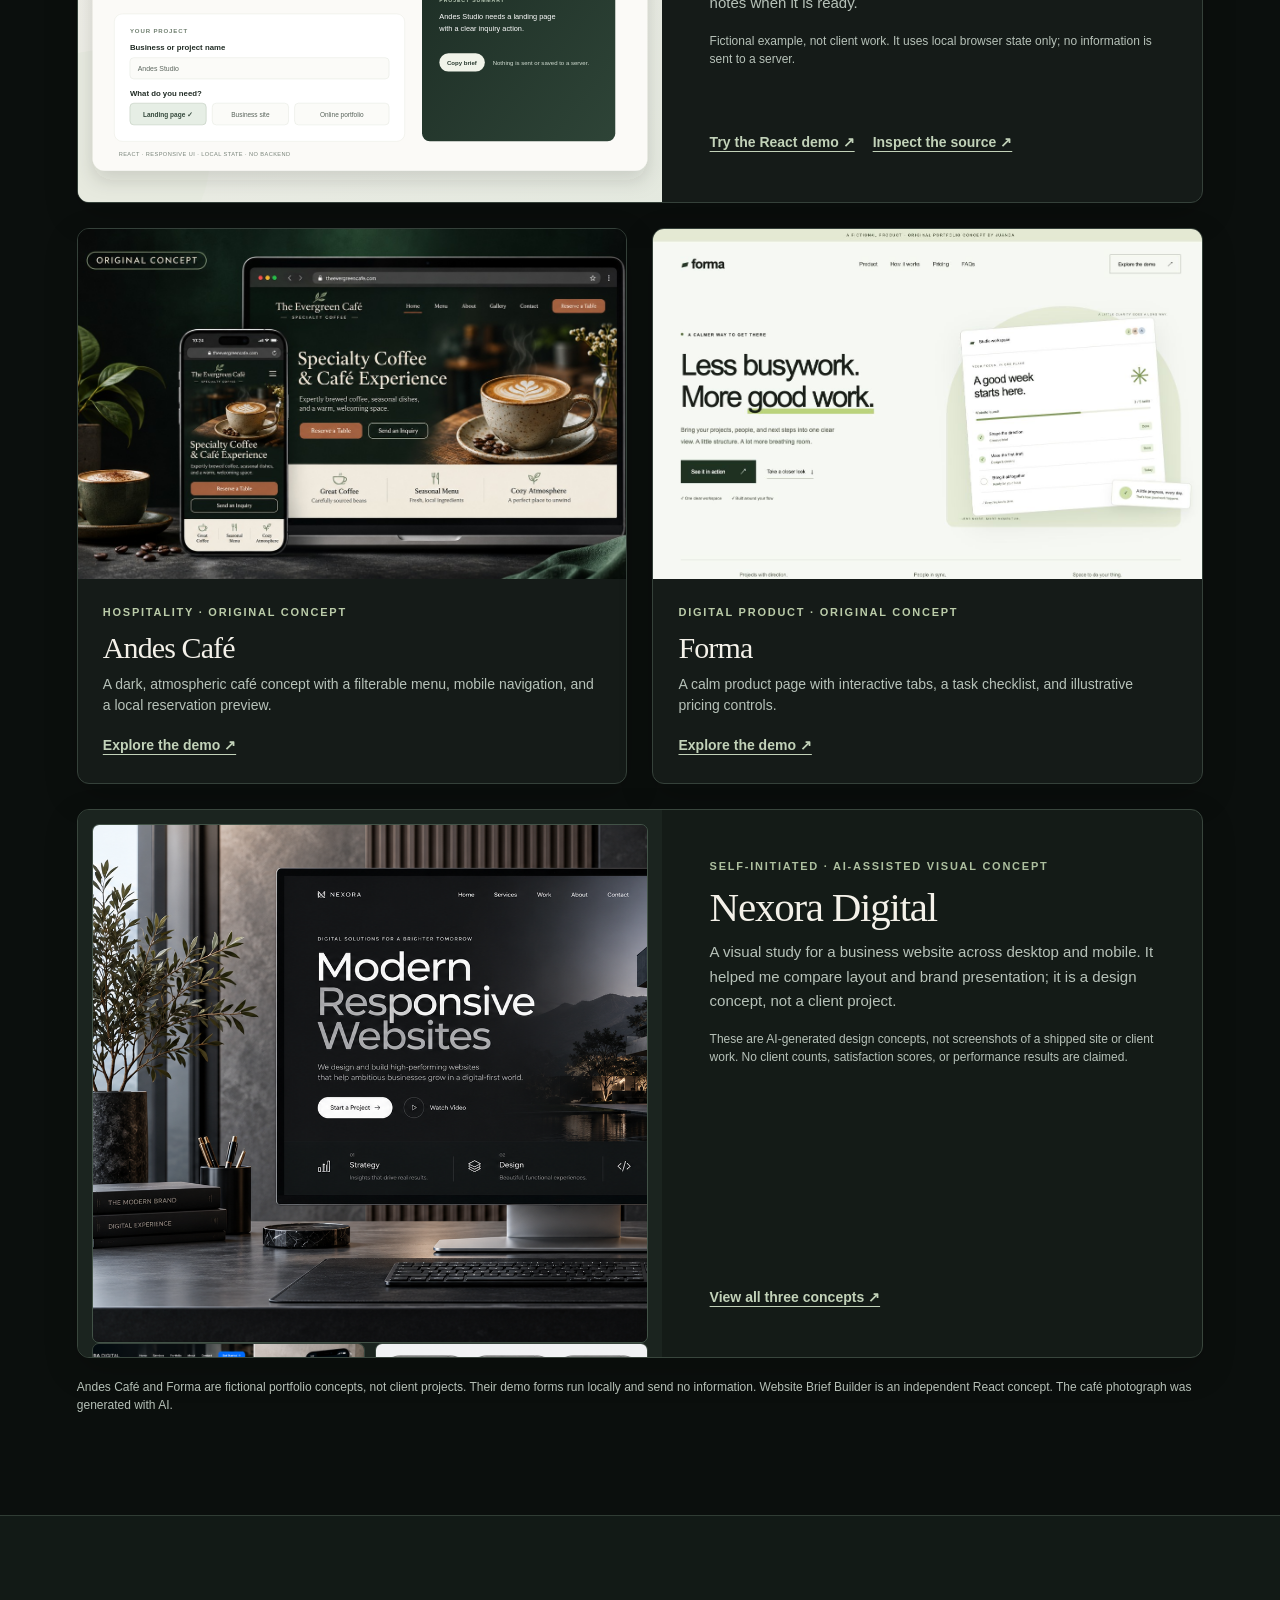
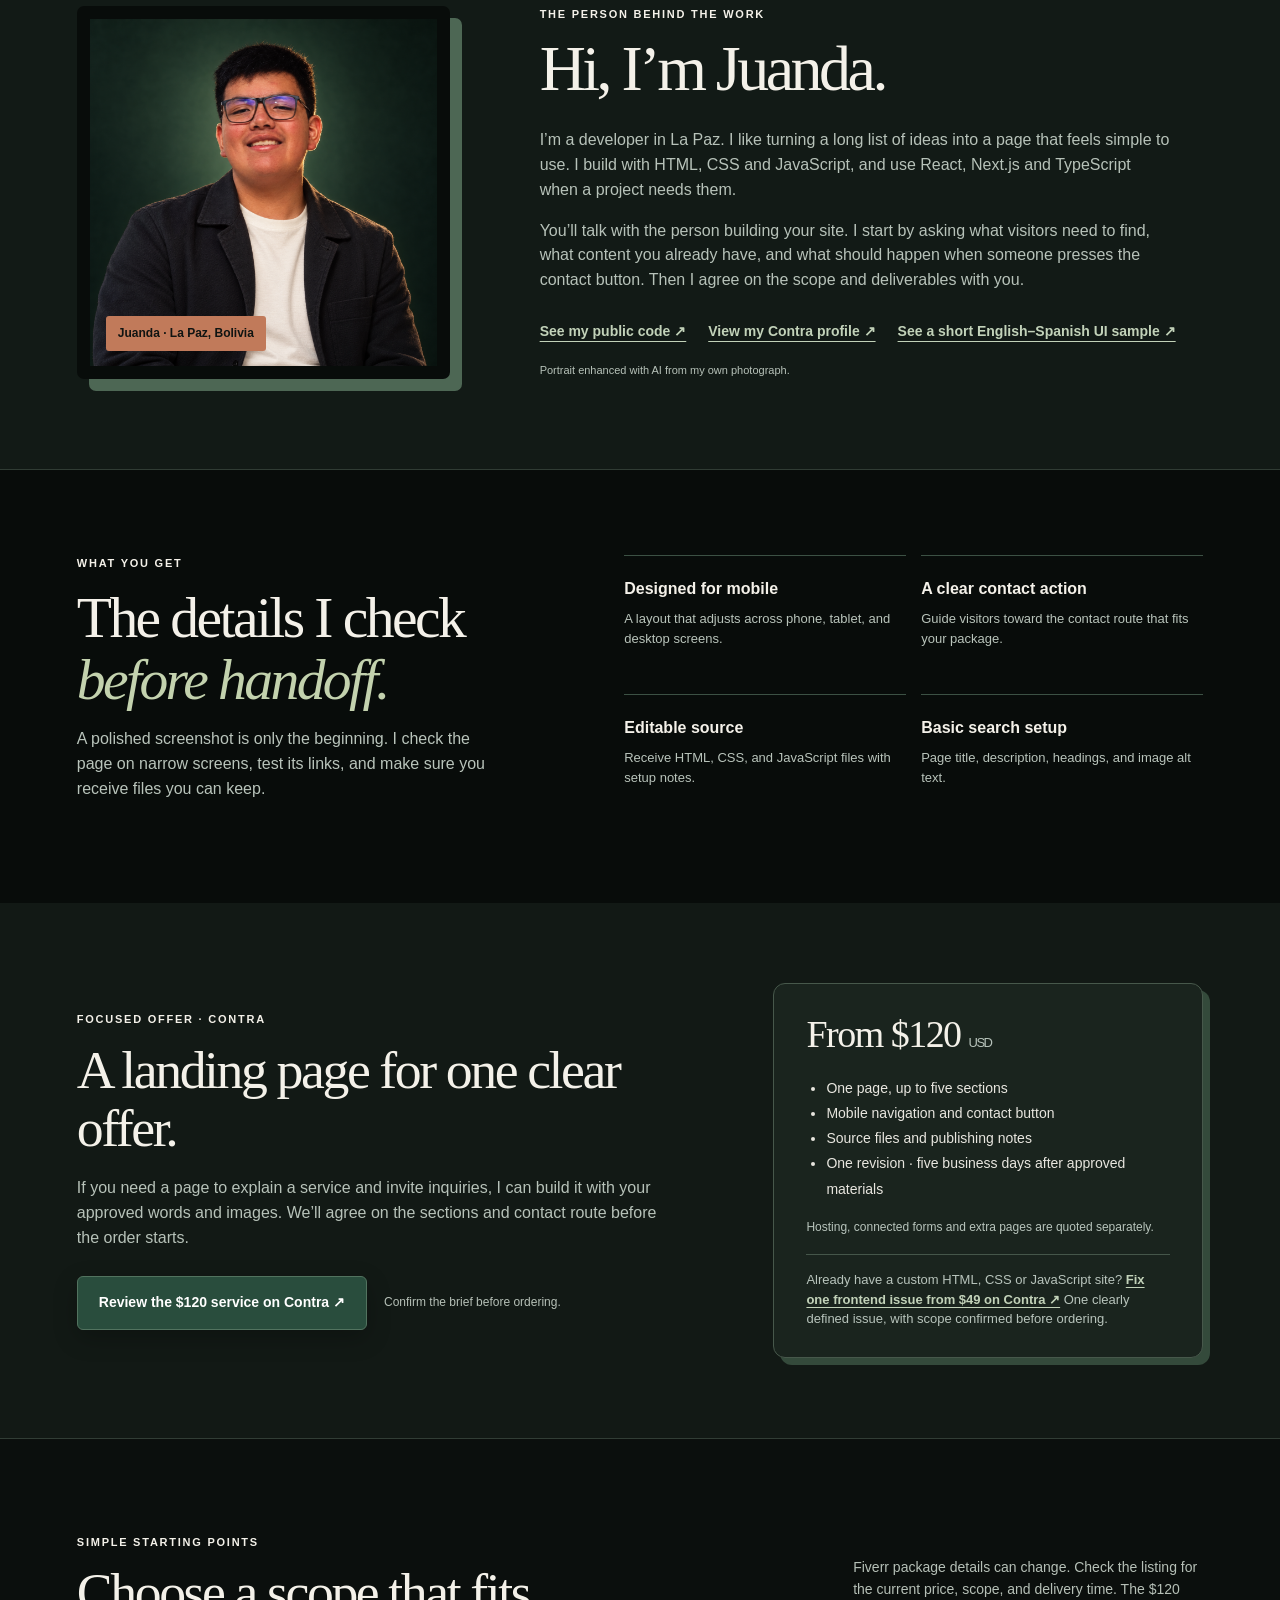
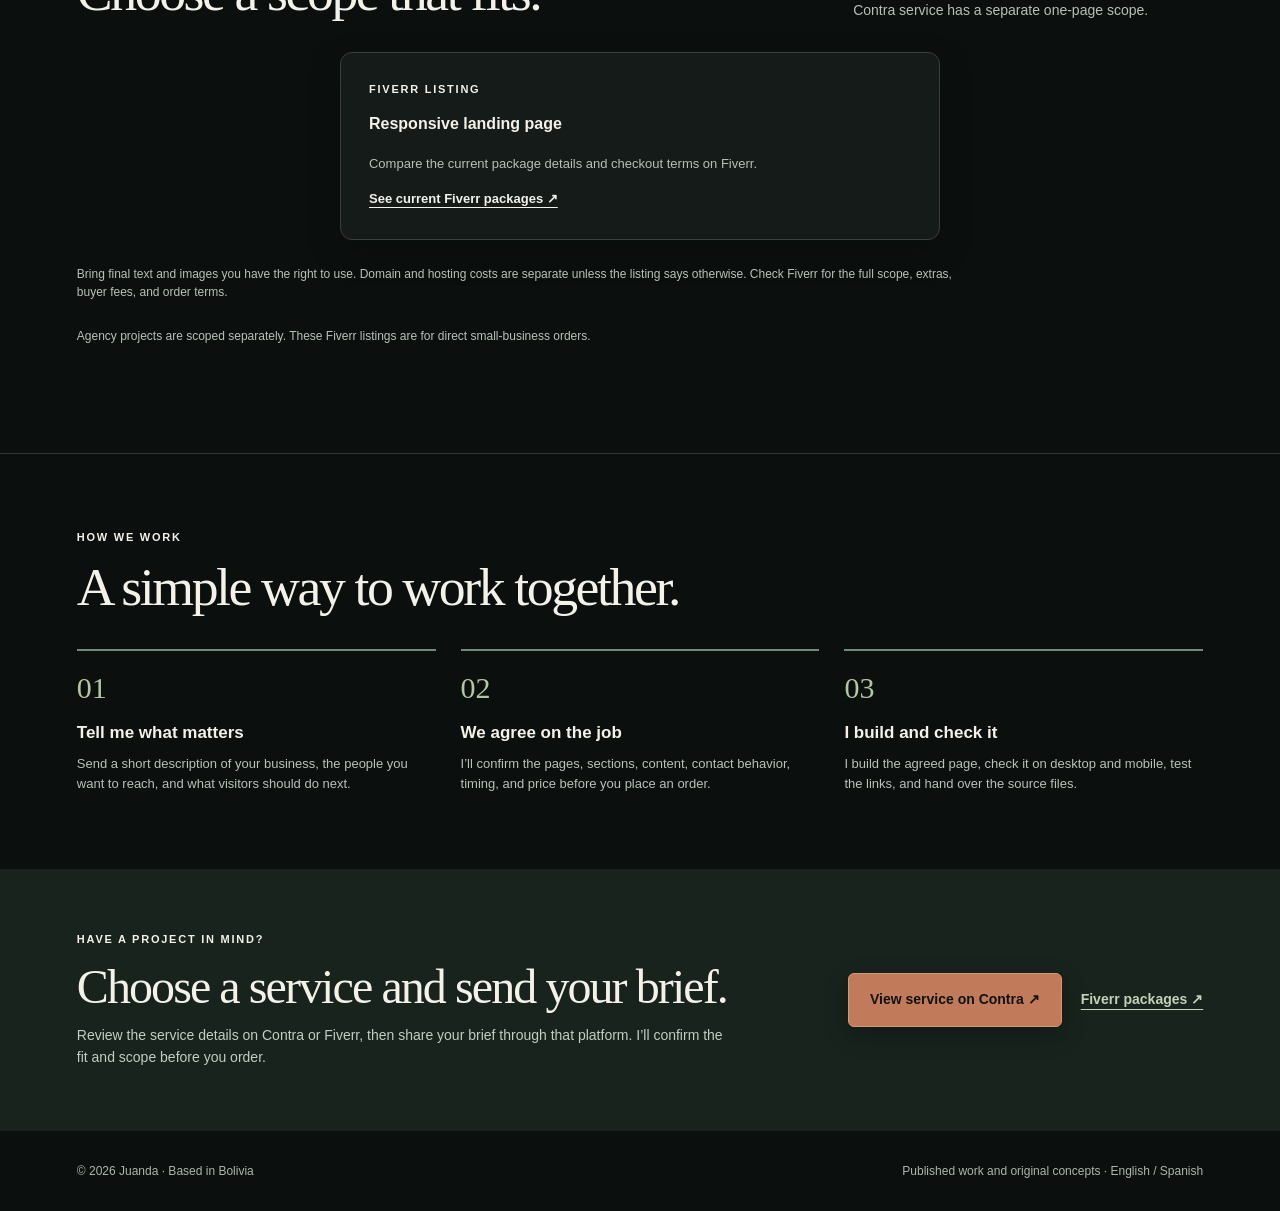
==== commit 3c9b8308: "Add React concept demo to portfolio" ====
--- a/index.html
+++ b/index.html
@@ -4,7 +4,7 @@
   <meta charset="utf-8">
   <meta name="viewport" content="width=device-width,initial-scale=1">
   <meta name="theme-color" content="#0d110f">
-  <meta name="description" content="Meet Juanda, a web developer in Bolivia. Explore a published business website, two original interactive demos, and clear landing-page services.">
+  <meta name="description" content="Meet Juanda, a web developer in Bolivia. Explore a published business website, three original interactive demos including a React concept, and clear landing-page services.">
   <meta property="og:title" content="Juanda | Websites built with care">
   <meta property="og:description" content="Real work, clear scope, and a direct way to talk about your website.">
   <meta property="og:type" content="website">
@@ -21,7 +21,7 @@
   <header><div class="wrap nav"><a class="brand" href="#top"><span>J</span> JUANDA</a><nav class="navlinks" aria-label="Main navigation"><a href="#work">Work</a><a href="#about">About</a><a href="#packages">Packages</a><a href="#process">Process</a><a class="langlink" href="es.html" lang="es" hreflang="es" aria-label="Ver esta página en español">ES</a><a class="smallcta" href="https://contra.com/s/UrWEg67k-custom-responsive-landing-page-or-html-css-and-java-script" target="_blank" rel="noopener noreferrer">See my service ↗</a></nav><details class="mobileNav"><summary>Menu</summary><div class="mobileNavPanel"><a href="#work">Work</a><a href="#about">About</a><a href="#packages">Packages</a><a href="#process">Process</a></div></details></div></header>
   <main id="top">
     <div class="wrap hero"><div><div class="eyebrow">Web developer · La Paz, Bolivia</div><h1>A clear website makes <em>the next step easy.</em></h1><p>Hi, I’m Juanda, a web developer in La Paz. I build responsive business sites that help visitors understand your service and know how to get in touch.</p><div class="actions"><a class="button" href="https://contra.com/s/UrWEg67k-custom-responsive-landing-page-or-html-css-and-java-script" target="_blank" rel="noopener noreferrer">See my landing-page service ↗</a><a class="textlink" href="#packages">Compare Fiverr packages ↓</a><a class="textlink" href="#work">Explore my work ↓</a></div><div class="proof"><span>Published business site</span><span>HTML, CSS, JavaScript &amp; React</span><span>Spanish &amp; English</span></div></div><div class="heroVisual"><div class="window"><div class="windowTop" aria-hidden="true"><i></i><i></i><i></i></div><img src="civiltelecom-site.png" alt="Screenshot of the published CIVILTELECOM business website"></div><div class="visualTag">Published 5-page site<br>See the case ↓</div></div></div>
-    <section class="work" id="work"><div class="wrap"><div class="sectionTop"><div><div class="eyebrow">Selected work</div><h2>See what I’ve built.</h2></div><p>Start with a live business website. You can also try two working portfolio demos. The AI design study is labeled separately.</p></div><div class="projects"><article class="project featuredProject"><a href="https://juanda832.github.io/civiltelecom/" target="_blank" rel="noopener noreferrer" aria-label="Open the published CIVILTELECOM website"><img src="civiltelecom-site.png" loading="lazy" alt="Screenshot of the published CIVILTELECOM home page"></a><div class="projectBody"><div><div class="eyebrow">Published business website · HTML, CSS &amp; JavaScript</div><h3>CIVILTELECOM S.R.L.</h3><p>I built five connected pages to present services, projects, and contact information. Open the published site to see how the navigation, service filters, and layouts work on your own device.</p><p class="demoNote">The images are AI-generated illustrations. The contact form prepares a summary but does not send messages.</p></div><div class="projectLinks"><a href="https://juanda832.github.io/civiltelecom/" target="_blank" rel="noopener noreferrer">Visit the live site ↗</a><a href="https://github.com/juanda832/civiltelecom" target="_blank" rel="noopener noreferrer">Inspect the code ↗</a></div></div></article><article class="project"><a href="andes-cafe/index.html" aria-label="Open Andes Café website concept"><img src="andes-cafe/assets/fiverr-gallery-01-dark.jpg" loading="lazy" alt="Dark responsive website concept for a fictional neighborhood café"></a><div class="projectBody"><div class="eyebrow">Hospitality · Original concept</div><h3>Andes Café</h3><p>A dark, atmospheric café concept with a filterable menu, mobile navigation, and a local reservation preview.</p><a href="andes-cafe/index.html">Explore the demo ↗</a></div></article><article class="project"><a href="flowdesk/index.html" aria-label="Open Forma website concept"><img src="flowdesk/desktop.png" loading="lazy" alt="Forma software landing page concept preview"></a><div class="projectBody"><div class="eyebrow">Digital product · Original concept</div><h3>Forma</h3><p>A calm product page with interactive tabs, a task checklist, and illustrative pricing controls.</p><a href="flowdesk/index.html">Explore the demo ↗</a></div></article><article class="project featuredProject mediaProject nexoraProject"><a class="mediaGrid" href="https://contra.com/p/MmWRYMLc-nexora-digital-ai-assisted-web-design-concepts" target="_blank" rel="noopener noreferrer" aria-label="View Nexora Digital AI-assisted design concept on Contra"><img class="mediaMain" src="nexora-desktop-concept.png" loading="lazy" alt="AI-assisted desktop design mockup for Nexora Digital"><span class="mediaThumbs"><img src="nexora-responsive-concept.png" loading="lazy" alt="AI-assisted responsive design mockup"><img src="nexora-mobile-concept.png" loading="lazy" alt="AI-assisted mobile design mockup"></span></a><div class="projectBody"><div><div class="eyebrow">Self-initiated · AI-assisted visual concept</div><h3>Nexora Digital</h3><p>A visual study for a business website across desktop and mobile. It helped me compare layout and brand presentation; it is a design concept, not a client project.</p><p class="demoNote">These are AI-generated design concepts, not screenshots of a shipped site or client work. No client counts, satisfaction scores, or performance results are claimed.</p></div><div class="projectLinks"><a href="https://contra.com/p/MmWRYMLc-nexora-digital-ai-assisted-web-design-concepts" target="_blank" rel="noopener noreferrer">View all three concepts ↗</a></div></div></article></div><p class="demoNote">Andes Café and Forma are fictional portfolio concepts, not client projects. Their demo forms run locally and send no information. The café photograph was generated with AI.</p></div></section>
+    <section class="work" id="work"><div class="wrap"><div class="sectionTop"><div><div class="eyebrow">Selected work</div><h2>See what I’ve built.</h2></div><p>Start with a live business website. You can also try three working portfolio demos, including a small React project planner. The AI design study is labeled separately.</p></div><div class="projects"><article class="project featuredProject"><a href="https://juanda832.github.io/civiltelecom/" target="_blank" rel="noopener noreferrer" aria-label="Open the published CIVILTELECOM website"><img src="civiltelecom-site.png" loading="lazy" alt="Screenshot of the published CIVILTELECOM home page"></a><div class="projectBody"><div><div class="eyebrow">Published business website · HTML, CSS &amp; JavaScript</div><h3>CIVILTELECOM S.R.L.</h3><p>I built five connected pages to present services, projects, and contact information. Open the published site to see how the navigation, service filters, and layouts work on your own device.</p><p class="demoNote">The images are AI-generated illustrations. The contact form prepares a summary but does not send messages.</p></div><div class="projectLinks"><a href="https://juanda832.github.io/civiltelecom/" target="_blank" rel="noopener noreferrer">Visit the live site ↗</a><a href="https://github.com/juanda832/civiltelecom" target="_blank" rel="noopener noreferrer">Inspect the code ↗</a></div></div></article><article class="project featuredProject"><a href="react-brief-builder/" aria-label="Open the React Website Brief Builder concept demo"><img src="react-brief-builder/preview.svg" loading="lazy" alt="Preview of the React Website Brief Builder, with a project form and live summary"></a><div class="projectBody"><div><div class="eyebrow">React · Independent concept demo</div><h3>Website Brief Builder</h3><p>A small React tool for shaping a website brief. Change the project details and see the summary update in real time; copy it to your notes when it is ready.</p><p class="demoNote">Fictional example, not client work. It uses local browser state only; no information is sent to a server.</p></div><div class="projectLinks"><a href="react-brief-builder/">Try the React demo ↗</a><a href="https://github.com/juanda832/juanda832.github.io/tree/main/react-brief-builder" target="_blank" rel="noopener noreferrer">Inspect the source ↗</a></div></div></article><article class="project"><a href="andes-cafe/index.html" aria-label="Open Andes Café website concept"><img src="andes-cafe/assets/fiverr-gallery-01-dark.jpg" loading="lazy" alt="Dark responsive website concept for a fictional neighborhood café"></a><div class="projectBody"><div class="eyebrow">Hospitality · Original concept</div><h3>Andes Café</h3><p>A dark, atmospheric café concept with a filterable menu, mobile navigation, and a local reservation preview.</p><a href="andes-cafe/index.html">Explore the demo ↗</a></div></article><article class="project"><a href="flowdesk/index.html" aria-label="Open Forma website concept"><img src="flowdesk/desktop.png" loading="lazy" alt="Forma software landing page concept preview"></a><div class="projectBody"><div class="eyebrow">Digital product · Original concept</div><h3>Forma</h3><p>A calm product page with interactive tabs, a task checklist, and illustrative pricing controls.</p><a href="flowdesk/index.html">Explore the demo ↗</a></div></article><article class="project featuredProject mediaProject nexoraProject"><a class="mediaGrid" href="https://contra.com/p/MmWRYMLc-nexora-digital-ai-assisted-web-design-concepts" target="_blank" rel="noopener noreferrer" aria-label="View Nexora Digital AI-assisted design concept on Contra"><img class="mediaMain" src="nexora-desktop-concept.png" loading="lazy" alt="AI-assisted desktop design mockup for Nexora Digital"><span class="mediaThumbs"><img src="nexora-responsive-concept.png" loading="lazy" alt="AI-assisted responsive design mockup"><img src="nexora-mobile-concept.png" loading="lazy" alt="AI-assisted mobile design mockup"></span></a><div class="projectBody"><div><div class="eyebrow">Self-initiated · AI-assisted visual concept</div><h3>Nexora Digital</h3><p>A visual study for a business website across desktop and mobile. It helped me compare layout and brand presentation; it is a design concept, not a client project.</p><p class="demoNote">These are AI-generated design concepts, not screenshots of a shipped site or client work. No client counts, satisfaction scores, or performance results are claimed.</p></div><div class="projectLinks"><a href="https://contra.com/p/MmWRYMLc-nexora-digital-ai-assisted-web-design-concepts" target="_blank" rel="noopener noreferrer">View all three concepts ↗</a></div></div></article></div><p class="demoNote">Andes Café and Forma are fictional portfolio concepts, not client projects. Their demo forms run locally and send no information. Website Brief Builder is an independent React concept. The café photograph was generated with AI.</p></div></section>
     <section class="about" id="about" aria-labelledby="about-title"><div class="wrap aboutGrid"><div class="portraitFrame"><img src="juanda-portrait.png" loading="lazy" alt="AI-enhanced portrait based on Juanda's own photo"><span>Juanda · La Paz, Bolivia</span></div><div class="aboutCopy"><div class="eyebrow">The person behind the work</div><h2 id="about-title">Hi, I’m Juanda.</h2><p>I’m a developer in La Paz. I like turning a long list of ideas into a page that feels simple to use. I build with HTML, CSS and JavaScript, and use React, Next.js and TypeScript when a project needs them.</p><p>You’ll talk with the person building your site. I start by asking what visitors need to find, what content you already have, and what should happen when someone presses the contact button. Then I agree on the scope and deliverables with you.</p><div class="aboutLinks"><a href="https://github.com/juanda832" target="_blank" rel="noopener noreferrer">See my public code ↗</a><a href="https://contra.com/juan_daniel_marin_penal_8fpiqvfy/work" target="_blank" rel="noopener noreferrer">View my Contra profile ↗</a><a href="localization-sample.pdf" target="_blank" rel="noopener noreferrer">See a short English–Spanish UI sample ↗</a></div><p class="demoNote">Portrait enhanced with AI from my own photograph.</p></div></div></section>
 
     <section class="value"><div class="wrap valueGrid"><div><div class="eyebrow">What you get</div><h2>The details I check <em>before handoff.</em></h2><p>A polished screenshot is only the beginning. I check the page on narrow screens, test its links, and make sure you receive files you can keep.</p></div><div class="featureList"><div class="feature"><strong>Designed for mobile</strong><span>A layout that adjusts across phone, tablet, and desktop screens.</span></div><div class="feature"><strong>A clear contact action</strong><span>Guide visitors toward the contact route that fits your package.</span></div><div class="feature"><strong>Editable source</strong><span>Receive HTML, CSS, and JavaScript files with setup notes.</span></div><div class="feature"><strong>Basic search setup</strong><span>Page title, description, headings, and image alt text.</span></div></div></div></section>
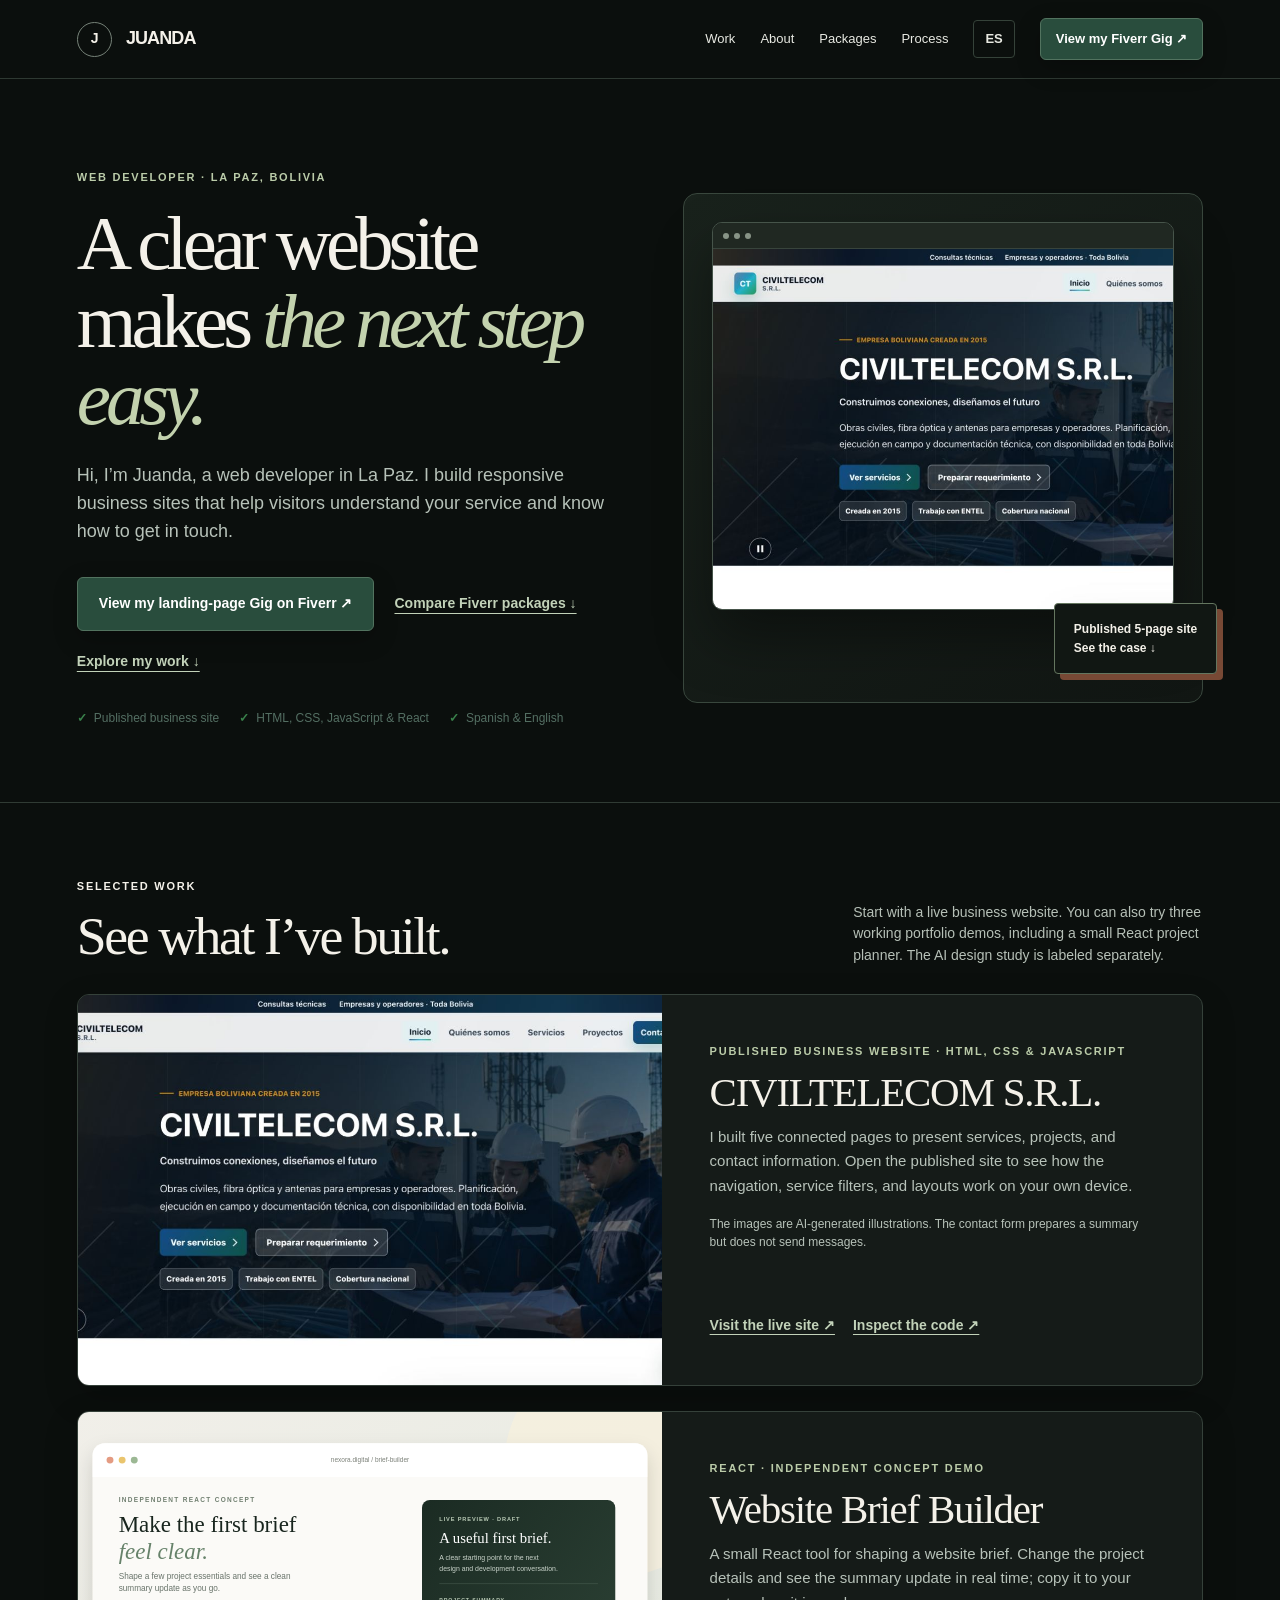
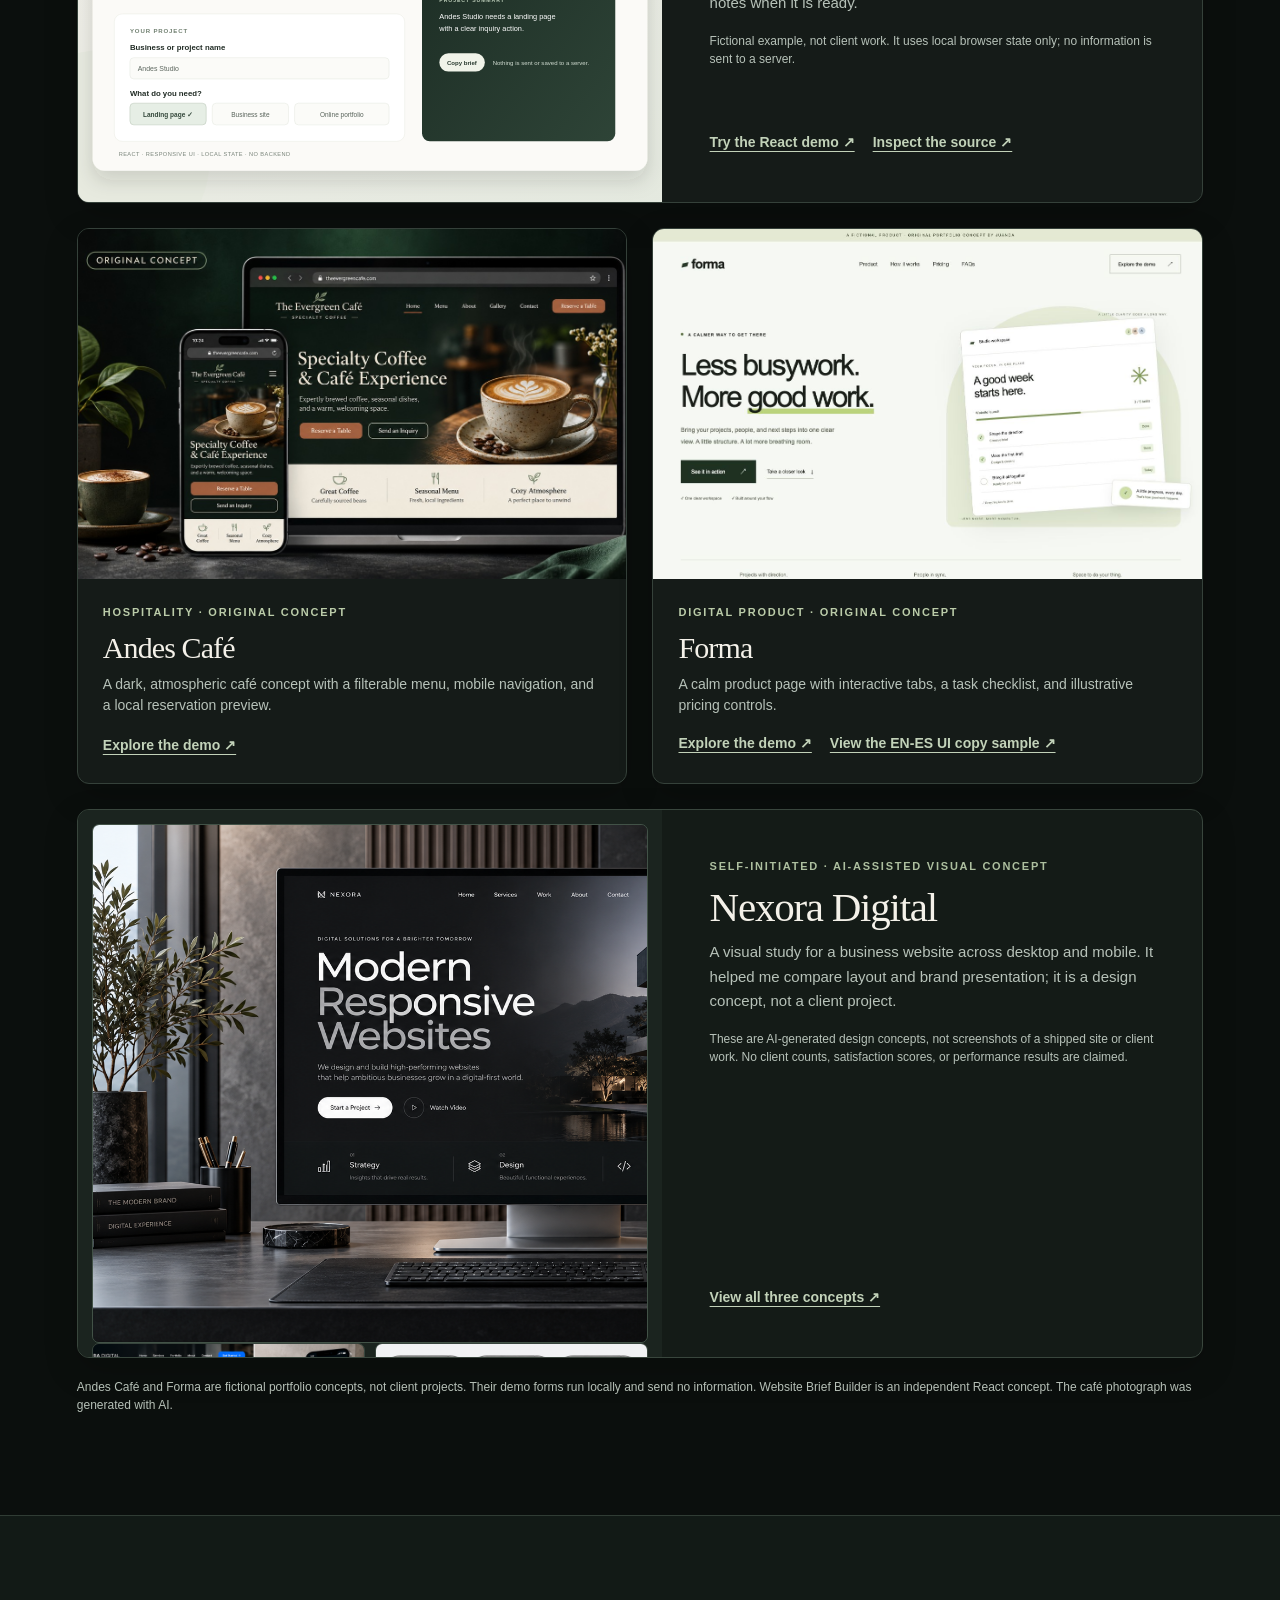
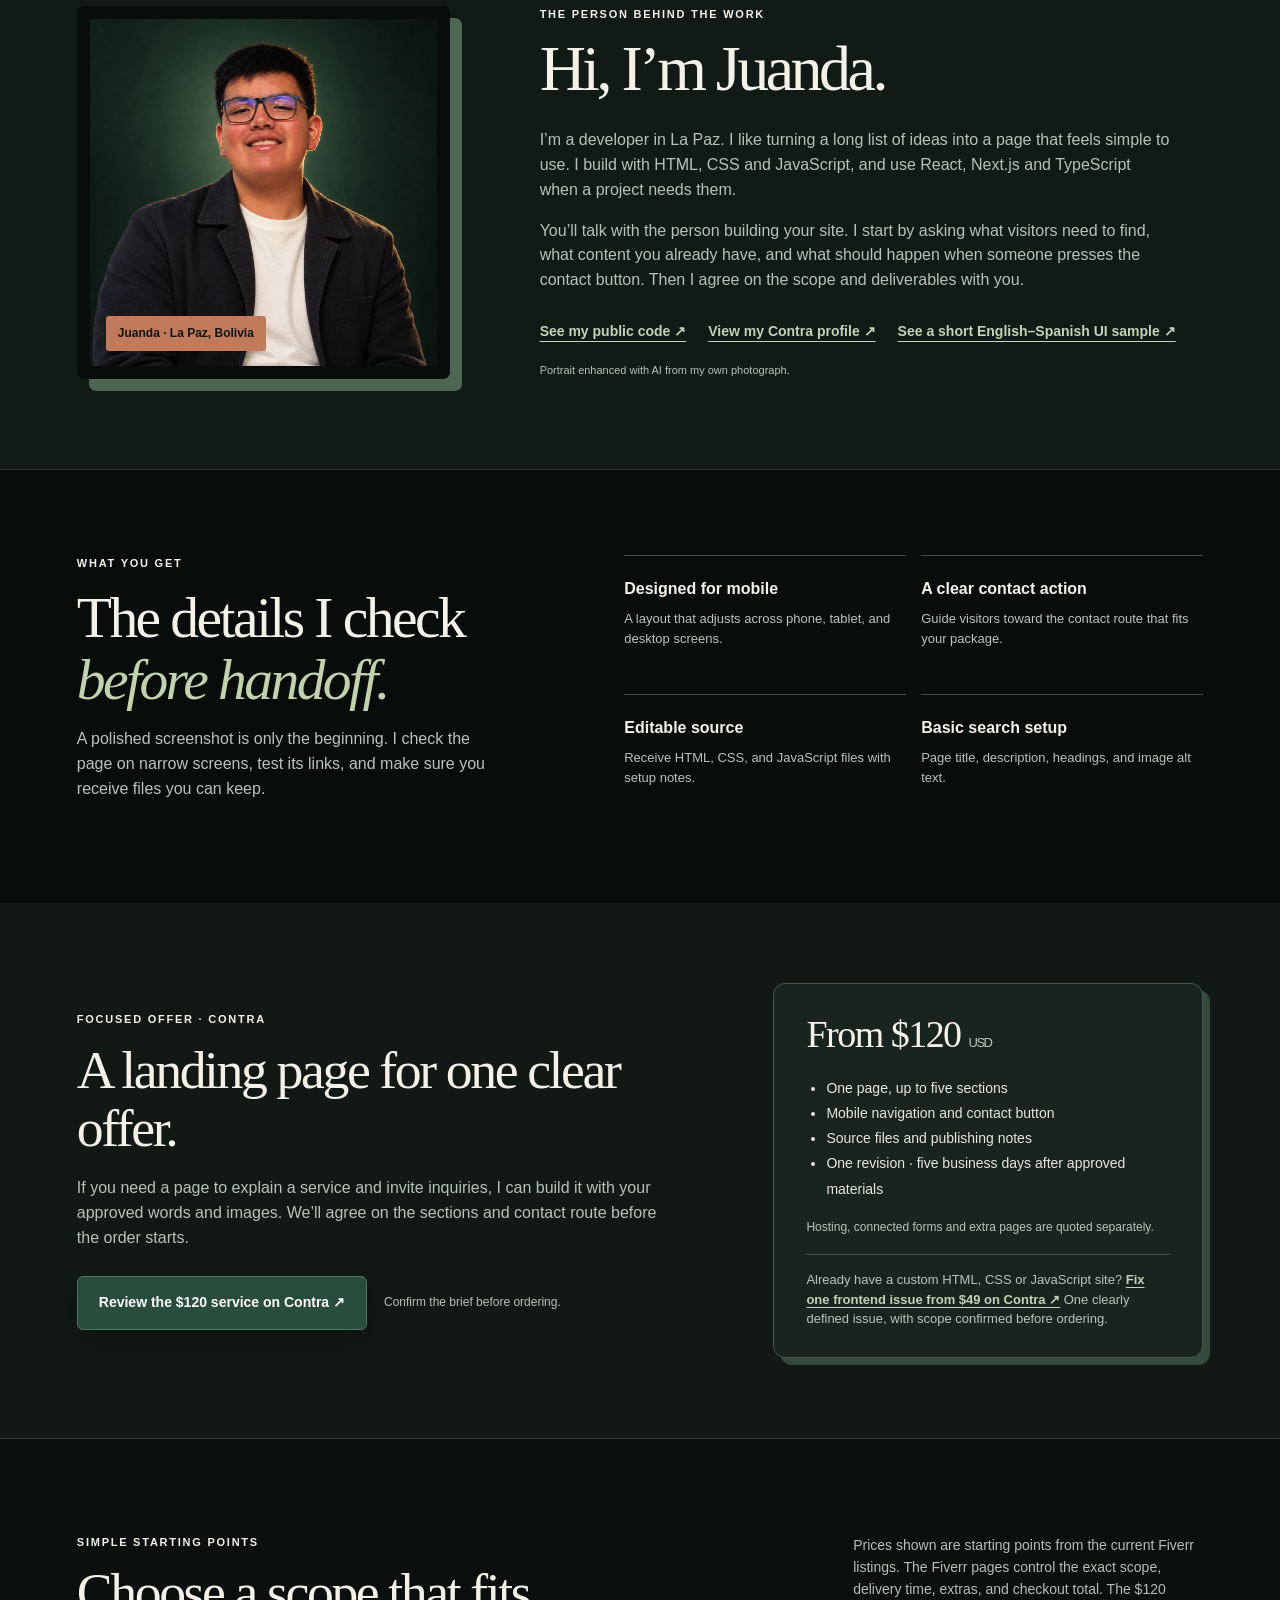
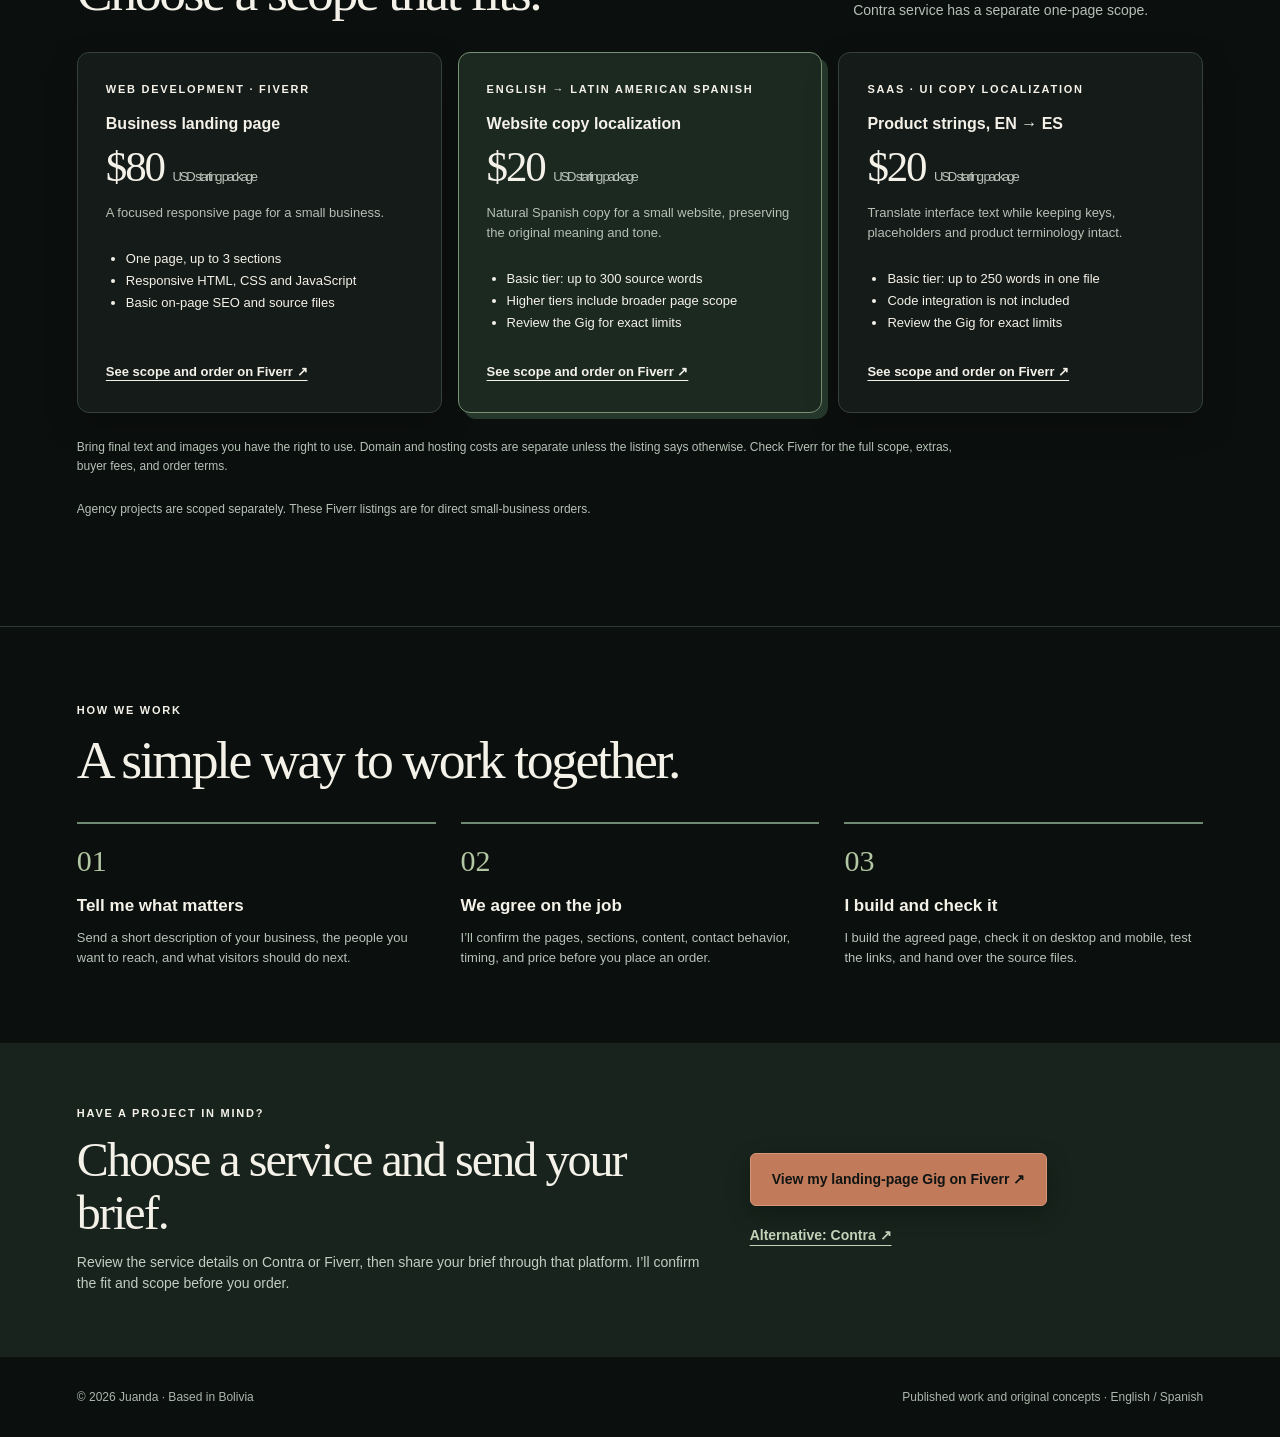
==== commit c6b2e5eb: "Polish service offers and add localization sample" ====
--- a/index.html
+++ b/index.html
@@ -18,16 +18,17 @@
   <link rel="stylesheet" href="style.css">
 </head>
 <body>
-  <header><div class="wrap nav"><a class="brand" href="#top"><span>J</span> JUANDA</a><nav class="navlinks" aria-label="Main navigation"><a href="#work">Work</a><a href="#about">About</a><a href="#packages">Packages</a><a href="#process">Process</a><a class="langlink" href="es.html" lang="es" hreflang="es" aria-label="Ver esta página en español">ES</a><a class="smallcta" href="https://contra.com/s/UrWEg67k-custom-responsive-landing-page-or-html-css-and-java-script" target="_blank" rel="noopener noreferrer">See my service ↗</a></nav><details class="mobileNav"><summary>Menu</summary><div class="mobileNavPanel"><a href="#work">Work</a><a href="#about">About</a><a href="#packages">Packages</a><a href="#process">Process</a></div></details></div></header>
+  <header><div class="wrap nav"><a class="brand" href="#top"><span>J</span> JUANDA</a><nav class="navlinks" aria-label="Main navigation"><a href="#work">Work</a><a href="#about">About</a><a href="#packages">Packages</a><a href="#process">Process</a><a class="langlink" href="es.html" lang="es" hreflang="es" aria-label="Ver esta página en español">ES</a><a class="smallcta" href="https://www.fiverr.com/juanda812/build-a-responsive-landing-page-for-your-small-business" target="_blank" rel="noopener noreferrer">View my Fiverr Gig ↗</a></nav><details class="mobileNav"><summary>Menu</summary><div class="mobileNavPanel"><a href="#work">Work</a><a href="#about">About</a><a href="#packages">Packages</a><a href="#process">Process</a></div></details></div></header>
   <main id="top">
-    <div class="wrap hero"><div><div class="eyebrow">Web developer · La Paz, Bolivia</div><h1>A clear website makes <em>the next step easy.</em></h1><p>Hi, I’m Juanda, a web developer in La Paz. I build responsive business sites that help visitors understand your service and know how to get in touch.</p><div class="actions"><a class="button" href="https://contra.com/s/UrWEg67k-custom-responsive-landing-page-or-html-css-and-java-script" target="_blank" rel="noopener noreferrer">See my landing-page service ↗</a><a class="textlink" href="#packages">Compare Fiverr packages ↓</a><a class="textlink" href="#work">Explore my work ↓</a></div><div class="proof"><span>Published business site</span><span>HTML, CSS, JavaScript &amp; React</span><span>Spanish &amp; English</span></div></div><div class="heroVisual"><div class="window"><div class="windowTop" aria-hidden="true"><i></i><i></i><i></i></div><img src="civiltelecom-site.png" alt="Screenshot of the published CIVILTELECOM business website"></div><div class="visualTag">Published 5-page site<br>See the case ↓</div></div></div>
-    <section class="work" id="work"><div class="wrap"><div class="sectionTop"><div><div class="eyebrow">Selected work</div><h2>See what I’ve built.</h2></div><p>Start with a live business website. You can also try three working portfolio demos, including a small React project planner. The AI design study is labeled separately.</p></div><div class="projects"><article class="project featuredProject"><a href="https://juanda832.github.io/civiltelecom/" target="_blank" rel="noopener noreferrer" aria-label="Open the published CIVILTELECOM website"><img src="civiltelecom-site.png" loading="lazy" alt="Screenshot of the published CIVILTELECOM home page"></a><div class="projectBody"><div><div class="eyebrow">Published business website · HTML, CSS &amp; JavaScript</div><h3>CIVILTELECOM S.R.L.</h3><p>I built five connected pages to present services, projects, and contact information. Open the published site to see how the navigation, service filters, and layouts work on your own device.</p><p class="demoNote">The images are AI-generated illustrations. The contact form prepares a summary but does not send messages.</p></div><div class="projectLinks"><a href="https://juanda832.github.io/civiltelecom/" target="_blank" rel="noopener noreferrer">Visit the live site ↗</a><a href="https://github.com/juanda832/civiltelecom" target="_blank" rel="noopener noreferrer">Inspect the code ↗</a></div></div></article><article class="project featuredProject"><a href="react-brief-builder/" aria-label="Open the React Website Brief Builder concept demo"><img src="react-brief-builder/preview.svg" loading="lazy" alt="Preview of the React Website Brief Builder, with a project form and live summary"></a><div class="projectBody"><div><div class="eyebrow">React · Independent concept demo</div><h3>Website Brief Builder</h3><p>A small React tool for shaping a website brief. Change the project details and see the summary update in real time; copy it to your notes when it is ready.</p><p class="demoNote">Fictional example, not client work. It uses local browser state only; no information is sent to a server.</p></div><div class="projectLinks"><a href="react-brief-builder/">Try the React demo ↗</a><a href="https://github.com/juanda832/juanda832.github.io/tree/main/react-brief-builder" target="_blank" rel="noopener noreferrer">Inspect the source ↗</a></div></div></article><article class="project"><a href="andes-cafe/index.html" aria-label="Open Andes Café website concept"><img src="andes-cafe/assets/fiverr-gallery-01-dark.jpg" loading="lazy" alt="Dark responsive website concept for a fictional neighborhood café"></a><div class="projectBody"><div class="eyebrow">Hospitality · Original concept</div><h3>Andes Café</h3><p>A dark, atmospheric café concept with a filterable menu, mobile navigation, and a local reservation preview.</p><a href="andes-cafe/index.html">Explore the demo ↗</a></div></article><article class="project"><a href="flowdesk/index.html" aria-label="Open Forma website concept"><img src="flowdesk/desktop.png" loading="lazy" alt="Forma software landing page concept preview"></a><div class="projectBody"><div class="eyebrow">Digital product · Original concept</div><h3>Forma</h3><p>A calm product page with interactive tabs, a task checklist, and illustrative pricing controls.</p><a href="flowdesk/index.html">Explore the demo ↗</a></div></article><article class="project featuredProject mediaProject nexoraProject"><a class="mediaGrid" href="https://contra.com/p/MmWRYMLc-nexora-digital-ai-assisted-web-design-concepts" target="_blank" rel="noopener noreferrer" aria-label="View Nexora Digital AI-assisted design concept on Contra"><img class="mediaMain" src="nexora-desktop-concept.png" loading="lazy" alt="AI-assisted desktop design mockup for Nexora Digital"><span class="mediaThumbs"><img src="nexora-responsive-concept.png" loading="lazy" alt="AI-assisted responsive design mockup"><img src="nexora-mobile-concept.png" loading="lazy" alt="AI-assisted mobile design mockup"></span></a><div class="projectBody"><div><div class="eyebrow">Self-initiated · AI-assisted visual concept</div><h3>Nexora Digital</h3><p>A visual study for a business website across desktop and mobile. It helped me compare layout and brand presentation; it is a design concept, not a client project.</p><p class="demoNote">These are AI-generated design concepts, not screenshots of a shipped site or client work. No client counts, satisfaction scores, or performance results are claimed.</p></div><div class="projectLinks"><a href="https://contra.com/p/MmWRYMLc-nexora-digital-ai-assisted-web-design-concepts" target="_blank" rel="noopener noreferrer">View all three concepts ↗</a></div></div></article></div><p class="demoNote">Andes Café and Forma are fictional portfolio concepts, not client projects. Their demo forms run locally and send no information. Website Brief Builder is an independent React concept. The café photograph was generated with AI.</p></div></section>
+    <div class="wrap hero"><div><div class="eyebrow">Web developer · La Paz, Bolivia</div><h1>A clear website makes <em>the next step easy.</em></h1><p>Hi, I’m Juanda, a web developer in La Paz. I build responsive business sites that help visitors understand your service and know how to get in touch.</p><div class="actions"><a class="button" href="https://www.fiverr.com/juanda812/build-a-responsive-landing-page-for-your-small-business" target="_blank" rel="noopener noreferrer">View my landing-page Gig on Fiverr ↗</a><a class="textlink" href="#packages">Compare Fiverr packages ↓</a><a class="textlink" href="#work">Explore my work ↓</a></div><div class="proof"><span>Published business site</span><span>HTML, CSS, JavaScript &amp; React</span><span>Spanish &amp; English</span></div></div><div class="heroVisual"><div class="window"><div class="windowTop" aria-hidden="true"><i></i><i></i><i></i></div><img src="civiltelecom-site.png" alt="Screenshot of the published CIVILTELECOM business website"></div><div class="visualTag">Published 5-page site<br>See the case ↓</div></div></div>
+    <section class="work" id="work"><div class="wrap"><div class="sectionTop"><div><div class="eyebrow">Selected work</div><h2>See what I’ve built.</h2></div><p>Start with a live business website. You can also try three working portfolio demos, including a small React project planner. The AI design study is labeled separately.</p></div><div class="projects"><article class="project featuredProject"><a href="https://juanda832.github.io/civiltelecom/" target="_blank" rel="noopener noreferrer" aria-label="Open the published CIVILTELECOM website"><img src="civiltelecom-site.png" loading="lazy" alt="Screenshot of the published CIVILTELECOM home page"></a><div class="projectBody"><div><div class="eyebrow">Published business website · HTML, CSS &amp; JavaScript</div><h3>CIVILTELECOM S.R.L.</h3><p>I built five connected pages to present services, projects, and contact information. Open the published site to see how the navigation, service filters, and layouts work on your own device.</p><p class="demoNote">The images are AI-generated illustrations. The contact form prepares a summary but does not send messages.</p></div><div class="projectLinks"><a href="https://juanda832.github.io/civiltelecom/" target="_blank" rel="noopener noreferrer">Visit the live site ↗</a><a href="https://github.com/juanda832/civiltelecom" target="_blank" rel="noopener noreferrer">Inspect the code ↗</a></div></div></article><article class="project featuredProject"><a href="react-brief-builder/" aria-label="Open the React Website Brief Builder concept demo"><img src="react-brief-builder/preview.svg" loading="lazy" alt="Preview of the React Website Brief Builder, with a project form and live summary"></a><div class="projectBody"><div><div class="eyebrow">React · Independent concept demo</div><h3>Website Brief Builder</h3><p>A small React tool for shaping a website brief. Change the project details and see the summary update in real time; copy it to your notes when it is ready.</p><p class="demoNote">Fictional example, not client work. It uses local browser state only; no information is sent to a server.</p></div><div class="projectLinks"><a href="react-brief-builder/">Try the React demo ↗</a><a href="https://github.com/juanda832/juanda832.github.io/tree/main/react-brief-builder" target="_blank" rel="noopener noreferrer">Inspect the source ↗</a></div></div></article><article class="project"><a href="andes-cafe/index.html" aria-label="Open Andes Café website concept"><img src="andes-cafe/assets/fiverr-gallery-01-dark.jpg" loading="lazy" alt="Dark responsive website concept for a fictional neighborhood café"></a><div class="projectBody"><div class="eyebrow">Hospitality · Original concept</div><h3>Andes Café</h3><p>A dark, atmospheric café concept with a filterable menu, mobile navigation, and a local reservation preview.</p><a href="andes-cafe/index.html">Explore the demo ↗</a></div></article><article class="project"><a href="flowdesk/index.html" aria-label="Open Forma website concept"><img src="flowdesk/desktop.png" loading="lazy" alt="Forma software landing page concept preview"></a><div class="projectBody"><div class="eyebrow">Digital product · Original concept</div><h3>Forma</h3><p>A calm product page with interactive tabs, a task checklist, and illustrative pricing controls.</p><div class="projectLinks"><a href="flowdesk/index.html">Explore the demo ↗</a><a href="saas-ui-localization-sample.pdf" target="_blank" rel="noopener noreferrer">View the EN-ES UI copy sample ↗</a></div></div></article><article class="project featuredProject mediaProject nexoraProject"><a class="mediaGrid" href="https://contra.com/p/MmWRYMLc-nexora-digital-ai-assisted-web-design-concepts" target="_blank" rel="noopener noreferrer" aria-label="View Nexora Digital AI-assisted design concept on Contra"><img class="mediaMain" src="nexora-desktop-concept.png" loading="lazy" alt="AI-assisted desktop design mockup for Nexora Digital"><span class="mediaThumbs"><img src="nexora-responsive-concept.png" loading="lazy" alt="AI-assisted responsive design mockup"><img src="nexora-mobile-concept.png" loading="lazy" alt="AI-assisted mobile design mockup"></span></a><div class="projectBody"><div><div class="eyebrow">Self-initiated · AI-assisted visual concept</div><h3>Nexora Digital</h3><p>A visual study for a business website across desktop and mobile. It helped me compare layout and brand presentation; it is a design concept, not a client project.</p><p class="demoNote">These are AI-generated design concepts, not screenshots of a shipped site or client work. No client counts, satisfaction scores, or performance results are claimed.</p></div><div class="projectLinks"><a href="https://contra.com/p/MmWRYMLc-nexora-digital-ai-assisted-web-design-concepts" target="_blank" rel="noopener noreferrer">View all three concepts ↗</a></div></div></article></div><p class="demoNote">Andes Café and Forma are fictional portfolio concepts, not client projects. Their demo forms run locally and send no information. Website Brief Builder is an independent React concept. The café photograph was generated with AI.</p></div></section>
     <section class="about" id="about" aria-labelledby="about-title"><div class="wrap aboutGrid"><div class="portraitFrame"><img src="juanda-portrait.png" loading="lazy" alt="AI-enhanced portrait based on Juanda's own photo"><span>Juanda · La Paz, Bolivia</span></div><div class="aboutCopy"><div class="eyebrow">The person behind the work</div><h2 id="about-title">Hi, I’m Juanda.</h2><p>I’m a developer in La Paz. I like turning a long list of ideas into a page that feels simple to use. I build with HTML, CSS and JavaScript, and use React, Next.js and TypeScript when a project needs them.</p><p>You’ll talk with the person building your site. I start by asking what visitors need to find, what content you already have, and what should happen when someone presses the contact button. Then I agree on the scope and deliverables with you.</p><div class="aboutLinks"><a href="https://github.com/juanda832" target="_blank" rel="noopener noreferrer">See my public code ↗</a><a href="https://contra.com/juan_daniel_marin_penal_8fpiqvfy/work" target="_blank" rel="noopener noreferrer">View my Contra profile ↗</a><a href="localization-sample.pdf" target="_blank" rel="noopener noreferrer">See a short English–Spanish UI sample ↗</a></div><p class="demoNote">Portrait enhanced with AI from my own photograph.</p></div></div></section>
 
     <section class="value"><div class="wrap valueGrid"><div><div class="eyebrow">What you get</div><h2>The details I check <em>before handoff.</em></h2><p>A polished screenshot is only the beginning. I check the page on narrow screens, test its links, and make sure you receive files you can keep.</p></div><div class="featureList"><div class="feature"><strong>Designed for mobile</strong><span>A layout that adjusts across phone, tablet, and desktop screens.</span></div><div class="feature"><strong>A clear contact action</strong><span>Guide visitors toward the contact route that fits your package.</span></div><div class="feature"><strong>Editable source</strong><span>Receive HTML, CSS, and JavaScript files with setup notes.</span></div><div class="feature"><strong>Basic search setup</strong><span>Page title, description, headings, and image alt text.</span></div></div></div></section>
-    <section class="contraOffer" id="contra"><div class="wrap contraOfferGrid"><div><div class="eyebrow">Focused offer · Contra</div><h2>A landing page for one clear offer.</h2><p>If you need a page to explain a service and invite inquiries, I can build it with your approved words and images. We’ll agree on the sections and contact route before the order starts.</p><div class="contraOfferActions"><a class="button" href="https://contra.com/s/UrWEg67k-custom-responsive-landing-page-or-html-css-and-java-script" target="_blank" rel="noopener noreferrer">Review the $120 service on Contra ↗</a><span>Confirm the brief before ordering.</span></div></div><div class="contraOfferSummary"><strong>From $120 <small>USD</small></strong><ul><li>One page, up to five sections</li><li>Mobile navigation and contact button</li><li>Source files and publishing notes</li><li>One revision · five business days after approved materials</li></ul><p>Hosting, connected forms and extra pages are quoted separately.</p><p class="quickFix">Already have a custom HTML, CSS or JavaScript site? <a href="https://contra.com/s/MEXWkoEX-fix-one-mobile-layout-or-frontend-issue-or-html-css-and-js" target="_blank" rel="noopener noreferrer">Fix one frontend issue from $49 on Contra ↗</a> One clearly defined issue, with scope confirmed before ordering.</p></div></div></section><section class="pricing" id="packages"><div class="wrap"><div class="sectionTop"><div><div class="eyebrow">Simple starting points</div><h2>Choose a scope that fits.</h2></div><p>Fiverr package details can change. Check the listing for the current price, scope, and delivery time. The $120 Contra service has a separate one-page scope.</p></div><div class="cards currentPackage"><div class="card"><div class="eyebrow">Fiverr listing</div><h3>Responsive landing page</h3><p>Compare the current package details and checkout terms on Fiverr.</p><div class="bottom"><a href="https://www.fiverr.com/juanda812/build-a-responsive-landing-page-for-your-small-business" target="_blank" rel="noopener noreferrer">See current Fiverr packages ↗</a></div></div></div><p class="pricingNote">Bring final text and images you have the right to use. Domain and hosting costs are separate unless the listing says otherwise. Check Fiverr for the full scope, extras, buyer fees, and order terms.</p><p class="pricingNote">Agency projects are scoped separately. These Fiverr listings are for direct small-business orders.</p></div></section>
+    <section class="contraOffer" id="contra"><div class="wrap contraOfferGrid"><div><div class="eyebrow">Focused offer · Contra</div><h2>A landing page for one clear offer.</h2><p>If you need a page to explain a service and invite inquiries, I can build it with your approved words and images. We’ll agree on the sections and contact route before the order starts.</p><div class="contraOfferActions"><a class="button" href="https://contra.com/s/UrWEg67k-custom-responsive-landing-page-or-html-css-and-java-script" target="_blank" rel="noopener noreferrer">Review the $120 service on Contra ↗</a><span>Confirm the brief before ordering.</span></div></div><div class="contraOfferSummary"><strong>From $120 <small>USD</small></strong><ul><li>One page, up to five sections</li><li>Mobile navigation and contact button</li><li>Source files and publishing notes</li><li>One revision · five business days after approved materials</li></ul><p>Hosting, connected forms and extra pages are quoted separately.</p><p class="quickFix">Already have a custom HTML, CSS or JavaScript site? <a href="https://contra.com/s/MEXWkoEX-fix-one-mobile-layout-or-frontend-issue-or-html-css-and-js" target="_blank" rel="noopener noreferrer">Fix one frontend issue from $49 on Contra ↗</a> One clearly defined issue, with scope confirmed before ordering.</p></div></div></section><section class="pricing" id="packages"><div class="wrap"><div class="sectionTop"><div><div class="eyebrow">Simple starting points</div><h2>Choose a scope that fits.</h2></div><p>Prices shown are starting points from the current Fiverr listings. The Fiverr pages control the exact scope, delivery time, extras, and checkout total. The $120 Contra service has a separate one-page scope.</p></div><div class="cards currentPackage"><article class="card"><div class="eyebrow">Web development · Fiverr</div><h3>Business landing page</h3><div class="price">$80 <small>USD starting package</small></div><p>A focused responsive page for a small business.</p><ul><li>One page, up to 3 sections</li><li>Responsive HTML, CSS and JavaScript</li><li>Basic on-page SEO and source files</li></ul><div class="bottom"><a href="https://www.fiverr.com/juanda812/build-a-responsive-landing-page-for-your-small-business" target="_blank" rel="noopener noreferrer">See scope and order on Fiverr ↗</a></div></article><article class="card"><div class="eyebrow">English → Latin American Spanish</div><h3>Website copy localization</h3><div class="price">$20 <small>USD starting package</small></div><p>Natural Spanish copy for a small website, preserving the original meaning and tone.</p><ul><li>Basic tier: up to 300 source words</li><li>Higher tiers include broader page scope</li><li>Review the Gig for exact limits</li></ul><div class="bottom"><a href="https://www.fiverr.com/juanda812/translate-and-localize-your-website-from-english-to-latin-american-spanish" target="_blank" rel="noopener noreferrer">See scope and order on Fiverr ↗</a></div></article><article class="card"><div class="eyebrow">SaaS · UI copy localization</div><h3>Product strings, EN → ES</h3><div class="price">$20 <small>USD starting package</small></div><p>Translate interface text while keeping keys, placeholders and product terminology intact.</p><ul><li>Basic tier: up to 250 words in one file</li><li>Code integration is not included</li><li>Review the Gig for exact limits</li></ul><div class="bottom"><a href="https://www.fiverr.com/juanda812/localize-your-saas-ui-strings-into-latin-american-spanish" target="_blank" rel="noopener noreferrer">See scope and order on Fiverr ↗</a></div></article></div><p class="pricingNote">Bring final text and images you have the right to use. Domain and hosting costs are separate unless the listing says otherwise. Check Fiverr for the full scope, extras, buyer fees, and order terms.</p><p class="pricingNote">Agency projects are scoped separately. These Fiverr listings are for direct small-business orders.</p></div></section>
     <section class="process" id="process"><div class="wrap"><div class="sectionTop"><div><div class="eyebrow">How we work</div><h2>A simple way to work together.</h2></div></div><div class="steps"><div class="step"><b>01</b><h3>Tell me what matters</h3><p>Send a short description of your business, the people you want to reach, and what visitors should do next.</p></div><div class="step"><b>02</b><h3>We agree on the job</h3><p>I’ll confirm the pages, sections, content, contact behavior, timing, and price before you place an order.</p></div><div class="step"><b>03</b><h3>I build and check it</h3><p>I build the agreed page, check it on desktop and mobile, test the links, and hand over the source files.</p></div></div></div></section>
-    <section class="ctaBand"><div class="wrap ctaFlex"><div><div class="eyebrow">Have a project in mind?</div><h2>Choose a service and send your brief.</h2><p>Review the service details on Contra or Fiverr, then share your brief through that platform. I’ll confirm the fit and scope before you order.</p></div><div class="ctaLinks"><a class="button" href="https://contra.com/s/UrWEg67k-custom-responsive-landing-page-or-html-css-and-java-script" target="_blank" rel="noopener noreferrer">View service on Contra ↗</a><a class="textlink" href="https://www.fiverr.com/juanda812/build-a-responsive-landing-page-for-your-small-business" target="_blank" rel="noopener noreferrer">Fiverr packages ↗</a></div></div></section>
+    <section class="ctaBand"><div class="wrap ctaFlex"><div><div class="eyebrow">Have a project in mind?</div><h2>Choose a service and send your brief.</h2><p>Review the service details on Contra or Fiverr, then share your brief through that platform. I’ll confirm the fit and scope before you order.</p></div><div class="ctaLinks"><a class="button" href="https://www.fiverr.com/juanda812/build-a-responsive-landing-page-for-your-small-business" target="_blank" rel="noopener noreferrer">View my landing-page Gig on Fiverr ↗</a>
+<a class="textlink" href="https://contra.com/s/UrWEg67k-custom-responsive-landing-page-or-html-css-and-java-script" target="_blank" rel="noopener noreferrer">Alternative: Contra ↗</a></div></div></section>
   </main><footer><div class="wrap foot"><span>© 2026 Juanda · Based in Bolivia</span><span>Published work and original concepts · English / Spanish</span></div></footer>
 </body>
 </html>
--- a/style.css
+++ b/style.css
@@ -8,11 +8,11 @@
     section{scroll-margin-top:30px}.sectionTop{display:flex;justify-content:space-between;align-items:end;gap:25px;margin-bottom:27px}.sectionTop h2{font:400 clamp(35px,4.2vw,57px)/1.1 Georgia,serif;letter-spacing:-.045em;margin:12px 0 0}.sectionTop p{max-width:350px;color:var(--muted);font-size:14px;margin:0}.work{padding:75px 0 100px;border-top:1px solid var(--line)}.projects{display:grid;grid-template-columns:1fr 1fr;gap:25px}.project{background:white;border:1px solid var(--line);border-radius:8px;overflow:hidden}.project>a:first-child{display:block;height:350px;overflow:hidden;background:#e4e8de}.project>a img{width:100%;height:100%;object-fit:cover;object-position:top;transition:transform .4s}.project>a:hover img{transform:scale(1.035)}.projectBody{padding:25px}.projectBody .eyebrow{color:#548062}.projectBody h3{font:400 30px/1.1 Georgia,serif;letter-spacing:-.03em;margin:10px 0}.projectBody p{color:var(--muted);font-size:14px;margin:0 0 16px}.projectBody a{font-size:14px;font-weight:700;text-underline-offset:4px}.demoNote{font-size:12px;color:#5b6f63;margin:20px 0 0}
     .value{background:var(--dark);color:white;padding:85px 0}.valueGrid{display:grid;grid-template-columns:1fr 1.2fr;gap:65px}.value h2{font:400 clamp(36px,4.5vw,60px)/1.08 Georgia,serif;letter-spacing:-.045em;margin:15px 0}.value h2 em{color:var(--green)}.value p{color:#b5cbbd;max-width:430px}.featureList{display:grid;grid-template-columns:1fr 1fr;gap:15px}.feature{padding:21px 0;border-top:1px solid #557167}.feature strong{display:block;font-size:16px}.feature span{display:block;margin-top:7px;color:#b5cbbd;font-size:13px}
     .contraOffer{background:#e8f0e4;padding:80px 0;border-bottom:1px solid var(--line)}.contraOfferGrid{display:grid;grid-template-columns:1.2fr .8fr;gap:52px;align-items:center}.contraOffer h2{font:400 clamp(35px,4.2vw,57px)/1.08 Georgia,serif;letter-spacing:-.045em;margin:13px 0 19px}.contraOffer p{color:var(--muted);max-width:590px}.contraOfferActions{display:flex;gap:17px;align-items:center;flex-wrap:wrap;margin-top:25px}.contraOfferActions span{font-size:12px;color:var(--muted)}.contraOfferSummary{background:#fff;border:1px solid #bfd1bc;border-radius:8px;padding:28px 32px;box-shadow:7px 7px 0 #c9dec6}.contraOfferSummary strong{font:400 38px Georgia,serif;letter-spacing:-.04em}.contraOfferSummary small{font:13px Arial,sans-serif;color:var(--muted)}.contraOfferSummary ul{padding-left:20px;margin:20px 0 16px;font-size:14px;line-height:1.8}.contraOfferSummary p{font-size:12px;margin:0}.contraOfferSummary .quickFix{margin-top:18px;padding-top:15px;border-top:1px solid #d9e6d8;font-size:13px;line-height:1.5}.quickFix a{font-weight:700;text-underline-offset:3px}.ctaLinks{display:flex;align-items:center;gap:19px;flex-wrap:wrap}
-    .pricing{padding:95px 0}.cards{display:grid;grid-template-columns:repeat(3,1fr);gap:16px;margin-top:30px}.card{background:#fff;border:1px solid var(--line);padding:28px;display:flex;flex-direction:column;min-height:337px}.card:nth-child(2){border-color:#759979;box-shadow:6px 6px 0 #d7e9cd}.card h3{font-size:16px;margin:14px 0 5px}.card .price{font:400 43px Georgia,serif;letter-spacing:-.05em}.card .price small{font:13px Arial,sans-serif;color:var(--muted)}.card p{font-size:13px;color:var(--muted);margin:12px 0}.card ul{padding-left:20px;font-size:13px;line-height:1.7;margin:13px 0 25px}.card .bottom{margin-top:auto}.card .bottom a{font-size:13px;font-weight:700;text-underline-offset:4px}.pricingNote{font-size:12px;color:var(--muted);margin-top:25px;max-width:900px}.cards.currentPackage{grid-template-columns:minmax(0,1fr);max-width:600px;margin:30px auto 0}.cards.currentPackage .card{min-height:unset}
+    .pricing{padding:95px 0}.cards{display:grid;grid-template-columns:repeat(3,1fr);gap:16px;margin-top:30px}.card{background:#fff;border:1px solid var(--line);padding:28px;display:flex;flex-direction:column;min-height:337px}.card:nth-child(2){border-color:#759979;box-shadow:6px 6px 0 #d7e9cd}.card h3{font-size:16px;margin:14px 0 5px}.card .price{font:400 43px Georgia,serif;letter-spacing:-.05em}.card .price small{font:13px Arial,sans-serif;color:var(--muted)}.card p{font-size:13px;color:var(--muted);margin:12px 0}.card ul{padding-left:20px;font-size:13px;line-height:1.7;margin:13px 0 25px}.card .bottom{margin-top:auto}.card .bottom a{font-size:13px;font-weight:700;text-underline-offset:4px}.pricingNote{font-size:12px;color:var(--muted);margin-top:25px;max-width:900px}.cards.currentPackage{grid-template-columns:repeat(3,minmax(0,1fr));max-width:none;margin:30px auto 0}.cards.currentPackage .card{min-height:unset}
     .process{padding:75px 0;border-top:1px solid var(--line)}.steps{display:grid;grid-template-columns:repeat(3,1fr);gap:25px;margin-top:32px}.step{border-top:2px solid #617d6a;padding-top:20px}.step b{display:block;font:400 30px Georgia,serif;color:#789782}.step h3{font-size:17px;margin:15px 0 8px}.step p{font-size:13px;color:var(--muted);margin:0}
     .ctaBand{background:#d8ebce;padding:62px 0}.ctaFlex{display:flex;align-items:center;justify-content:space-between;gap:30px}.ctaBand h2{font:400 clamp(32px,4vw,48px)/1.1 Georgia,serif;letter-spacing:-.04em;margin:12px 0}.ctaBand p{font-size:14px;color:#4c6a51;margin:0;max-width:650px}footer{padding:31px 0;font-size:12px;color:#637769}.foot{display:flex;justify-content:space-between;gap:15px;flex-wrap:wrap}
-    @media(max-width:900px){.hero{grid-template-columns:1fr;gap:40px;padding:60px 0}.heroVisual{max-width:600px;min-height:auto}.valueGrid,.contraOfferGrid{grid-template-columns:1fr;gap:30px}.cards{grid-template-columns:1fr 1fr}.cards .card:last-child{grid-column:1/-1}.navlinks{gap:13px}.navlinks a:not(.smallcta):not(.langlink){display:none}.sampleGrid{grid-template-columns:1fr}.sampleGrid img{max-height:380px}.sampleText{padding:0 28px 30px}}
-    @media(max-width:650px){.wrap{width:88%}.hero h1{font-size:52px}.heroVisual{padding:17px}.window img{height:260px}.visualTag{right:-7px;bottom:16px;font-size:10px}.sectionTop{display:block}.sectionTop p{margin-top:15px}.projects,.featureList,.cards,.steps{grid-template-columns:1fr}.cards .card:last-child{grid-column:auto}.project>a:first-child{height:275px}.work,.pricing,.process,.contraOffer{padding:60px 0}.sample{padding:0 0 60px}.sampleGrid img{min-height:210px}.value{padding:62px 0}.ctaFlex{display:block}.ctaLinks{margin-top:25px}}
+    @media(max-width:900px){.hero{grid-template-columns:1fr;gap:40px;padding:60px 0}.heroVisual{max-width:600px;min-height:auto}.valueGrid,.contraOfferGrid{grid-template-columns:1fr;gap:30px}.cards{grid-template-columns:1fr 1fr}.cards .card:last-child{grid-column:1/-1}.cards.currentPackage{grid-template-columns:1fr 1fr}.cards.currentPackage .card:last-child{grid-column:1/-1}.navlinks{gap:13px}.navlinks a:not(.smallcta):not(.langlink){display:none}.sampleGrid{grid-template-columns:1fr}.sampleGrid img{max-height:380px}.sampleText{padding:0 28px 30px}}
+    @media(max-width:650px){.wrap{width:88%}.hero h1{font-size:52px}.heroVisual{padding:17px}.window img{height:260px}.visualTag{right:-7px;bottom:16px;font-size:10px}.sectionTop{display:block}.sectionTop p{margin-top:15px}.projects,.featureList,.cards,.steps{grid-template-columns:1fr}.cards .card:last-child{grid-column:auto}.cards.currentPackage{grid-template-columns:1fr}.cards.currentPackage .card:last-child{grid-column:auto}.project>a:first-child{height:275px}.work,.pricing,.process,.contraOffer{padding:60px 0}.sample{padding:0 0 60px}.sampleGrid img{min-height:210px}.value{padding:62px 0}.ctaFlex{display:block}.ctaLinks{margin-top:25px}}
     @media(prefers-reduced-motion:reduce){html{scroll-behavior:auto}.project>a img{transition:none}}
 /* Give the published project a clear lead position above the two concepts. */
 .featuredProject{grid-column:1/-1;display:grid;grid-template-columns:1.08fr 1fr;min-height:390px}
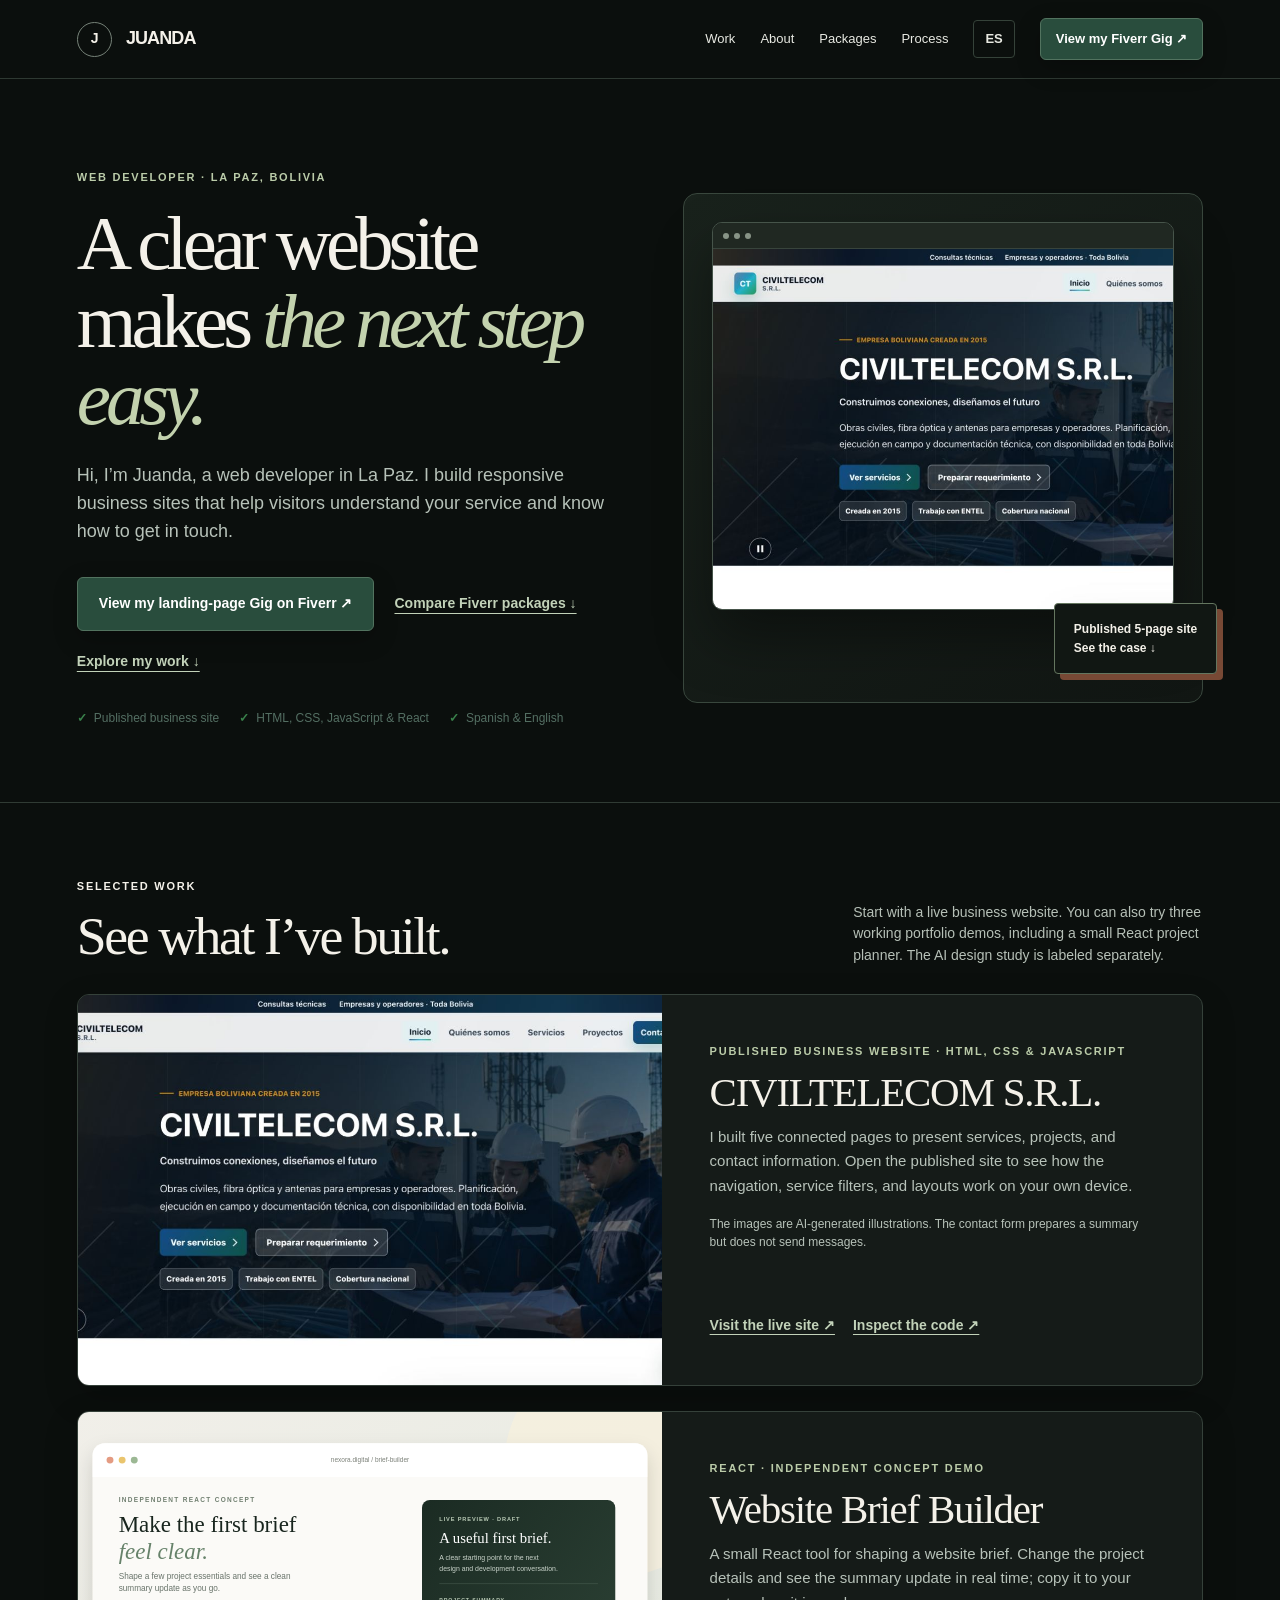
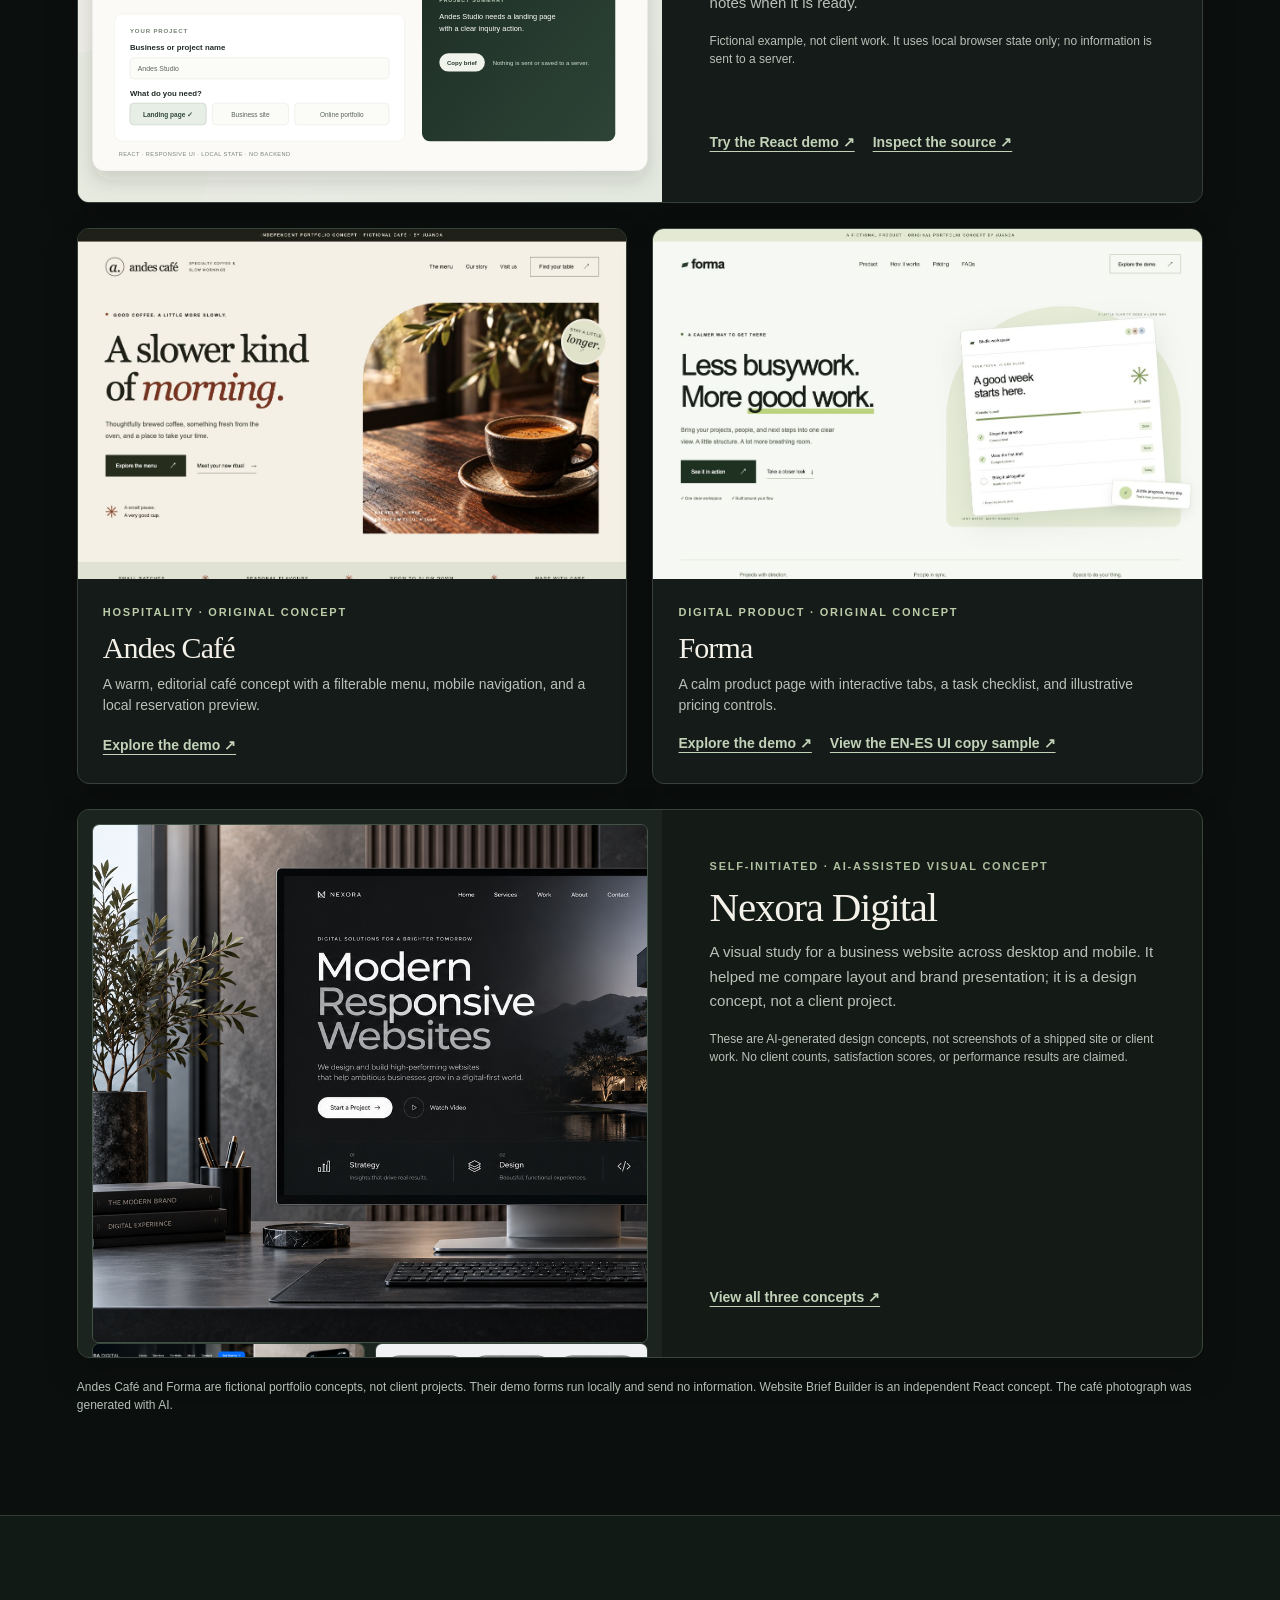
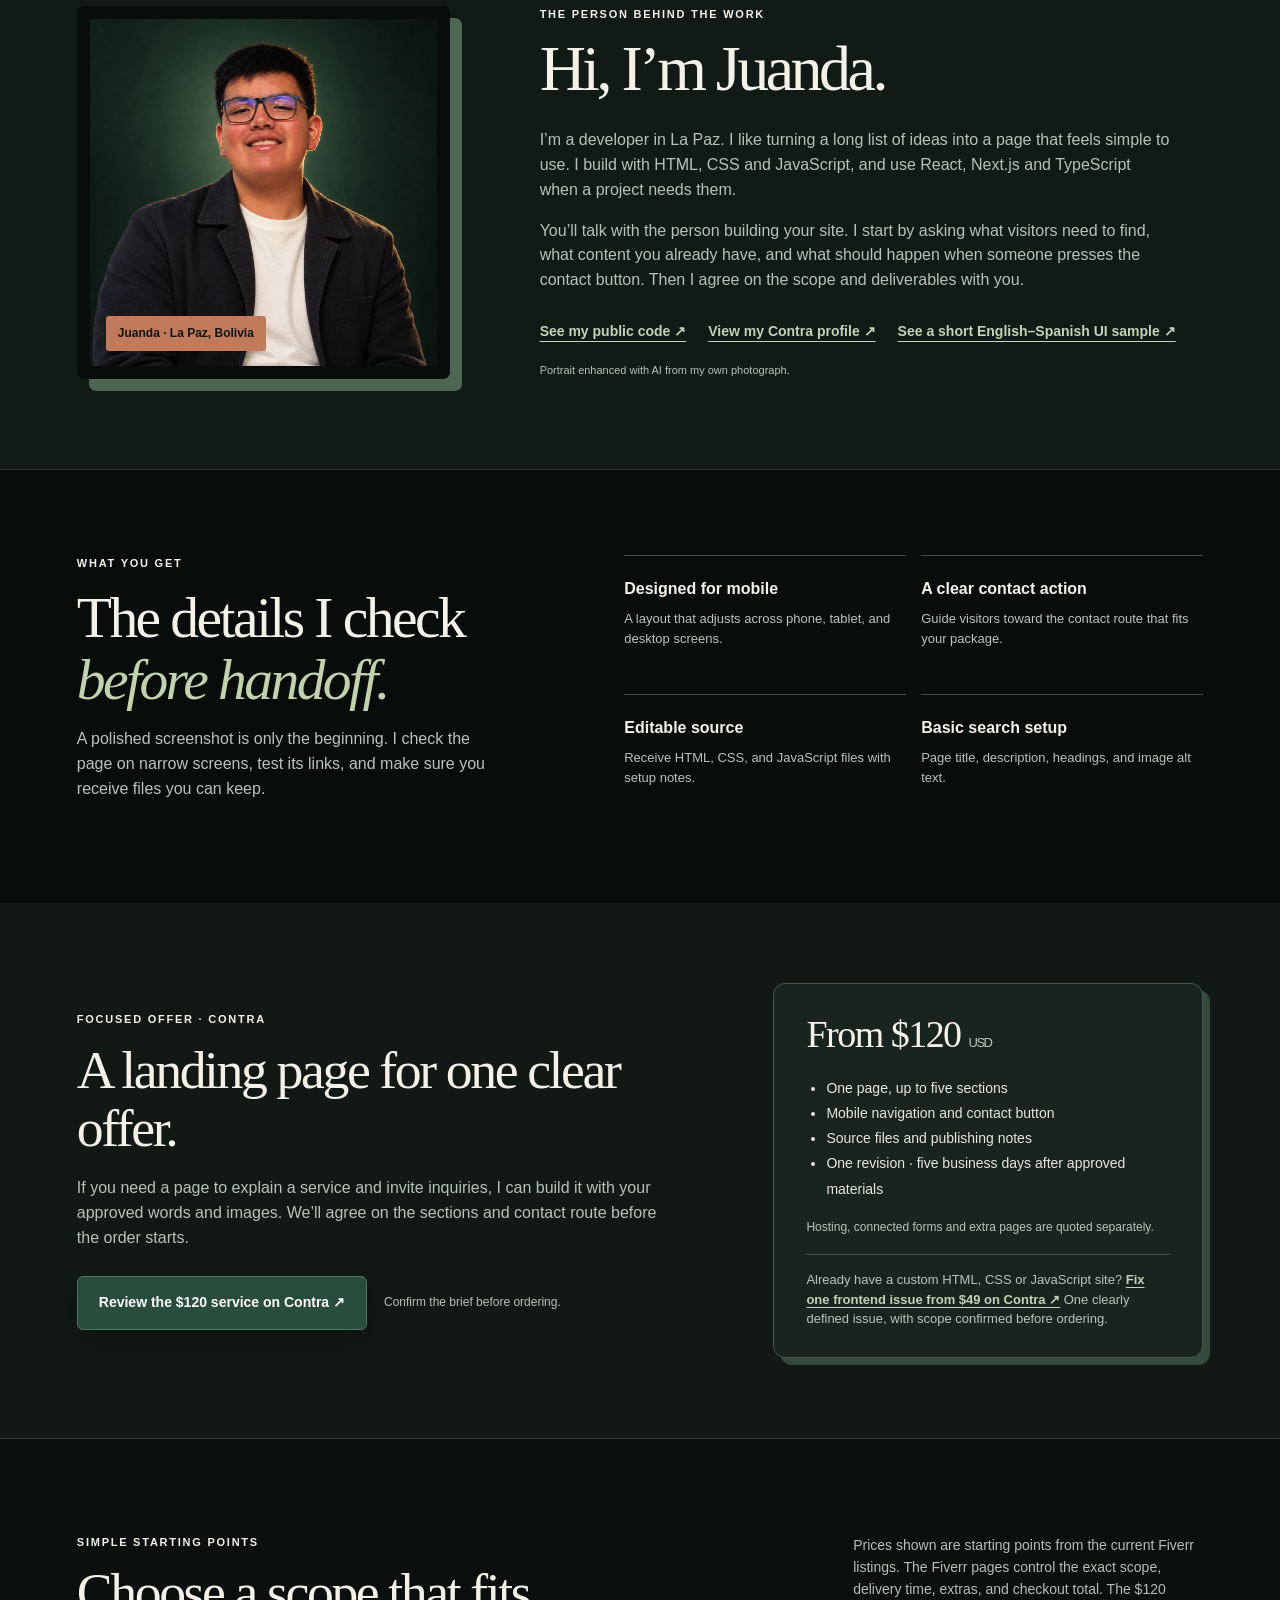
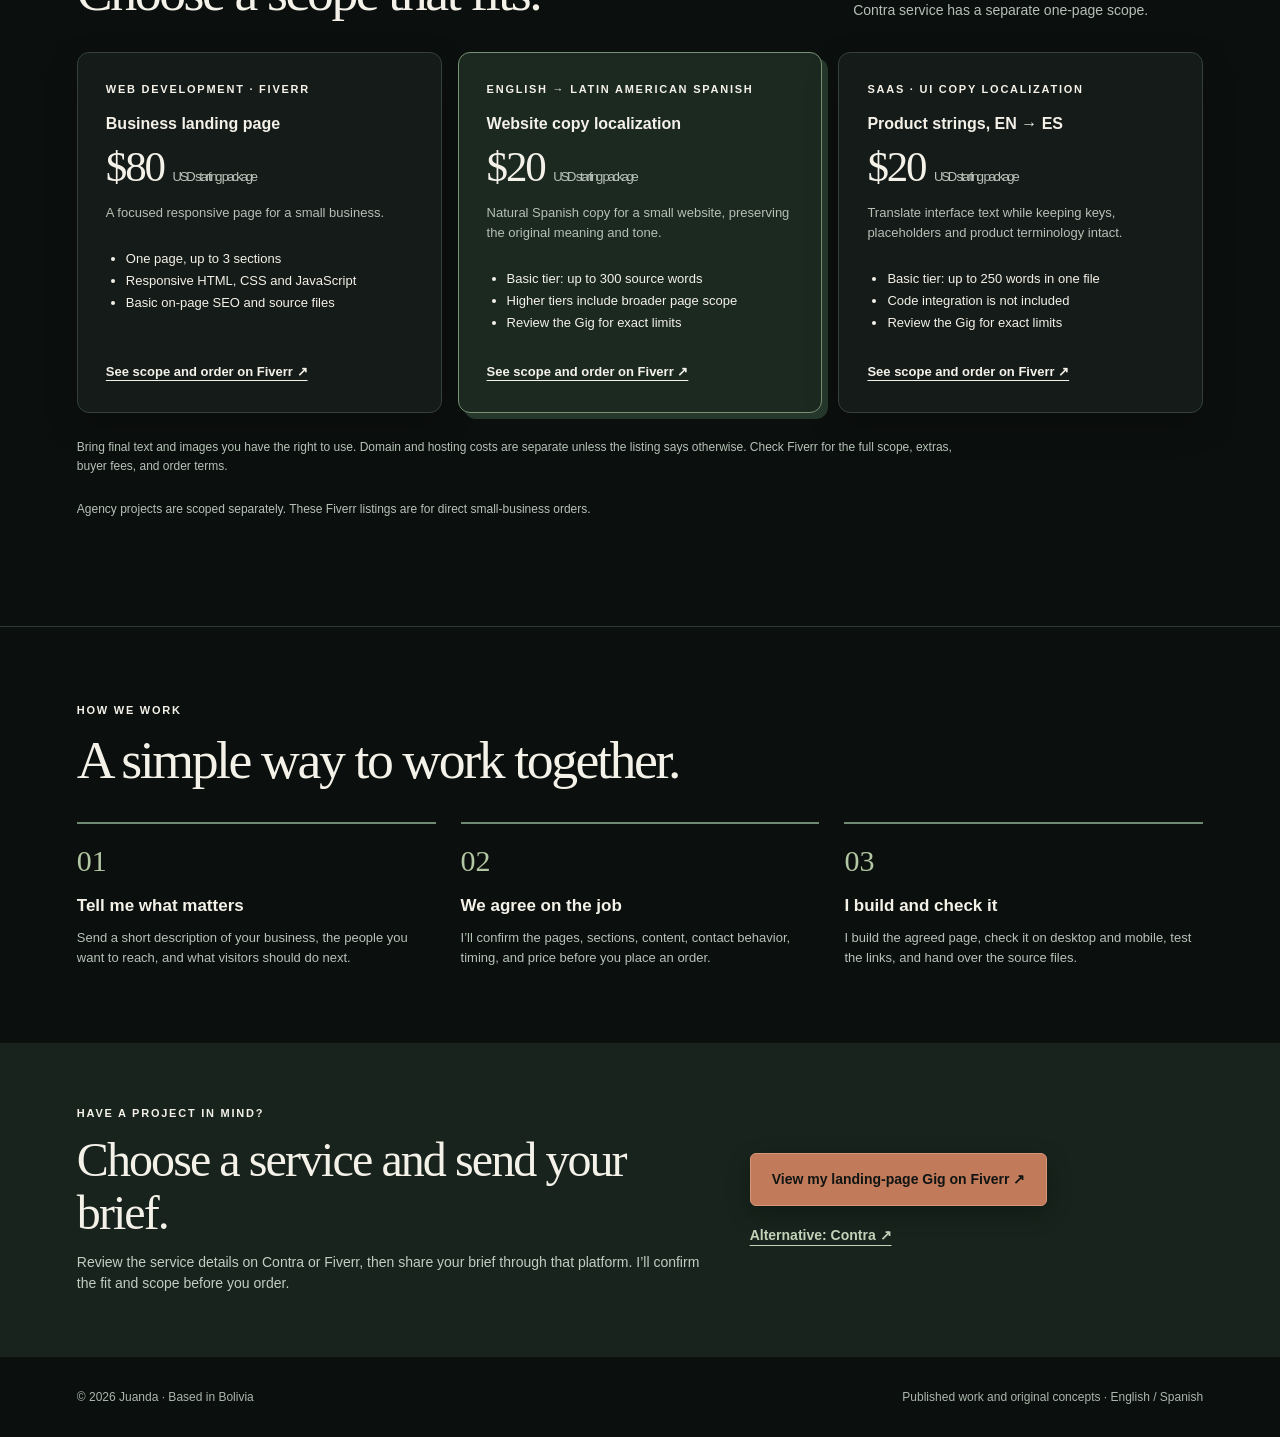
==== commit 6a5f0f58: "Unify cafe demo with warm portfolio palette" ====
--- a/index.html
+++ b/index.html
@@ -21,7 +21,7 @@
   <header><div class="wrap nav"><a class="brand" href="#top"><span>J</span> JUANDA</a><nav class="navlinks" aria-label="Main navigation"><a href="#work">Work</a><a href="#about">About</a><a href="#packages">Packages</a><a href="#process">Process</a><a class="langlink" href="es.html" lang="es" hreflang="es" aria-label="Ver esta página en español">ES</a><a class="smallcta" href="https://www.fiverr.com/juanda812/build-a-responsive-landing-page-for-your-small-business" target="_blank" rel="noopener noreferrer">View my Fiverr Gig ↗</a></nav><details class="mobileNav"><summary>Menu</summary><div class="mobileNavPanel"><a href="#work">Work</a><a href="#about">About</a><a href="#packages">Packages</a><a href="#process">Process</a></div></details></div></header>
   <main id="top">
     <div class="wrap hero"><div><div class="eyebrow">Web developer · La Paz, Bolivia</div><h1>A clear website makes <em>the next step easy.</em></h1><p>Hi, I’m Juanda, a web developer in La Paz. I build responsive business sites that help visitors understand your service and know how to get in touch.</p><div class="actions"><a class="button" href="https://www.fiverr.com/juanda812/build-a-responsive-landing-page-for-your-small-business" target="_blank" rel="noopener noreferrer">View my landing-page Gig on Fiverr ↗</a><a class="textlink" href="#packages">Compare Fiverr packages ↓</a><a class="textlink" href="#work">Explore my work ↓</a></div><div class="proof"><span>Published business site</span><span>HTML, CSS, JavaScript &amp; React</span><span>Spanish &amp; English</span></div></div><div class="heroVisual"><div class="window"><div class="windowTop" aria-hidden="true"><i></i><i></i><i></i></div><img src="civiltelecom-site.png" alt="Screenshot of the published CIVILTELECOM business website"></div><div class="visualTag">Published 5-page site<br>See the case ↓</div></div></div>
-    <section class="work" id="work"><div class="wrap"><div class="sectionTop"><div><div class="eyebrow">Selected work</div><h2>See what I’ve built.</h2></div><p>Start with a live business website. You can also try three working portfolio demos, including a small React project planner. The AI design study is labeled separately.</p></div><div class="projects"><article class="project featuredProject"><a href="https://juanda832.github.io/civiltelecom/" target="_blank" rel="noopener noreferrer" aria-label="Open the published CIVILTELECOM website"><img src="civiltelecom-site.png" loading="lazy" alt="Screenshot of the published CIVILTELECOM home page"></a><div class="projectBody"><div><div class="eyebrow">Published business website · HTML, CSS &amp; JavaScript</div><h3>CIVILTELECOM S.R.L.</h3><p>I built five connected pages to present services, projects, and contact information. Open the published site to see how the navigation, service filters, and layouts work on your own device.</p><p class="demoNote">The images are AI-generated illustrations. The contact form prepares a summary but does not send messages.</p></div><div class="projectLinks"><a href="https://juanda832.github.io/civiltelecom/" target="_blank" rel="noopener noreferrer">Visit the live site ↗</a><a href="https://github.com/juanda832/civiltelecom" target="_blank" rel="noopener noreferrer">Inspect the code ↗</a></div></div></article><article class="project featuredProject"><a href="react-brief-builder/" aria-label="Open the React Website Brief Builder concept demo"><img src="react-brief-builder/preview.svg" loading="lazy" alt="Preview of the React Website Brief Builder, with a project form and live summary"></a><div class="projectBody"><div><div class="eyebrow">React · Independent concept demo</div><h3>Website Brief Builder</h3><p>A small React tool for shaping a website brief. Change the project details and see the summary update in real time; copy it to your notes when it is ready.</p><p class="demoNote">Fictional example, not client work. It uses local browser state only; no information is sent to a server.</p></div><div class="projectLinks"><a href="react-brief-builder/">Try the React demo ↗</a><a href="https://github.com/juanda832/juanda832.github.io/tree/main/react-brief-builder" target="_blank" rel="noopener noreferrer">Inspect the source ↗</a></div></div></article><article class="project"><a href="andes-cafe/index.html" aria-label="Open Andes Café website concept"><img src="andes-cafe/assets/fiverr-gallery-01-dark.jpg" loading="lazy" alt="Dark responsive website concept for a fictional neighborhood café"></a><div class="projectBody"><div class="eyebrow">Hospitality · Original concept</div><h3>Andes Café</h3><p>A dark, atmospheric café concept with a filterable menu, mobile navigation, and a local reservation preview.</p><a href="andes-cafe/index.html">Explore the demo ↗</a></div></article><article class="project"><a href="flowdesk/index.html" aria-label="Open Forma website concept"><img src="flowdesk/desktop.png" loading="lazy" alt="Forma software landing page concept preview"></a><div class="projectBody"><div class="eyebrow">Digital product · Original concept</div><h3>Forma</h3><p>A calm product page with interactive tabs, a task checklist, and illustrative pricing controls.</p><div class="projectLinks"><a href="flowdesk/index.html">Explore the demo ↗</a><a href="saas-ui-localization-sample.pdf" target="_blank" rel="noopener noreferrer">View the EN-ES UI copy sample ↗</a></div></div></article><article class="project featuredProject mediaProject nexoraProject"><a class="mediaGrid" href="https://contra.com/p/MmWRYMLc-nexora-digital-ai-assisted-web-design-concepts" target="_blank" rel="noopener noreferrer" aria-label="View Nexora Digital AI-assisted design concept on Contra"><img class="mediaMain" src="nexora-desktop-concept.png" loading="lazy" alt="AI-assisted desktop design mockup for Nexora Digital"><span class="mediaThumbs"><img src="nexora-responsive-concept.png" loading="lazy" alt="AI-assisted responsive design mockup"><img src="nexora-mobile-concept.png" loading="lazy" alt="AI-assisted mobile design mockup"></span></a><div class="projectBody"><div><div class="eyebrow">Self-initiated · AI-assisted visual concept</div><h3>Nexora Digital</h3><p>A visual study for a business website across desktop and mobile. It helped me compare layout and brand presentation; it is a design concept, not a client project.</p><p class="demoNote">These are AI-generated design concepts, not screenshots of a shipped site or client work. No client counts, satisfaction scores, or performance results are claimed.</p></div><div class="projectLinks"><a href="https://contra.com/p/MmWRYMLc-nexora-digital-ai-assisted-web-design-concepts" target="_blank" rel="noopener noreferrer">View all three concepts ↗</a></div></div></article></div><p class="demoNote">Andes Café and Forma are fictional portfolio concepts, not client projects. Their demo forms run locally and send no information. Website Brief Builder is an independent React concept. The café photograph was generated with AI.</p></div></section>
+    <section class="work" id="work"><div class="wrap"><div class="sectionTop"><div><div class="eyebrow">Selected work</div><h2>See what I’ve built.</h2></div><p>Start with a live business website. You can also try three working portfolio demos, including a small React project planner. The AI design study is labeled separately.</p></div><div class="projects"><article class="project featuredProject"><a href="https://juanda832.github.io/civiltelecom/" target="_blank" rel="noopener noreferrer" aria-label="Open the published CIVILTELECOM website"><img src="civiltelecom-site.png" loading="lazy" alt="Screenshot of the published CIVILTELECOM home page"></a><div class="projectBody"><div><div class="eyebrow">Published business website · HTML, CSS &amp; JavaScript</div><h3>CIVILTELECOM S.R.L.</h3><p>I built five connected pages to present services, projects, and contact information. Open the published site to see how the navigation, service filters, and layouts work on your own device.</p><p class="demoNote">The images are AI-generated illustrations. The contact form prepares a summary but does not send messages.</p></div><div class="projectLinks"><a href="https://juanda832.github.io/civiltelecom/" target="_blank" rel="noopener noreferrer">Visit the live site ↗</a><a href="https://github.com/juanda832/civiltelecom" target="_blank" rel="noopener noreferrer">Inspect the code ↗</a></div></div></article><article class="project featuredProject"><a href="react-brief-builder/" aria-label="Open the React Website Brief Builder concept demo"><img src="react-brief-builder/preview.svg" loading="lazy" alt="Preview of the React Website Brief Builder, with a project form and live summary"></a><div class="projectBody"><div><div class="eyebrow">React · Independent concept demo</div><h3>Website Brief Builder</h3><p>A small React tool for shaping a website brief. Change the project details and see the summary update in real time; copy it to your notes when it is ready.</p><p class="demoNote">Fictional example, not client work. It uses local browser state only; no information is sent to a server.</p></div><div class="projectLinks"><a href="react-brief-builder/">Try the React demo ↗</a><a href="https://github.com/juanda832/juanda832.github.io/tree/main/react-brief-builder" target="_blank" rel="noopener noreferrer">Inspect the source ↗</a></div></div></article><article class="project"><a href="andes-cafe/index.html" aria-label="Open Andes Café website concept"><img src="andes-cafe/desktop.png" loading="lazy" alt="Warm responsive website concept for a fictional neighborhood café"></a><div class="projectBody"><div class="eyebrow">Hospitality · Original concept</div><h3>Andes Café</h3><p>A warm, editorial café concept with a filterable menu, mobile navigation, and a local reservation preview.</p><a href="andes-cafe/index.html">Explore the demo ↗</a></div></article><article class="project"><a href="flowdesk/index.html" aria-label="Open Forma website concept"><img src="flowdesk/desktop.png" loading="lazy" alt="Forma software landing page concept preview"></a><div class="projectBody"><div class="eyebrow">Digital product · Original concept</div><h3>Forma</h3><p>A calm product page with interactive tabs, a task checklist, and illustrative pricing controls.</p><div class="projectLinks"><a href="flowdesk/index.html">Explore the demo ↗</a><a href="saas-ui-localization-sample.pdf" target="_blank" rel="noopener noreferrer">View the EN-ES UI copy sample ↗</a></div></div></article><article class="project featuredProject mediaProject nexoraProject"><a class="mediaGrid" href="https://contra.com/p/MmWRYMLc-nexora-digital-ai-assisted-web-design-concepts" target="_blank" rel="noopener noreferrer" aria-label="View Nexora Digital AI-assisted design concept on Contra"><img class="mediaMain" src="nexora-desktop-concept.png" loading="lazy" alt="AI-assisted desktop design mockup for Nexora Digital"><span class="mediaThumbs"><img src="nexora-responsive-concept.png" loading="lazy" alt="AI-assisted responsive design mockup"><img src="nexora-mobile-concept.png" loading="lazy" alt="AI-assisted mobile design mockup"></span></a><div class="projectBody"><div><div class="eyebrow">Self-initiated · AI-assisted visual concept</div><h3>Nexora Digital</h3><p>A visual study for a business website across desktop and mobile. It helped me compare layout and brand presentation; it is a design concept, not a client project.</p><p class="demoNote">These are AI-generated design concepts, not screenshots of a shipped site or client work. No client counts, satisfaction scores, or performance results are claimed.</p></div><div class="projectLinks"><a href="https://contra.com/p/MmWRYMLc-nexora-digital-ai-assisted-web-design-concepts" target="_blank" rel="noopener noreferrer">View all three concepts ↗</a></div></div></article></div><p class="demoNote">Andes Café and Forma are fictional portfolio concepts, not client projects. Their demo forms run locally and send no information. Website Brief Builder is an independent React concept. The café photograph was generated with AI.</p></div></section>
     <section class="about" id="about" aria-labelledby="about-title"><div class="wrap aboutGrid"><div class="portraitFrame"><img src="juanda-portrait.png" loading="lazy" alt="AI-enhanced portrait based on Juanda's own photo"><span>Juanda · La Paz, Bolivia</span></div><div class="aboutCopy"><div class="eyebrow">The person behind the work</div><h2 id="about-title">Hi, I’m Juanda.</h2><p>I’m a developer in La Paz. I like turning a long list of ideas into a page that feels simple to use. I build with HTML, CSS and JavaScript, and use React, Next.js and TypeScript when a project needs them.</p><p>You’ll talk with the person building your site. I start by asking what visitors need to find, what content you already have, and what should happen when someone presses the contact button. Then I agree on the scope and deliverables with you.</p><div class="aboutLinks"><a href="https://github.com/juanda832" target="_blank" rel="noopener noreferrer">See my public code ↗</a><a href="https://contra.com/juan_daniel_marin_penal_8fpiqvfy/work" target="_blank" rel="noopener noreferrer">View my Contra profile ↗</a><a href="localization-sample.pdf" target="_blank" rel="noopener noreferrer">See a short English–Spanish UI sample ↗</a></div><p class="demoNote">Portrait enhanced with AI from my own photograph.</p></div></div></section>
 
     <section class="value"><div class="wrap valueGrid"><div><div class="eyebrow">What you get</div><h2>The details I check <em>before handoff.</em></h2><p>A polished screenshot is only the beginning. I check the page on narrow screens, test its links, and make sure you receive files you can keep.</p></div><div class="featureList"><div class="feature"><strong>Designed for mobile</strong><span>A layout that adjusts across phone, tablet, and desktop screens.</span></div><div class="feature"><strong>A clear contact action</strong><span>Guide visitors toward the contact route that fits your package.</span></div><div class="feature"><strong>Editable source</strong><span>Receive HTML, CSS, and JavaScript files with setup notes.</span></div><div class="feature"><strong>Basic search setup</strong><span>Page title, description, headings, and image alt text.</span></div></div></div></section>
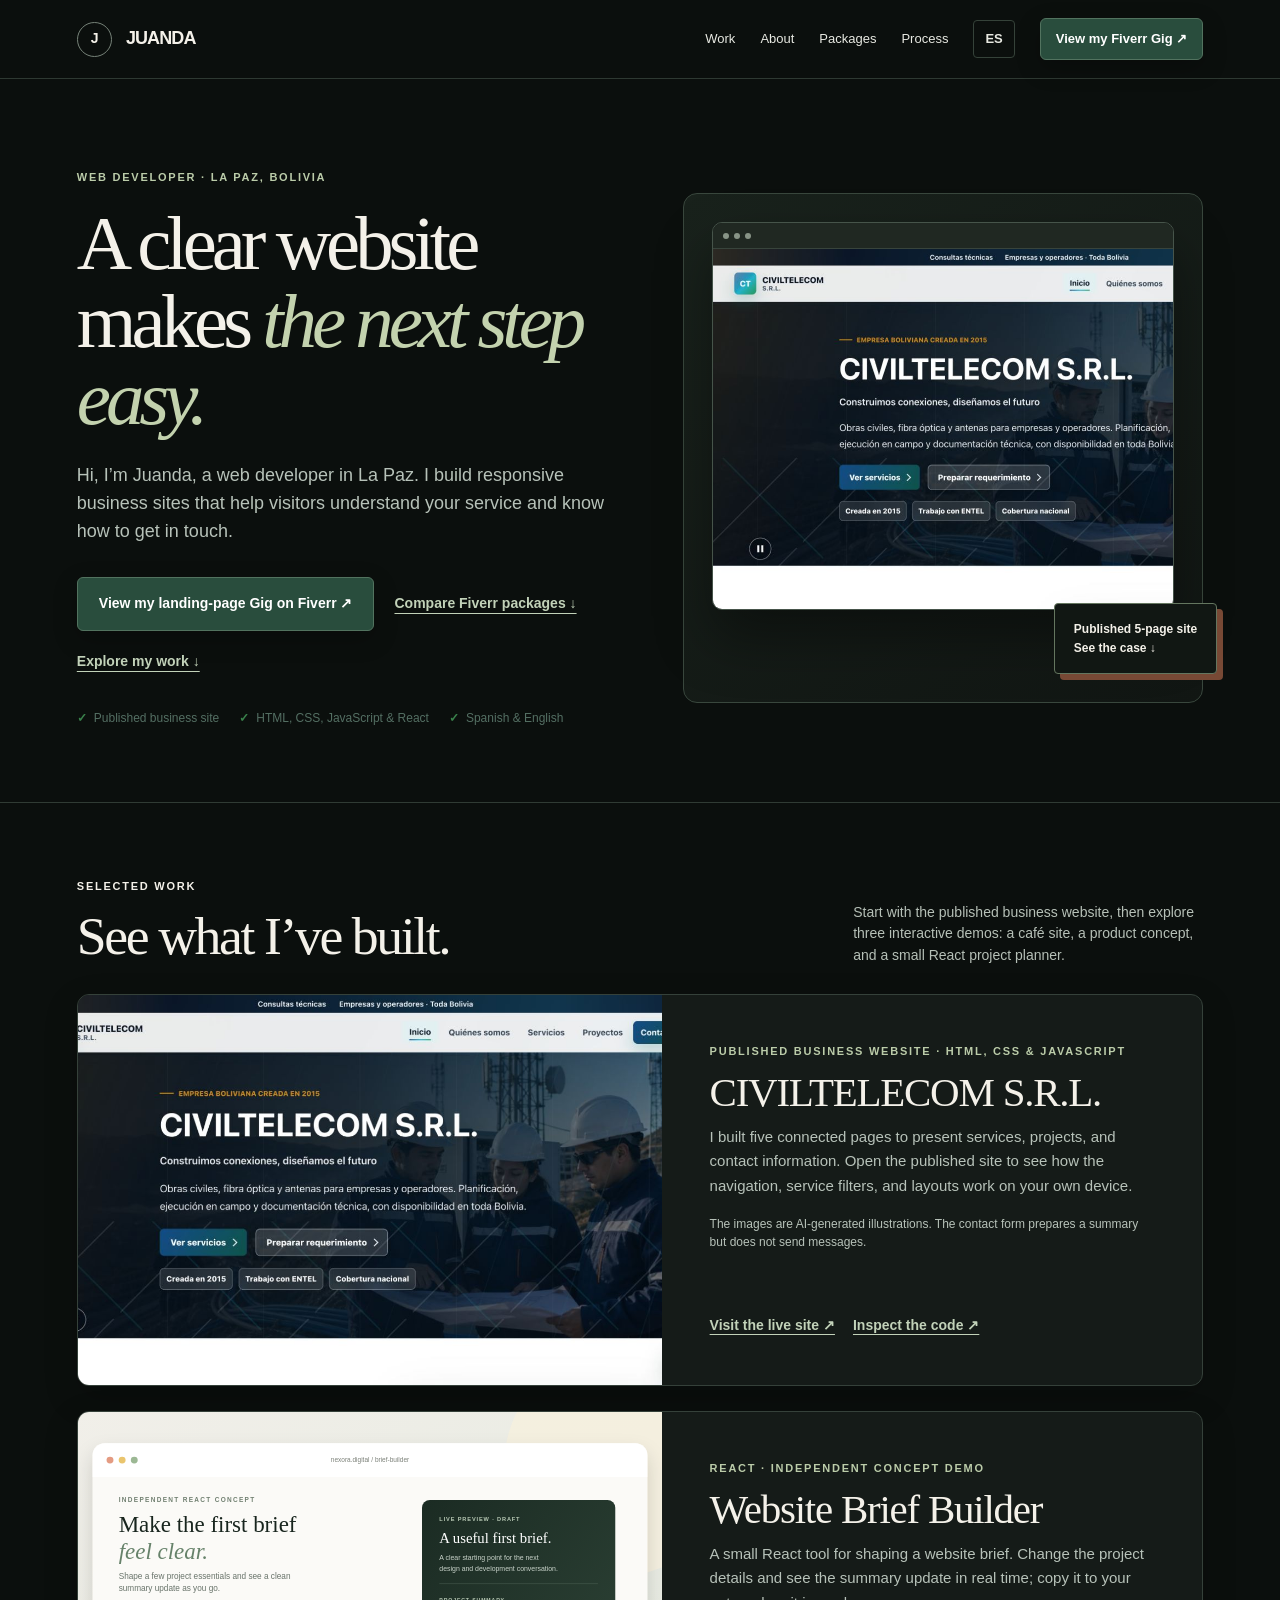
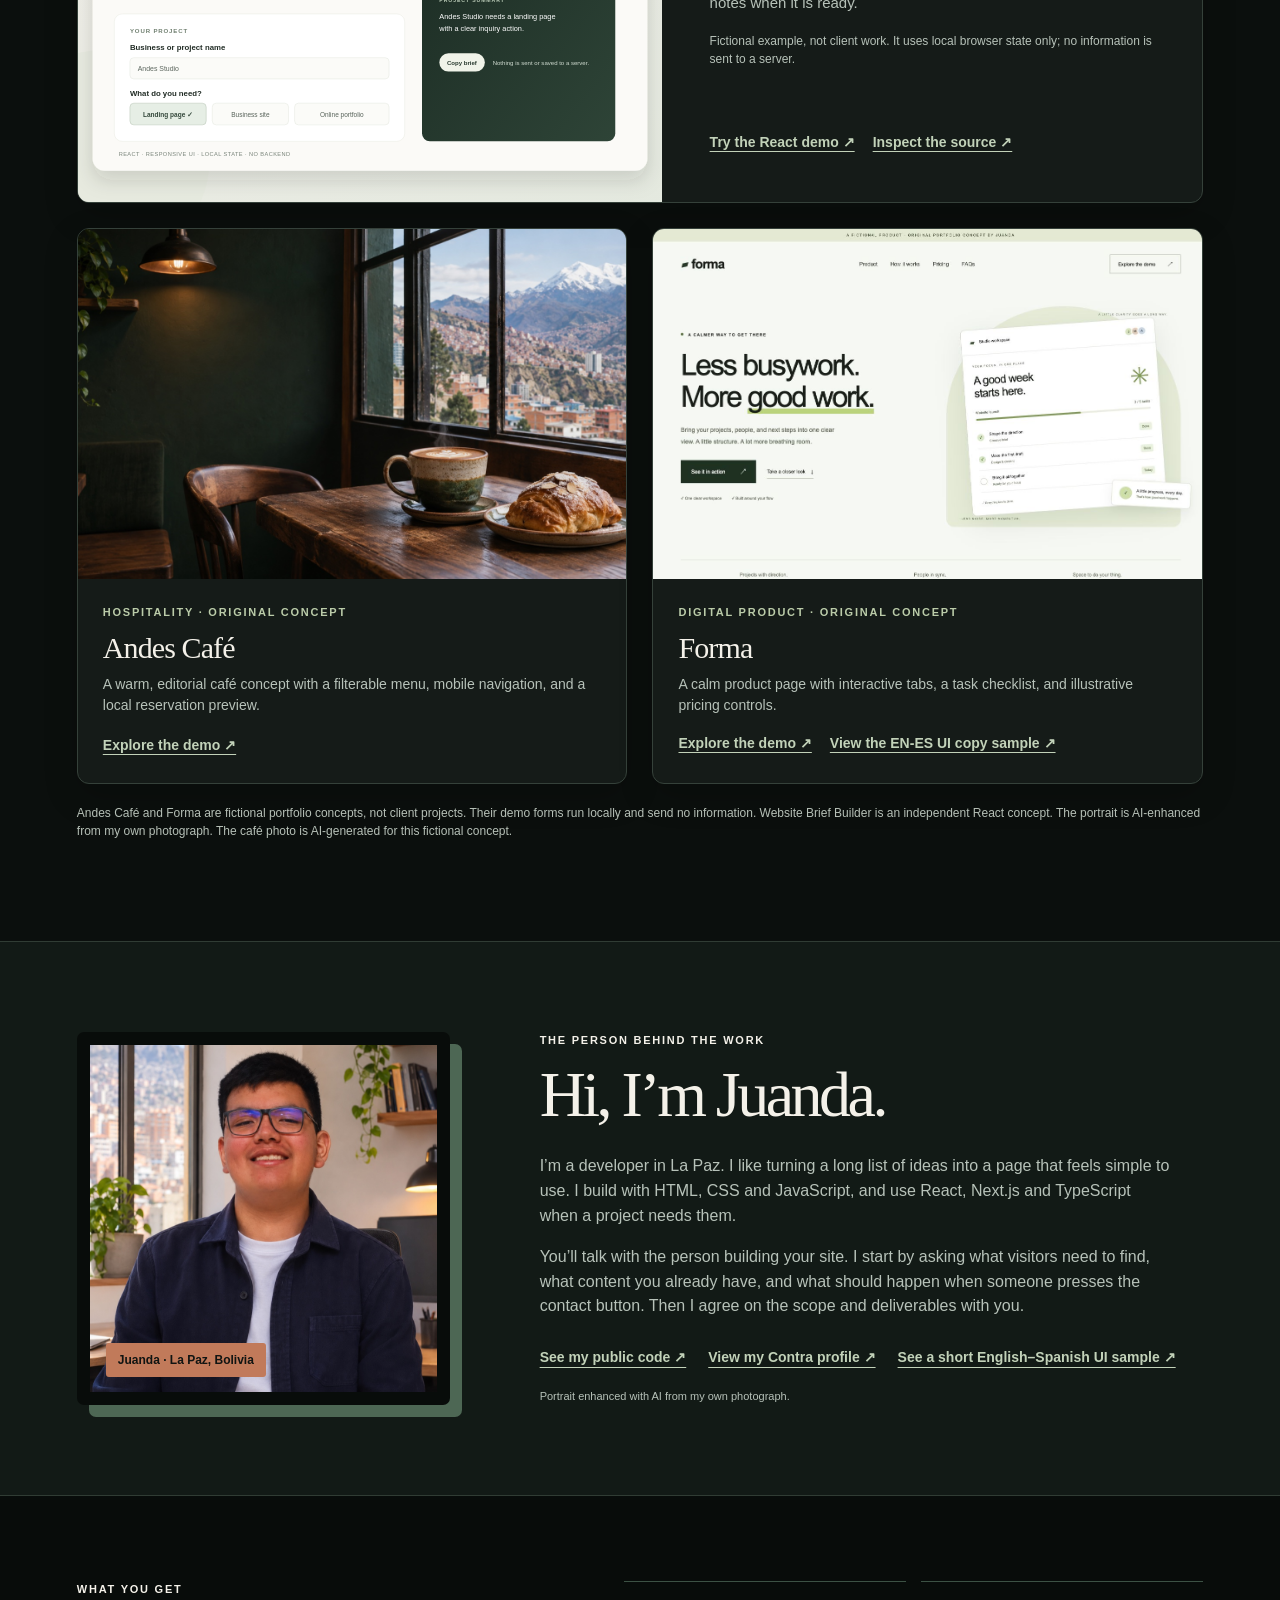
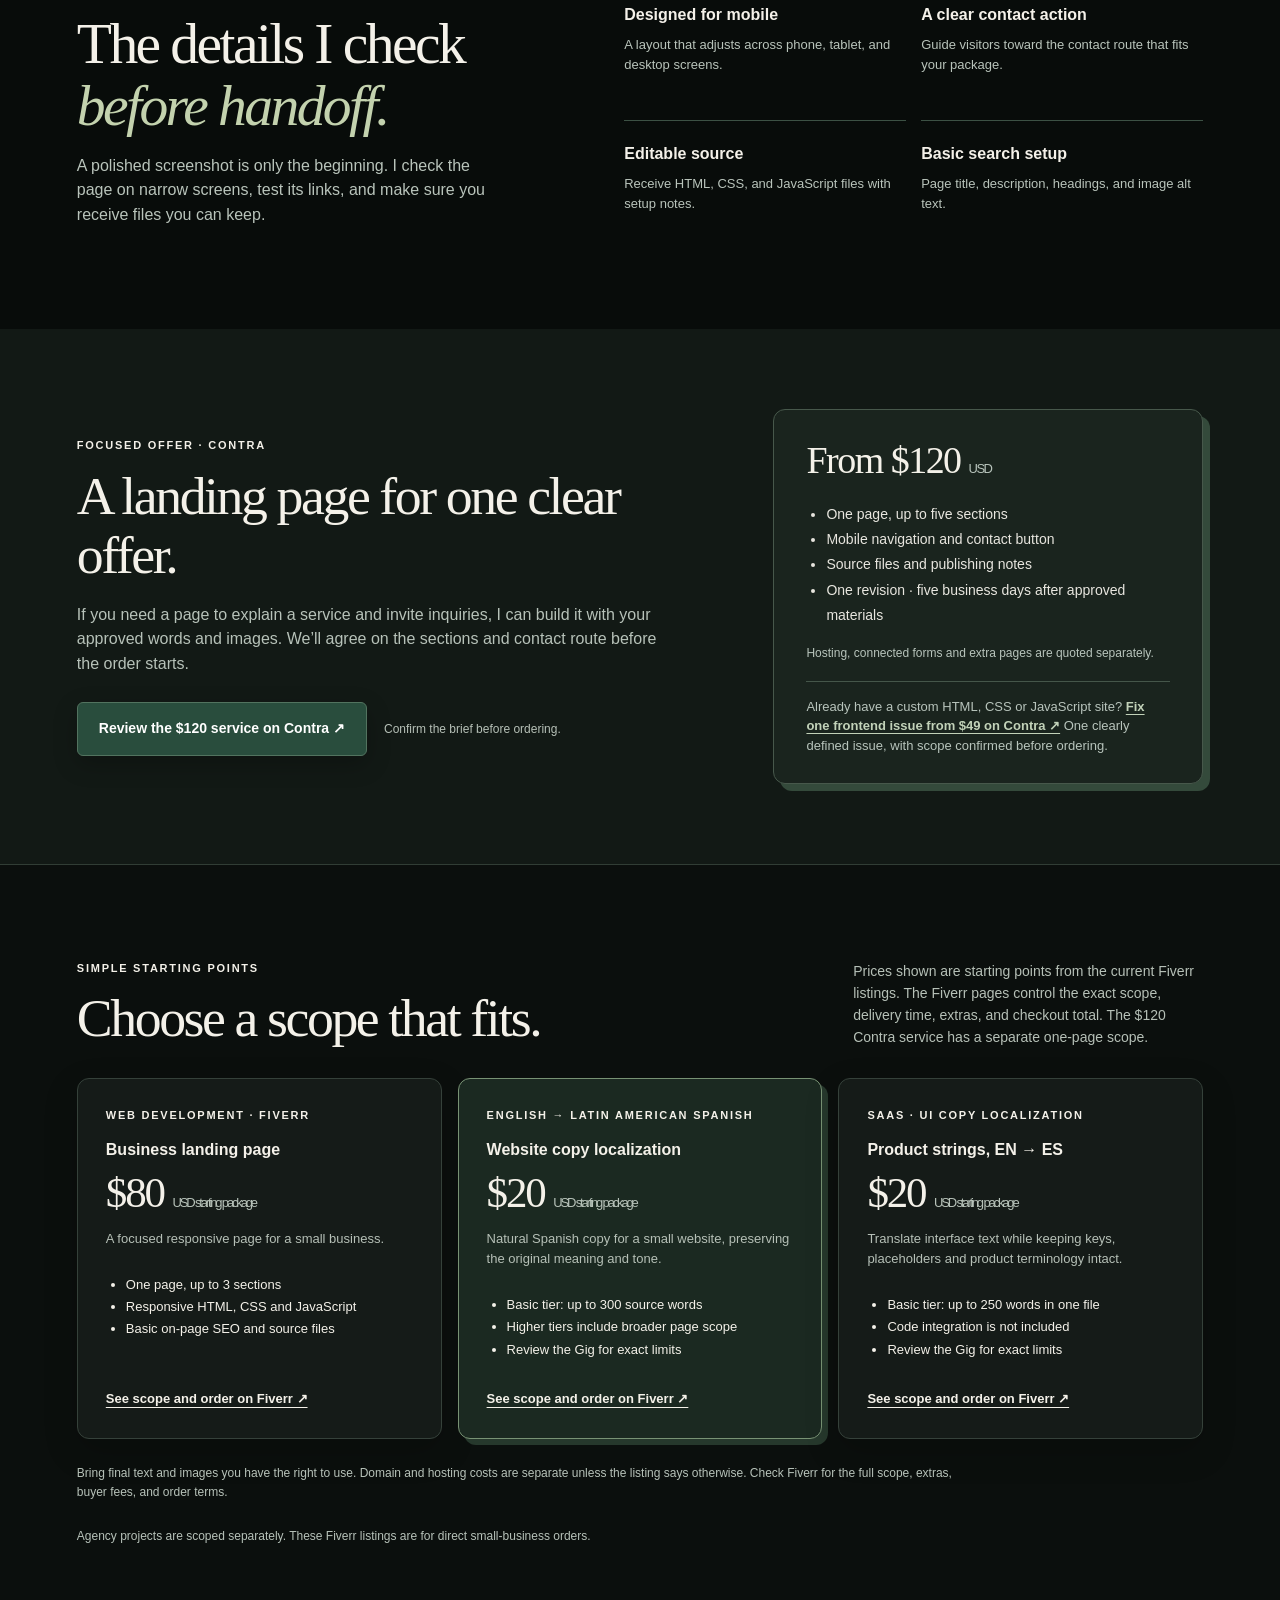
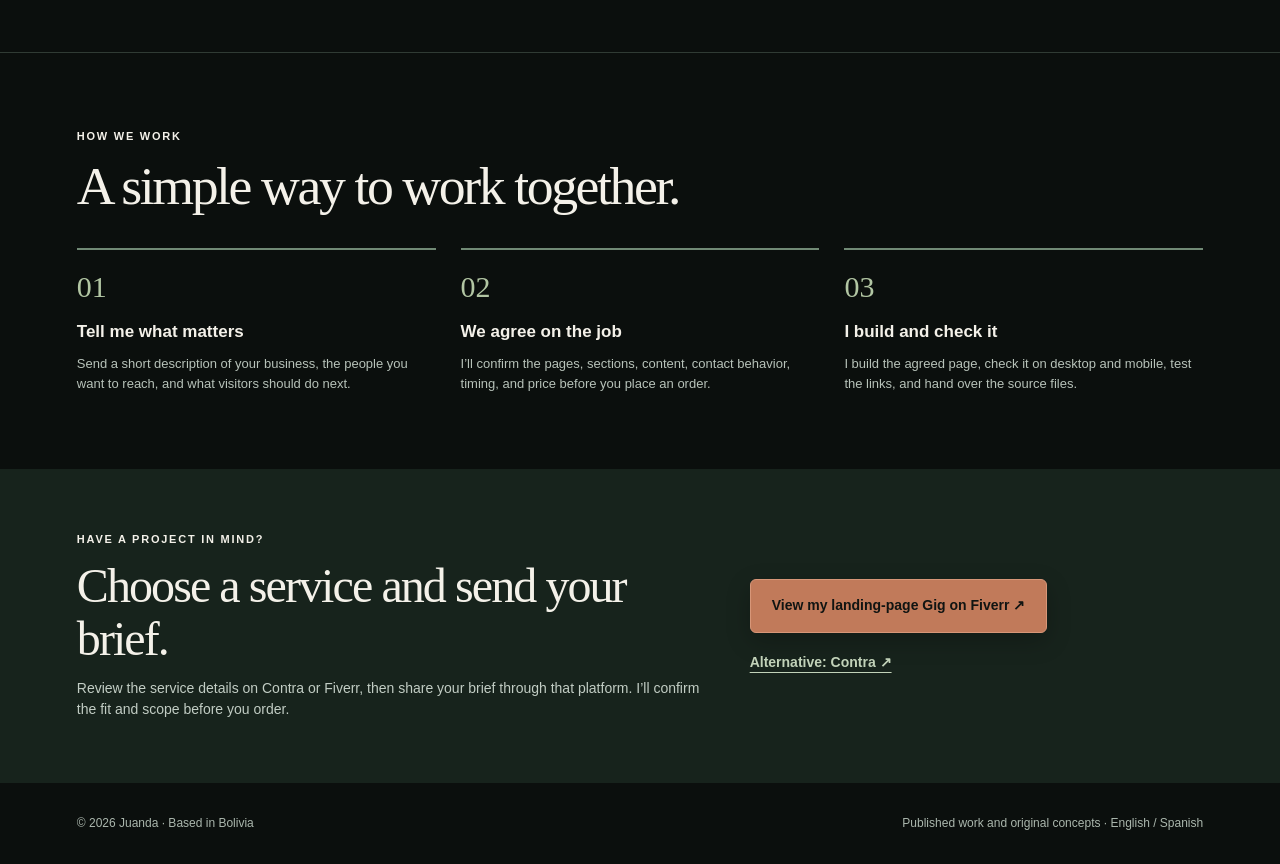
==== commit 9d460a83: "Refresh portfolio visuals and demo disclosures" ====
--- a/index.html
+++ b/index.html
@@ -8,7 +8,7 @@
   <meta property="og:title" content="Juanda | Websites built with care">
   <meta property="og:description" content="Real work, clear scope, and a direct way to talk about your website.">
   <meta property="og:type" content="website">
-  <meta property="og:image" content="https://juanda832.github.io/civiltelecom-site.png">
+  <meta property="og:image" content="https://juanda832.github.io/juanda-portrait-2026.jpg">
   <meta property="og:url" content="https://juanda832.github.io/">
   <link rel="canonical" href="https://juanda832.github.io/">
   <link rel="alternate" hreflang="en" href="https://juanda832.github.io/">
@@ -21,8 +21,8 @@
   <header><div class="wrap nav"><a class="brand" href="#top"><span>J</span> JUANDA</a><nav class="navlinks" aria-label="Main navigation"><a href="#work">Work</a><a href="#about">About</a><a href="#packages">Packages</a><a href="#process">Process</a><a class="langlink" href="es.html" lang="es" hreflang="es" aria-label="Ver esta página en español">ES</a><a class="smallcta" href="https://www.fiverr.com/juanda812/build-a-responsive-landing-page-for-your-small-business" target="_blank" rel="noopener noreferrer">View my Fiverr Gig ↗</a></nav><details class="mobileNav"><summary>Menu</summary><div class="mobileNavPanel"><a href="#work">Work</a><a href="#about">About</a><a href="#packages">Packages</a><a href="#process">Process</a></div></details></div></header>
   <main id="top">
     <div class="wrap hero"><div><div class="eyebrow">Web developer · La Paz, Bolivia</div><h1>A clear website makes <em>the next step easy.</em></h1><p>Hi, I’m Juanda, a web developer in La Paz. I build responsive business sites that help visitors understand your service and know how to get in touch.</p><div class="actions"><a class="button" href="https://www.fiverr.com/juanda812/build-a-responsive-landing-page-for-your-small-business" target="_blank" rel="noopener noreferrer">View my landing-page Gig on Fiverr ↗</a><a class="textlink" href="#packages">Compare Fiverr packages ↓</a><a class="textlink" href="#work">Explore my work ↓</a></div><div class="proof"><span>Published business site</span><span>HTML, CSS, JavaScript &amp; React</span><span>Spanish &amp; English</span></div></div><div class="heroVisual"><div class="window"><div class="windowTop" aria-hidden="true"><i></i><i></i><i></i></div><img src="civiltelecom-site.png" alt="Screenshot of the published CIVILTELECOM business website"></div><div class="visualTag">Published 5-page site<br>See the case ↓</div></div></div>
-    <section class="work" id="work"><div class="wrap"><div class="sectionTop"><div><div class="eyebrow">Selected work</div><h2>See what I’ve built.</h2></div><p>Start with a live business website. You can also try three working portfolio demos, including a small React project planner. The AI design study is labeled separately.</p></div><div class="projects"><article class="project featuredProject"><a href="https://juanda832.github.io/civiltelecom/" target="_blank" rel="noopener noreferrer" aria-label="Open the published CIVILTELECOM website"><img src="civiltelecom-site.png" loading="lazy" alt="Screenshot of the published CIVILTELECOM home page"></a><div class="projectBody"><div><div class="eyebrow">Published business website · HTML, CSS &amp; JavaScript</div><h3>CIVILTELECOM S.R.L.</h3><p>I built five connected pages to present services, projects, and contact information. Open the published site to see how the navigation, service filters, and layouts work on your own device.</p><p class="demoNote">The images are AI-generated illustrations. The contact form prepares a summary but does not send messages.</p></div><div class="projectLinks"><a href="https://juanda832.github.io/civiltelecom/" target="_blank" rel="noopener noreferrer">Visit the live site ↗</a><a href="https://github.com/juanda832/civiltelecom" target="_blank" rel="noopener noreferrer">Inspect the code ↗</a></div></div></article><article class="project featuredProject"><a href="react-brief-builder/" aria-label="Open the React Website Brief Builder concept demo"><img src="react-brief-builder/preview.svg" loading="lazy" alt="Preview of the React Website Brief Builder, with a project form and live summary"></a><div class="projectBody"><div><div class="eyebrow">React · Independent concept demo</div><h3>Website Brief Builder</h3><p>A small React tool for shaping a website brief. Change the project details and see the summary update in real time; copy it to your notes when it is ready.</p><p class="demoNote">Fictional example, not client work. It uses local browser state only; no information is sent to a server.</p></div><div class="projectLinks"><a href="react-brief-builder/">Try the React demo ↗</a><a href="https://github.com/juanda832/juanda832.github.io/tree/main/react-brief-builder" target="_blank" rel="noopener noreferrer">Inspect the source ↗</a></div></div></article><article class="project"><a href="andes-cafe/index.html" aria-label="Open Andes Café website concept"><img src="andes-cafe/desktop.png" loading="lazy" alt="Warm responsive website concept for a fictional neighborhood café"></a><div class="projectBody"><div class="eyebrow">Hospitality · Original concept</div><h3>Andes Café</h3><p>A warm, editorial café concept with a filterable menu, mobile navigation, and a local reservation preview.</p><a href="andes-cafe/index.html">Explore the demo ↗</a></div></article><article class="project"><a href="flowdesk/index.html" aria-label="Open Forma website concept"><img src="flowdesk/desktop.png" loading="lazy" alt="Forma software landing page concept preview"></a><div class="projectBody"><div class="eyebrow">Digital product · Original concept</div><h3>Forma</h3><p>A calm product page with interactive tabs, a task checklist, and illustrative pricing controls.</p><div class="projectLinks"><a href="flowdesk/index.html">Explore the demo ↗</a><a href="saas-ui-localization-sample.pdf" target="_blank" rel="noopener noreferrer">View the EN-ES UI copy sample ↗</a></div></div></article><article class="project featuredProject mediaProject nexoraProject"><a class="mediaGrid" href="https://contra.com/p/MmWRYMLc-nexora-digital-ai-assisted-web-design-concepts" target="_blank" rel="noopener noreferrer" aria-label="View Nexora Digital AI-assisted design concept on Contra"><img class="mediaMain" src="nexora-desktop-concept.png" loading="lazy" alt="AI-assisted desktop design mockup for Nexora Digital"><span class="mediaThumbs"><img src="nexora-responsive-concept.png" loading="lazy" alt="AI-assisted responsive design mockup"><img src="nexora-mobile-concept.png" loading="lazy" alt="AI-assisted mobile design mockup"></span></a><div class="projectBody"><div><div class="eyebrow">Self-initiated · AI-assisted visual concept</div><h3>Nexora Digital</h3><p>A visual study for a business website across desktop and mobile. It helped me compare layout and brand presentation; it is a design concept, not a client project.</p><p class="demoNote">These are AI-generated design concepts, not screenshots of a shipped site or client work. No client counts, satisfaction scores, or performance results are claimed.</p></div><div class="projectLinks"><a href="https://contra.com/p/MmWRYMLc-nexora-digital-ai-assisted-web-design-concepts" target="_blank" rel="noopener noreferrer">View all three concepts ↗</a></div></div></article></div><p class="demoNote">Andes Café and Forma are fictional portfolio concepts, not client projects. Their demo forms run locally and send no information. Website Brief Builder is an independent React concept. The café photograph was generated with AI.</p></div></section>
-    <section class="about" id="about" aria-labelledby="about-title"><div class="wrap aboutGrid"><div class="portraitFrame"><img src="juanda-portrait.png" loading="lazy" alt="AI-enhanced portrait based on Juanda's own photo"><span>Juanda · La Paz, Bolivia</span></div><div class="aboutCopy"><div class="eyebrow">The person behind the work</div><h2 id="about-title">Hi, I’m Juanda.</h2><p>I’m a developer in La Paz. I like turning a long list of ideas into a page that feels simple to use. I build with HTML, CSS and JavaScript, and use React, Next.js and TypeScript when a project needs them.</p><p>You’ll talk with the person building your site. I start by asking what visitors need to find, what content you already have, and what should happen when someone presses the contact button. Then I agree on the scope and deliverables with you.</p><div class="aboutLinks"><a href="https://github.com/juanda832" target="_blank" rel="noopener noreferrer">See my public code ↗</a><a href="https://contra.com/juan_daniel_marin_penal_8fpiqvfy/work" target="_blank" rel="noopener noreferrer">View my Contra profile ↗</a><a href="localization-sample.pdf" target="_blank" rel="noopener noreferrer">See a short English–Spanish UI sample ↗</a></div><p class="demoNote">Portrait enhanced with AI from my own photograph.</p></div></div></section>
+    <section class="work" id="work"><div class="wrap"><div class="sectionTop"><div><div class="eyebrow">Selected work</div><h2>See what I’ve built.</h2></div><p>Start with the published business website, then explore three interactive demos: a café site, a product concept, and a small React project planner.</p></div><div class="projects"><article class="project featuredProject"><a href="https://juanda832.github.io/civiltelecom/" target="_blank" rel="noopener noreferrer" aria-label="Open the published CIVILTELECOM website"><img src="civiltelecom-site.png" loading="lazy" alt="Screenshot of the published CIVILTELECOM home page"></a><div class="projectBody"><div><div class="eyebrow">Published business website · HTML, CSS &amp; JavaScript</div><h3>CIVILTELECOM S.R.L.</h3><p>I built five connected pages to present services, projects, and contact information. Open the published site to see how the navigation, service filters, and layouts work on your own device.</p><p class="demoNote">The images are AI-generated illustrations. The contact form prepares a summary but does not send messages.</p></div><div class="projectLinks"><a href="https://juanda832.github.io/civiltelecom/" target="_blank" rel="noopener noreferrer">Visit the live site ↗</a><a href="https://github.com/juanda832/civiltelecom" target="_blank" rel="noopener noreferrer">Inspect the code ↗</a></div></div></article><article class="project featuredProject"><a href="react-brief-builder/" aria-label="Open the React Website Brief Builder concept demo"><img src="react-brief-builder/preview.svg" loading="lazy" alt="Preview of the React Website Brief Builder, with a project form and live summary"></a><div class="projectBody"><div><div class="eyebrow">React · Independent concept demo</div><h3>Website Brief Builder</h3><p>A small React tool for shaping a website brief. Change the project details and see the summary update in real time; copy it to your notes when it is ready.</p><p class="demoNote">Fictional example, not client work. It uses local browser state only; no information is sent to a server.</p></div><div class="projectLinks"><a href="react-brief-builder/">Try the React demo ↗</a><a href="https://github.com/juanda832/juanda832.github.io/tree/main/react-brief-builder" target="_blank" rel="noopener noreferrer">Inspect the source ↗</a></div></div></article><article class="project"><a href="andes-cafe/index.html" aria-label="Open Andes Café website concept"><img src="andes-cafe/assets/coffee-hero-2026.jpg" loading="lazy" alt="Warm responsive website concept for a fictional neighborhood café"></a><div class="projectBody"><div class="eyebrow">Hospitality · Original concept</div><h3>Andes Café</h3><p>A warm, editorial café concept with a filterable menu, mobile navigation, and a local reservation preview.</p><a href="andes-cafe/index.html">Explore the demo ↗</a></div></article><article class="project"><a href="flowdesk/index.html" aria-label="Open Forma website concept"><img src="flowdesk/desktop.png" loading="lazy" alt="Forma software landing page concept preview"></a><div class="projectBody"><div class="eyebrow">Digital product · Original concept</div><h3>Forma</h3><p>A calm product page with interactive tabs, a task checklist, and illustrative pricing controls.</p><div class="projectLinks"><a href="flowdesk/index.html">Explore the demo ↗</a><a href="saas-ui-localization-sample.pdf" target="_blank" rel="noopener noreferrer">View the EN-ES UI copy sample ↗</a></div></div></article></div><p class="demoNote">Andes Café and Forma are fictional portfolio concepts, not client projects. Their demo forms run locally and send no information. Website Brief Builder is an independent React concept. The portrait is AI-enhanced from my own photograph. The café photo is AI-generated for this fictional concept.</p></div></section>
+    <section class="about" id="about" aria-labelledby="about-title"><div class="wrap aboutGrid"><div class="portraitFrame"><img src="juanda-portrait-2026.jpg" loading="lazy" alt="AI-enhanced portrait based on Juanda's own photo"><span>Juanda · La Paz, Bolivia</span></div><div class="aboutCopy"><div class="eyebrow">The person behind the work</div><h2 id="about-title">Hi, I’m Juanda.</h2><p>I’m a developer in La Paz. I like turning a long list of ideas into a page that feels simple to use. I build with HTML, CSS and JavaScript, and use React, Next.js and TypeScript when a project needs them.</p><p>You’ll talk with the person building your site. I start by asking what visitors need to find, what content you already have, and what should happen when someone presses the contact button. Then I agree on the scope and deliverables with you.</p><div class="aboutLinks"><a href="https://github.com/juanda832" target="_blank" rel="noopener noreferrer">See my public code ↗</a><a href="https://contra.com/juan_daniel_marin_penal_8fpiqvfy/work" target="_blank" rel="noopener noreferrer">View my Contra profile ↗</a><a href="localization-sample.pdf" target="_blank" rel="noopener noreferrer">See a short English–Spanish UI sample ↗</a></div><p class="demoNote">Portrait enhanced with AI from my own photograph.</p></div></div></section>
 
     <section class="value"><div class="wrap valueGrid"><div><div class="eyebrow">What you get</div><h2>The details I check <em>before handoff.</em></h2><p>A polished screenshot is only the beginning. I check the page on narrow screens, test its links, and make sure you receive files you can keep.</p></div><div class="featureList"><div class="feature"><strong>Designed for mobile</strong><span>A layout that adjusts across phone, tablet, and desktop screens.</span></div><div class="feature"><strong>A clear contact action</strong><span>Guide visitors toward the contact route that fits your package.</span></div><div class="feature"><strong>Editable source</strong><span>Receive HTML, CSS, and JavaScript files with setup notes.</span></div><div class="feature"><strong>Basic search setup</strong><span>Page title, description, headings, and image alt text.</span></div></div></div></section>
     <section class="contraOffer" id="contra"><div class="wrap contraOfferGrid"><div><div class="eyebrow">Focused offer · Contra</div><h2>A landing page for one clear offer.</h2><p>If you need a page to explain a service and invite inquiries, I can build it with your approved words and images. We’ll agree on the sections and contact route before the order starts.</p><div class="contraOfferActions"><a class="button" href="https://contra.com/s/UrWEg67k-custom-responsive-landing-page-or-html-css-and-java-script" target="_blank" rel="noopener noreferrer">Review the $120 service on Contra ↗</a><span>Confirm the brief before ordering.</span></div></div><div class="contraOfferSummary"><strong>From $120 <small>USD</small></strong><ul><li>One page, up to five sections</li><li>Mobile navigation and contact button</li><li>Source files and publishing notes</li><li>One revision · five business days after approved materials</li></ul><p>Hosting, connected forms and extra pages are quoted separately.</p><p class="quickFix">Already have a custom HTML, CSS or JavaScript site? <a href="https://contra.com/s/MEXWkoEX-fix-one-mobile-layout-or-frontend-issue-or-html-css-and-js" target="_blank" rel="noopener noreferrer">Fix one frontend issue from $49 on Contra ↗</a> One clearly defined issue, with scope confirmed before ordering.</p></div></div></section><section class="pricing" id="packages"><div class="wrap"><div class="sectionTop"><div><div class="eyebrow">Simple starting points</div><h2>Choose a scope that fits.</h2></div><p>Prices shown are starting points from the current Fiverr listings. The Fiverr pages control the exact scope, delivery time, extras, and checkout total. The $120 Contra service has a separate one-page scope.</p></div><div class="cards currentPackage"><article class="card"><div class="eyebrow">Web development · Fiverr</div><h3>Business landing page</h3><div class="price">$80 <small>USD starting package</small></div><p>A focused responsive page for a small business.</p><ul><li>One page, up to 3 sections</li><li>Responsive HTML, CSS and JavaScript</li><li>Basic on-page SEO and source files</li></ul><div class="bottom"><a href="https://www.fiverr.com/juanda812/build-a-responsive-landing-page-for-your-small-business" target="_blank" rel="noopener noreferrer">See scope and order on Fiverr ↗</a></div></article><article class="card"><div class="eyebrow">English → Latin American Spanish</div><h3>Website copy localization</h3><div class="price">$20 <small>USD starting package</small></div><p>Natural Spanish copy for a small website, preserving the original meaning and tone.</p><ul><li>Basic tier: up to 300 source words</li><li>Higher tiers include broader page scope</li><li>Review the Gig for exact limits</li></ul><div class="bottom"><a href="https://www.fiverr.com/juanda812/translate-and-localize-your-website-from-english-to-latin-american-spanish" target="_blank" rel="noopener noreferrer">See scope and order on Fiverr ↗</a></div></article><article class="card"><div class="eyebrow">SaaS · UI copy localization</div><h3>Product strings, EN → ES</h3><div class="price">$20 <small>USD starting package</small></div><p>Translate interface text while keeping keys, placeholders and product terminology intact.</p><ul><li>Basic tier: up to 250 words in one file</li><li>Code integration is not included</li><li>Review the Gig for exact limits</li></ul><div class="bottom"><a href="https://www.fiverr.com/juanda812/localize-your-saas-ui-strings-into-latin-american-spanish" target="_blank" rel="noopener noreferrer">See scope and order on Fiverr ↗</a></div></article></div><p class="pricingNote">Bring final text and images you have the right to use. Domain and hosting costs are separate unless the listing says otherwise. Check Fiverr for the full scope, extras, buyer fees, and order terms.</p><p class="pricingNote">Agency projects are scoped separately. These Fiverr listings are for direct small-business orders.</p></div></section>
